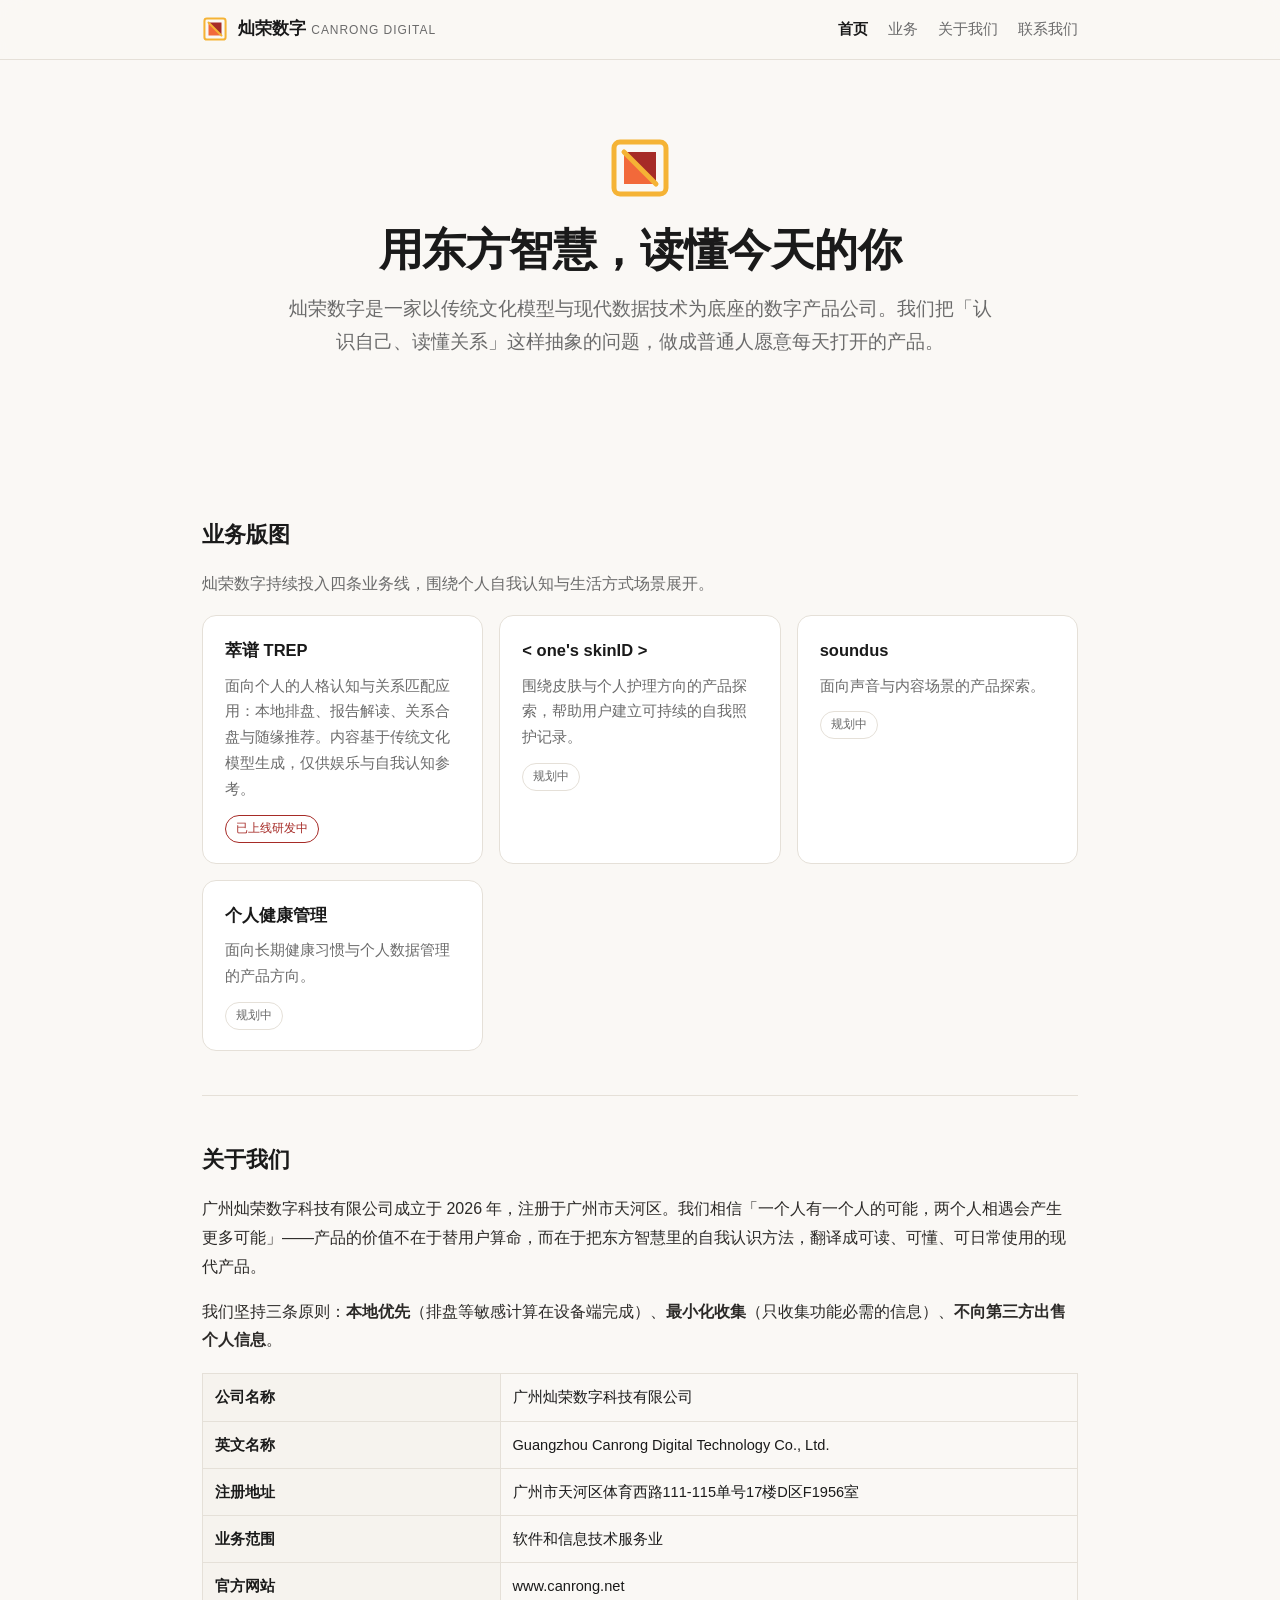
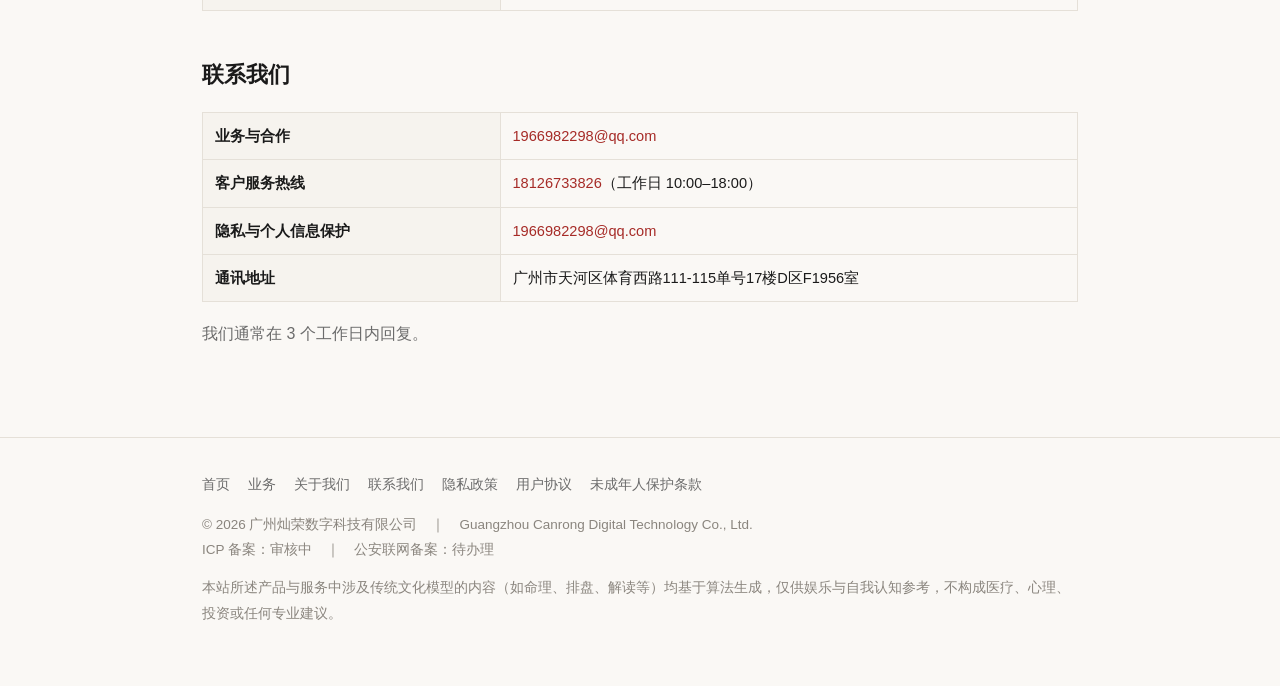
==== index.html @ 4bdf990f "fix(site): 首页联系表补客户服务热线、页脚导航补全" ====
<!doctype html>
<html lang="zh-CN">
<head>
<meta charset="utf-8">
<meta name="viewport" content="width=device-width,initial-scale=1">
<title>灿荣数字 · 广州灿荣数字科技有限公司</title>
<meta name="description" content="广州灿荣数字科技有限公司（Canrong Digital）——以东方文化模型与现代数据技术为底座，围绕自我认知与生活方式场景打造数字产品。">
<meta name="theme-color" content="#FAF8F5">
<link rel="icon" href="assets/mark.svg" type="image/svg+xml">
<link rel="stylesheet" href="style.css">
</head>
<body>

<header class="site">
  <div class="bar">
    <a class="brand" href="index.html">
      <img src="assets/mark.svg" alt="" width="26" height="26">
      <span><span class="zh">灿荣数字</span> <span class="en">Canrong Digital</span></span>
    </a>
    <nav>
      <a href="index.html" aria-current="page">首页</a>
      <a href="business.html">业务</a>
      <a href="about.html">关于我们</a>
      <a href="contact.html">联系我们</a>
    </nav>
  </div>
</header>

<section class="hero">
  <img class="mark" src="assets/mark.svg" alt="" width="64" height="64">
  <h1>用东方智慧，读懂今天的你</h1>
  <p class="lead">灿荣数字是一家以传统文化模型与现代数据技术为底座的数字产品公司。我们把「认识自己、读懂关系」这样抽象的问题，做成普通人愿意每天打开的产品。</p>
</section>

<main class="wrap">

  <h2>业务版图</h2>
  <p class="muted">灿荣数字持续投入四条业务线，围绕个人自我认知与生活方式场景展开。</p>
  <div class="grid">
    <article class="card">
      <h3>萃谱 TREP</h3>
      <p>面向个人的人格认知与关系匹配应用：本地排盘、报告解读、关系合盘与随缘推荐。内容基于传统文化模型生成，仅供娱乐与自我认知参考。</p>
      <span class="tag live">已上线研发中</span>
    </article>
    <article class="card">
      <h3>&lt; one's skinID &gt;</h3>
      <p>围绕皮肤与个人护理方向的产品探索，帮助用户建立可持续的自我照护记录。</p>
      <span class="tag">规划中</span>
    </article>
    <article class="card">
      <h3>soundus</h3>
      <p>面向声音与内容场景的产品探索。</p>
      <span class="tag">规划中</span>
    </article>
    <article class="card">
      <h3>个人健康管理</h3>
      <p>面向长期健康习惯与个人数据管理的产品方向。</p>
      <span class="tag">规划中</span>
    </article>
  </div>

  <hr class="rule">

  <h2 id="about">关于我们</h2>
  <p>广州灿荣数字科技有限公司成立于 2026 年，注册于广州市天河区。我们相信「一个人有一个人的可能，两个人相遇会产生更多可能」——产品的价值不在于替用户算命，而在于把东方智慧里的自我认识方法，翻译成可读、可懂、可日常使用的现代产品。</p>
  <p>我们坚持三条原则：<strong>本地优先</strong>（排盘等敏感计算在设备端完成）、<strong>最小化收集</strong>（只收集功能必需的信息）、<strong>不向第三方出售个人信息</strong>。</p>

  <table>
    <tbody>
      <tr><th>公司名称</th><td>广州灿荣数字科技有限公司</td></tr>
      <tr><th>英文名称</th><td>Guangzhou Canrong Digital Technology Co., Ltd.</td></tr>
      <tr><th>注册地址</th><td>广州市天河区体育西路111-115单号17楼D区F1956室</td></tr>
      <tr><th>业务范围</th><td>软件和信息技术服务业</td></tr>
      <tr><th>官方网站</th><td>www.canrong.net</td></tr>
    </tbody>
  </table>

  <h2 id="contact">联系我们</h2>
  <table>
    <tbody>
      <tr><th>业务与合作</th><td><a href="mailto:1966982298@qq.com">1966982298@qq.com</a></td></tr>
      <tr><th>客户服务热线</th><td><a href="tel:+8618126733826">18126733826</a>（工作日 10:00–18:00）</td></tr>
      <tr><th>隐私与个人信息保护</th><td><a href="mailto:1966982298@qq.com">1966982298@qq.com</a></td></tr>
      <tr><th>通讯地址</th><td>广州市天河区体育西路111-115单号17楼D区F1956室</td></tr>
    </tbody>
  </table>
  <p class="muted">我们通常在 3 个工作日内回复。</p>

</main>

<footer class="site">
  <div class="inner">
    <div class="links">
      <a href="index.html">首页</a>
      <a href="business.html">业务</a>
      <a href="about.html">关于我们</a>
      <a href="contact.html">联系我们</a>
      <a href="privacy.html">隐私政策</a>
      <a href="terms.html">用户协议</a>
      <a href="minors.html">未成年人保护条款</a>
    </div>
    <div class="legal">
      © 2026 广州灿荣数字科技有限公司　｜　Guangzhou Canrong Digital Technology Co., Ltd.<br>
      <!-- 备案通过后回填：<a href="https://beian.miit.gov.cn/" target="_blank" rel="noopener">粤ICP备xxxxxxxx号</a> -->
      <span>ICP 备案：审核中</span>　｜　<span>公安联网备案：待办理</span>
    </div>
    <p class="disclaimer">本站所述产品与服务中涉及传统文化模型的内容（如命理、排盘、解读等）均基于算法生成，仅供娱乐与自我认知参考，不构成医疗、心理、投资或任何专业建议。</p>
  </div>
</footer>

</body>
</html>
---- style.css ----
/* 灿荣数字 · 官网静态站样式（2026-09-17）
   设计语言：纸感底 + 墨色正文 + 细分隔线 + 红橙强调色（与品牌 LOGO 同源）
   零依赖、零构建：直接托管即可（nginx / Cloudflare Pages / GitHub Pages） */

:root{
  --paper:#FAF8F5;
  --paper-2:#FFFFFF;
  --ink:#1A1A1A;
  --muted:#6B6B6B;
  --rule:#E5E0D8;
  --rule-2:#D2CBC0;
  --accent:#A62B27;      /* 深绛红（LOGO 主色） */
  --accent-2:#F2693A;    /* 橘（LOGO 辅色） */
  --gold:#F5B335;
  --radius:14px;
  --maxw:920px;
}

*{box-sizing:border-box}
html{-webkit-text-size-adjust:100%}
body{
  margin:0; background:var(--paper); color:var(--ink);
  font:16px/1.8 -apple-system,BlinkMacSystemFont,"PingFang SC","Hiragino Sans GB","Microsoft YaHei","Helvetica Neue",Arial,sans-serif;
  font-feature-settings:"palt";
}
a{color:var(--accent); text-decoration:none}
a:hover{text-decoration:underline}
img{max-width:100%;height:auto;display:block}

/* ── 站点头部 ── */
header.site{
  position:sticky; top:0; z-index:20;
  background:rgba(250,248,245,.92); backdrop-filter:saturate(180%) blur(10px);
  border-bottom:1px solid var(--rule);
}
header.site .bar{
  max-width:var(--maxw); margin:0 auto; padding:14px 22px;
  display:flex; align-items:center; justify-content:space-between; gap:18px; flex-wrap:wrap;
}
.brand{display:flex; align-items:center; gap:10px; color:var(--ink); font-weight:600; letter-spacing:.01em}
.brand:hover{text-decoration:none}
.brand svg{width:26px;height:26px;flex:none}
.brand .zh{font-size:17px}
.brand .en{color:var(--muted); font-weight:500; font-size:12px; letter-spacing:.08em; text-transform:uppercase}
header.site nav{display:flex; gap:20px; flex-wrap:wrap}
header.site nav a{color:var(--muted); font-size:14.5px}
header.site nav a:hover{color:var(--ink); text-decoration:none}
header.site nav a[aria-current="page"]{color:var(--ink); font-weight:600}

/* ── 布局 ── */
.wrap{max-width:var(--maxw); margin:0 auto; padding:56px 22px 72px}
.hero{max-width:var(--maxw); margin:0 auto; padding:76px 22px 56px; text-align:center}
.hero h1{
  font-size:clamp(28px,4.4vw,44px); line-height:1.28; margin:0 0 14px;
  letter-spacing:-.01em; font-weight:700;
}
.hero p.lead{font-size:clamp(16px,1.9vw,18.5px); color:var(--muted); max-width:38em; margin:0 auto}
.hero .mark{width:64px;height:64px;margin:0 auto 22px}

h1{font-size:clamp(24px,3.4vw,32px); line-height:1.35; margin:0 0 10px}
h2{font-size:clamp(19px,2.2vw,22px); margin:44px 0 12px; letter-spacing:-.005em}
h3{font-size:16.5px; margin:26px 0 8px}
p,li{color:#2C2A28}
.muted{color:var(--muted)}
.rule{border:0;border-top:1px solid var(--rule);margin:44px 0}

/* ── 卡片/网格 ── */
.grid{display:grid; gap:16px; grid-template-columns:repeat(auto-fit,minmax(230px,1fr))}
.card{
  background:var(--paper-2); border:1px solid var(--rule); border-radius:var(--radius);
  padding:20px 22px;
}
.card h3{margin-top:0}
.card p{margin:6px 0 0; color:var(--muted); font-size:14.8px; line-height:1.75}
.tag{
  display:inline-block; font-size:12px; color:var(--muted);
  border:1px solid var(--rule); border-radius:999px; padding:2px 10px; margin-top:12px;
}
.tag.live{color:var(--accent); border-color:var(--accent)}

/* ── 表格（公司信息 / 合规文档） ── */
table{border-collapse:collapse; width:100%; margin:18px 0; font-size:14.6px}
th,td{border:1px solid var(--rule); padding:10px 12px; text-align:left; vertical-align:top}
th{background:#F6F3EE; font-weight:600; width:34%}

/* ── 引用/代码/列表（合规文档复用） ── */
blockquote{
  margin:18px 0; padding:12px 16px; background:#F6F3EE;
  border-left:3px solid var(--rule-2); color:#4A4643;
}
code{background:#F1EDE8; padding:1px 5px; border-radius:4px; font-size:14px}
ul,ol{padding-left:1.35em}
li{margin:4px 0}

/* ── 页脚 ── */
footer.site{
  border-top:1px solid var(--rule); background:var(--paper);
}
footer.site .inner{
  max-width:var(--maxw); margin:0 auto; padding:34px 22px 46px;
  color:var(--muted); font-size:13.5px; line-height:1.9;
}
footer.site a{color:var(--muted)}
footer.site .links{display:flex; gap:18px; flex-wrap:wrap; margin-bottom:14px}
footer.site .legal{color:#8A857E}
footer.site .disclaimer{margin-top:12px; color:#8A857E}

/* ── 法律文档页（privacy/terms/minors 专用，保持与营销页同一视觉） ── */
.doc h1{margin-bottom:6px}
.doc .meta{color:var(--muted); font-size:13.5px; margin:0 0 26px}
.doc h2{border-top:1px solid var(--rule); padding-top:22px}

@media (max-width:640px){
  .hero{padding:52px 20px 40px}
  .wrap{padding:40px 20px 60px}
  th{width:auto}
  header.site .bar{padding:12px 18px}
  header.site nav{gap:14px}
  header.site nav a{font-size:14px}
}
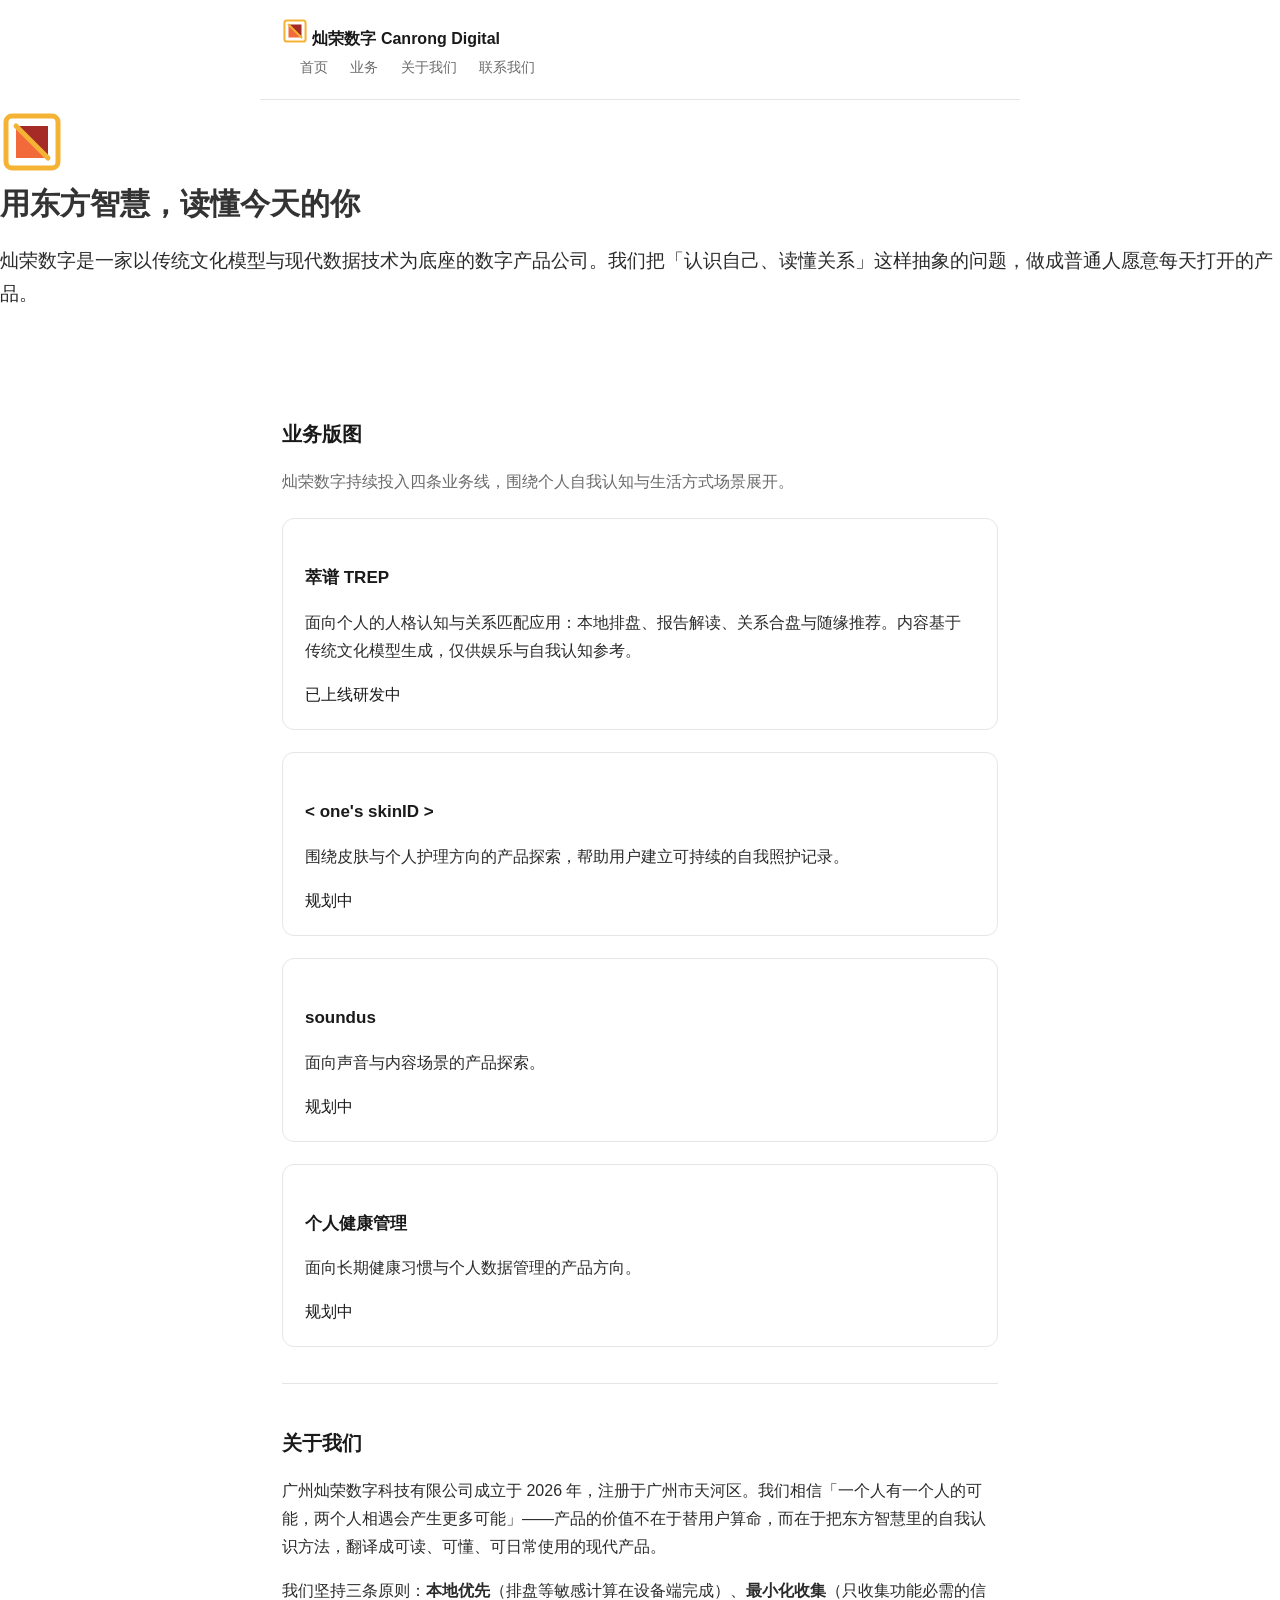
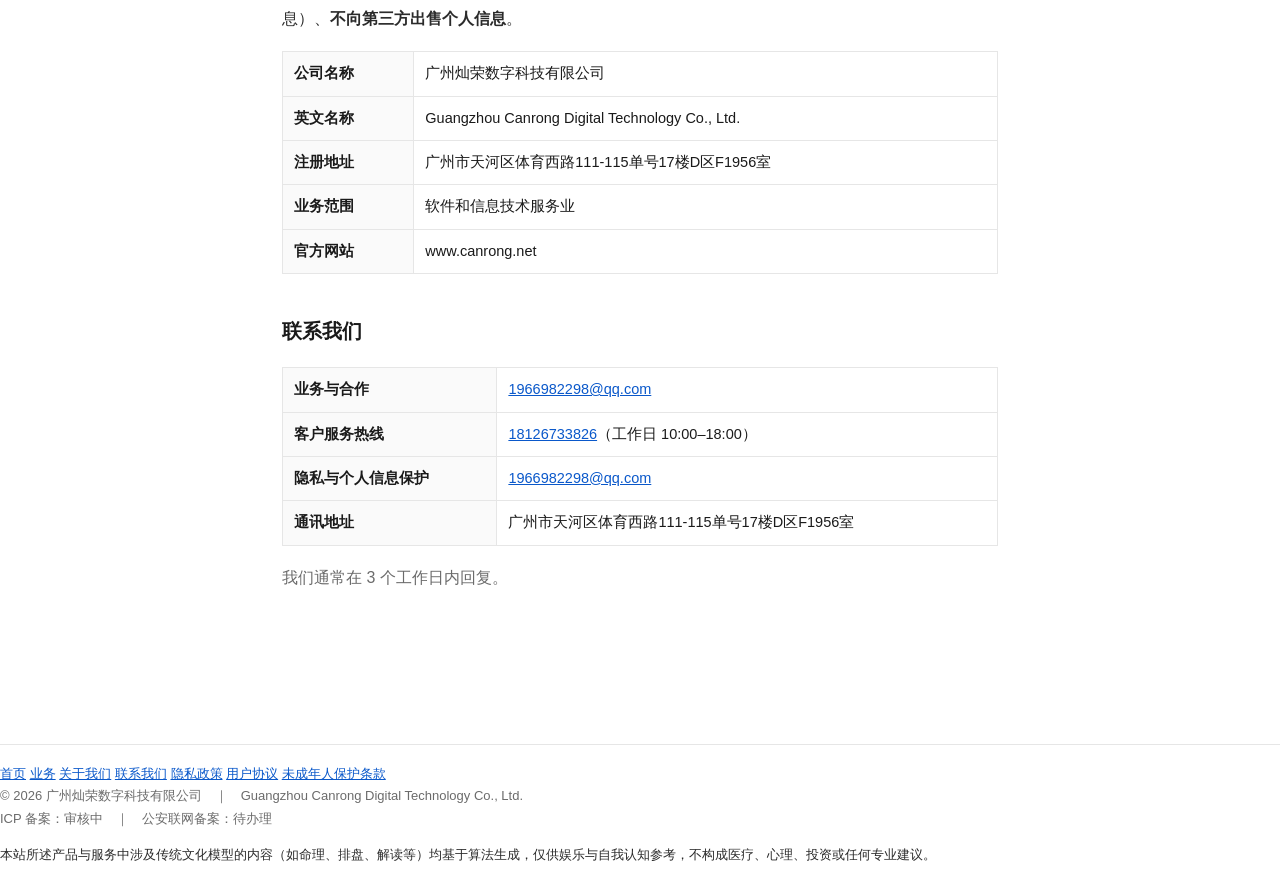
==== commit a2e7bdec: "chore(site): 清理备案括注与隐形注释 + 生成 sitemap.xml（robots 指向修正）" ====
--- a/index.html
+++ b/index.html
@@ -101,7 +101,6 @@
     </div>
     <div class="legal">
       © 2026 广州灿荣数字科技有限公司　｜　Guangzhou Canrong Digital Technology Co., Ltd.<br>
-      <!-- 备案通过后回填：<a href="https://beian.miit.gov.cn/" target="_blank" rel="noopener">粤ICP备xxxxxxxx号</a> -->
       <span>ICP 备案：审核中</span>　｜　<span>公安联网备案：待办理</span>
     </div>
     <p class="disclaimer">本站所述产品与服务中涉及传统文化模型的内容（如命理、排盘、解读等）均基于算法生成，仅供娱乐与自我认知参考，不构成医疗、心理、投资或任何专业建议。</p>
--- a/style.css
+++ b/style.css
@@ -1,120 +1,24 @@
-/* 灿荣数字 · 官网静态站样式（2026-09-17）
-   设计语言：纸感底 + 墨色正文 + 细分隔线 + 红橙强调色（与品牌 LOGO 同源）
-   零依赖、零构建：直接托管即可（nginx / Cloudflare Pages / GitHub Pages） */
-
-:root{
-  --paper:#FAF8F5;
-  --paper-2:#FFFFFF;
-  --ink:#1A1A1A;
-  --muted:#6B6B6B;
-  --rule:#E5E0D8;
-  --rule-2:#D2CBC0;
-  --accent:#A62B27;      /* 深绛红（LOGO 主色） */
-  --accent-2:#F2693A;    /* 橘（LOGO 辅色） */
-  --gold:#F5B335;
-  --radius:14px;
-  --maxw:920px;
-}
-
+:root{--fg:#1a1a1a;--mut:#6b6b6b;--line:#e6e6e6;--bg:#fff}
 *{box-sizing:border-box}
-html{-webkit-text-size-adjust:100%}
-body{
-  margin:0; background:var(--paper); color:var(--ink);
-  font:16px/1.8 -apple-system,BlinkMacSystemFont,"PingFang SC","Hiragino Sans GB","Microsoft YaHei","Helvetica Neue",Arial,sans-serif;
-  font-feature-settings:"palt";
-}
-a{color:var(--accent); text-decoration:none}
-a:hover{text-decoration:underline}
-img{max-width:100%;height:auto;display:block}
-
-/* ── 站点头部 ── */
-header.site{
-  position:sticky; top:0; z-index:20;
-  background:rgba(250,248,245,.92); backdrop-filter:saturate(180%) blur(10px);
-  border-bottom:1px solid var(--rule);
-}
-header.site .bar{
-  max-width:var(--maxw); margin:0 auto; padding:14px 22px;
-  display:flex; align-items:center; justify-content:space-between; gap:18px; flex-wrap:wrap;
-}
-.brand{display:flex; align-items:center; gap:10px; color:var(--ink); font-weight:600; letter-spacing:.01em}
-.brand:hover{text-decoration:none}
-.brand svg{width:26px;height:26px;flex:none}
-.brand .zh{font-size:17px}
-.brand .en{color:var(--muted); font-weight:500; font-size:12px; letter-spacing:.08em; text-transform:uppercase}
-header.site nav{display:flex; gap:20px; flex-wrap:wrap}
-header.site nav a{color:var(--muted); font-size:14.5px}
-header.site nav a:hover{color:var(--ink); text-decoration:none}
-header.site nav a[aria-current="page"]{color:var(--ink); font-weight:600}
-
-/* ── 布局 ── */
-.wrap{max-width:var(--maxw); margin:0 auto; padding:56px 22px 72px}
-.hero{max-width:var(--maxw); margin:0 auto; padding:76px 22px 56px; text-align:center}
-.hero h1{
-  font-size:clamp(28px,4.4vw,44px); line-height:1.28; margin:0 0 14px;
-  letter-spacing:-.01em; font-weight:700;
-}
-.hero p.lead{font-size:clamp(16px,1.9vw,18.5px); color:var(--muted); max-width:38em; margin:0 auto}
-.hero .mark{width:64px;height:64px;margin:0 auto 22px}
-
-h1{font-size:clamp(24px,3.4vw,32px); line-height:1.35; margin:0 0 10px}
-h2{font-size:clamp(19px,2.2vw,22px); margin:44px 0 12px; letter-spacing:-.005em}
-h3{font-size:16.5px; margin:26px 0 8px}
-p,li{color:#2C2A28}
-.muted{color:var(--muted)}
-.rule{border:0;border-top:1px solid var(--rule);margin:44px 0}
-
-/* ── 卡片/网格 ── */
-.grid{display:grid; gap:16px; grid-template-columns:repeat(auto-fit,minmax(230px,1fr))}
-.card{
-  background:var(--paper-2); border:1px solid var(--rule); border-radius:var(--radius);
-  padding:20px 22px;
-}
-.card h3{margin-top:0}
-.card p{margin:6px 0 0; color:var(--muted); font-size:14.8px; line-height:1.75}
-.tag{
-  display:inline-block; font-size:12px; color:var(--muted);
-  border:1px solid var(--rule); border-radius:999px; padding:2px 10px; margin-top:12px;
-}
-.tag.live{color:var(--accent); border-color:var(--accent)}
-
-/* ── 表格（公司信息 / 合规文档） ── */
-table{border-collapse:collapse; width:100%; margin:18px 0; font-size:14.6px}
-th,td{border:1px solid var(--rule); padding:10px 12px; text-align:left; vertical-align:top}
-th{background:#F6F3EE; font-weight:600; width:34%}
-
-/* ── 引用/代码/列表（合规文档复用） ── */
-blockquote{
-  margin:18px 0; padding:12px 16px; background:#F6F3EE;
-  border-left:3px solid var(--rule-2); color:#4A4643;
-}
-code{background:#F1EDE8; padding:1px 5px; border-radius:4px; font-size:14px}
-ul,ol{padding-left:1.35em}
-li{margin:4px 0}
-
-/* ── 页脚 ── */
-footer.site{
-  border-top:1px solid var(--rule); background:var(--paper);
-}
-footer.site .inner{
-  max-width:var(--maxw); margin:0 auto; padding:34px 22px 46px;
-  color:var(--muted); font-size:13.5px; line-height:1.9;
-}
-footer.site a{color:var(--muted)}
-footer.site .links{display:flex; gap:18px; flex-wrap:wrap; margin-bottom:14px}
-footer.site .legal{color:#8A857E}
-footer.site .disclaimer{margin-top:12px; color:#8A857E}
-
-/* ── 法律文档页（privacy/terms/minors 专用，保持与营销页同一视觉） ── */
-.doc h1{margin-bottom:6px}
-.doc .meta{color:var(--muted); font-size:13.5px; margin:0 0 26px}
-.doc h2{border-top:1px solid var(--rule); padding-top:22px}
-
-@media (max-width:640px){
-  .hero{padding:52px 20px 40px}
-  .wrap{padding:40px 20px 60px}
-  th{width:auto}
-  header.site .bar{padding:12px 18px}
-  header.site nav{gap:14px}
-  header.site nav a{font-size:14px}
-}
+body{margin:0;background:var(--bg);color:var(--fg);
+ font:16px/1.75 -apple-system,BlinkMacSystemFont,"PingFang SC","Helvetica Neue",Arial,sans-serif}
+.wrap{max-width:760px;margin:0 auto;padding:48px 22px 80px}
+header.site{border-bottom:1px solid var(--line);padding:18px 22px;display:flex;
+ justify-content:space-between;align-items:center;max-width:760px;margin:0 auto}
+header.site a{color:var(--fg);text-decoration:none;font-weight:600}
+header.site nav a{margin-left:18px;font-weight:400;color:var(--mut);font-size:14px}
+h1{font-size:30px;line-height:1.35;margin:0 0 8px}
+h2{font-size:20px;margin:34px 0 10px;padding-top:6px}
+h3{font-size:17px;margin:24px 0 8px}
+p,li{color:#2b2b2b}
+blockquote{margin:18px 0;padding:12px 16px;background:#fafafa;border-left:3px solid #d8d8d8;color:#4a4a4a}
+table{border-collapse:collapse;width:100%;margin:18px 0;font-size:14.5px}
+th,td{border:1px solid var(--line);padding:9px 11px;text-align:left;vertical-align:top}
+th{background:#fafafa;font-weight:600}
+code{background:#f4f4f4;padding:1px 5px;border-radius:4px;font-size:14px}
+hr{border:0;border-top:1px solid var(--line);margin:36px 0}
+footer{margin-top:56px;padding-top:18px;border-top:1px solid var(--line);color:var(--mut);font-size:13px}
+.muted{color:var(--mut)}
+.card{border:1px solid var(--line);border-radius:12px;padding:20px 22px;margin:22px 0}
+.hero{font-size:19px;color:#333;margin:10px 0 0}
+a{color:#0a58ca}
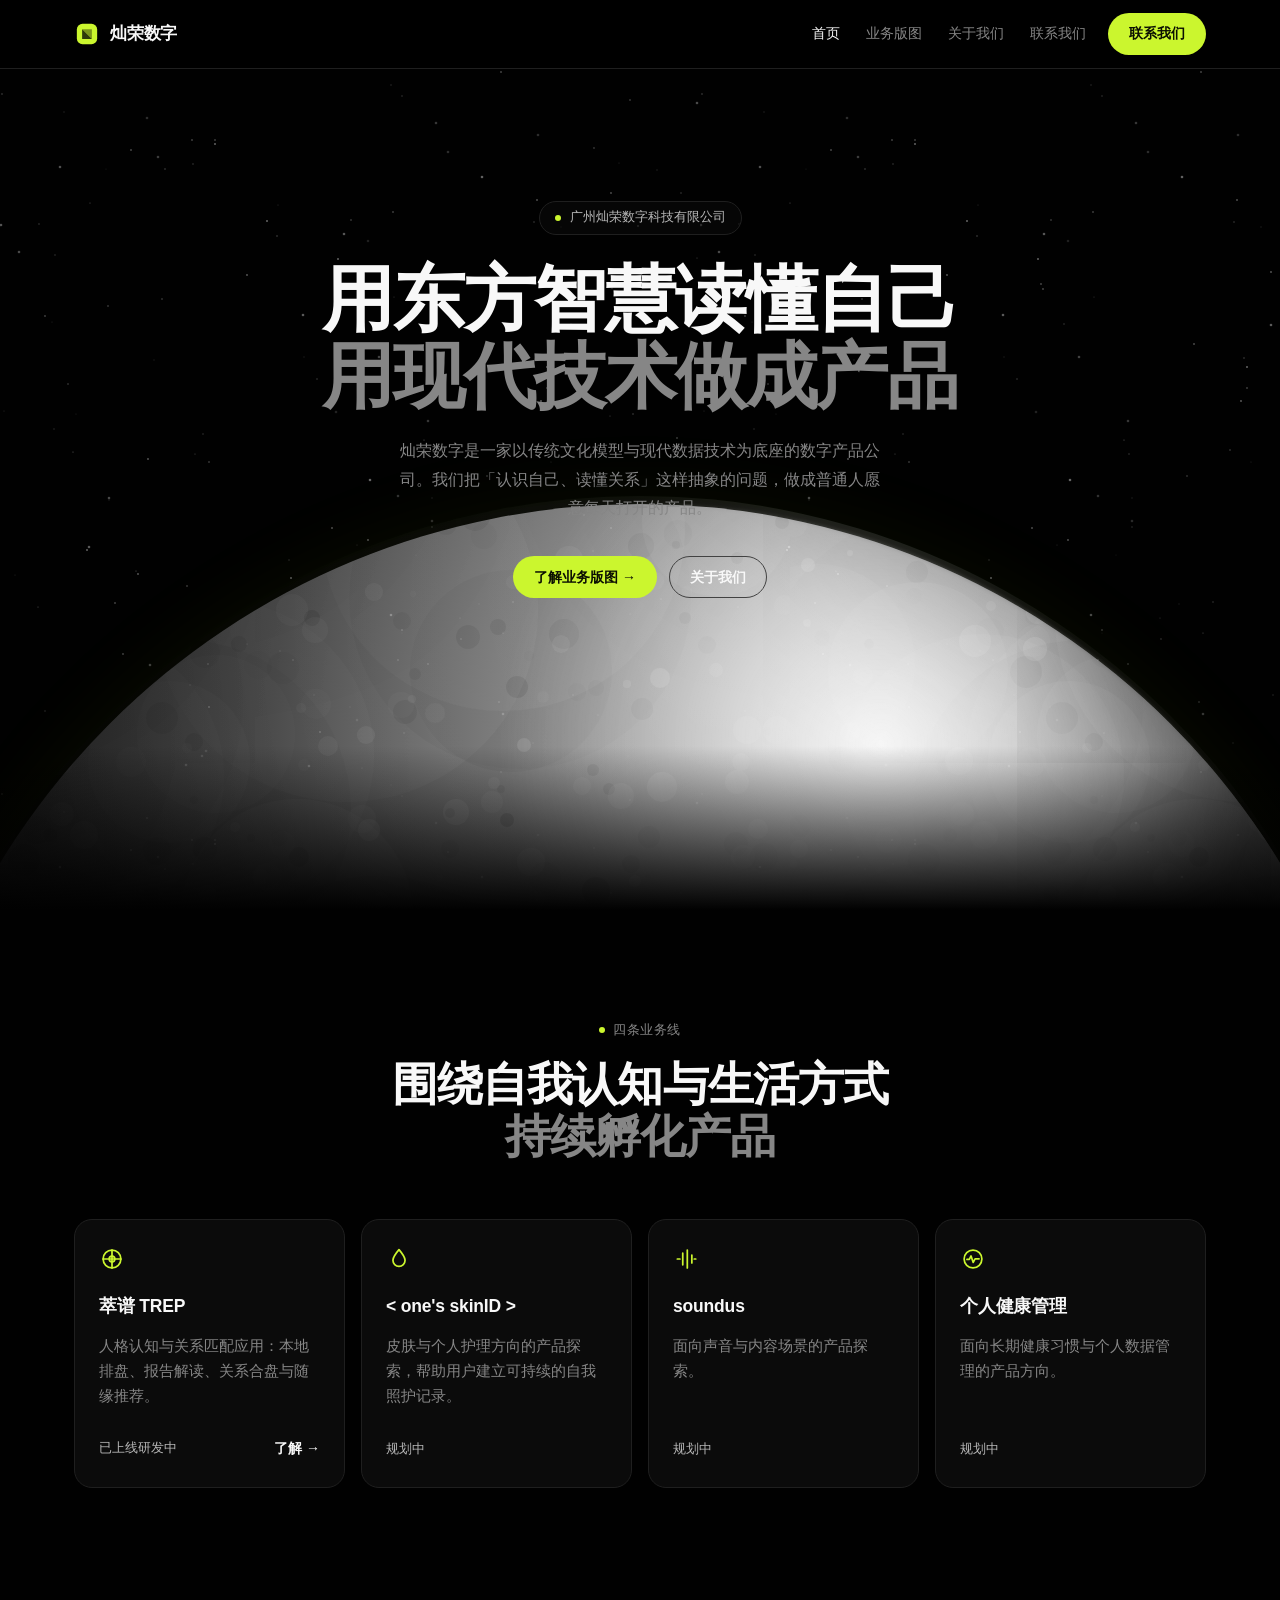
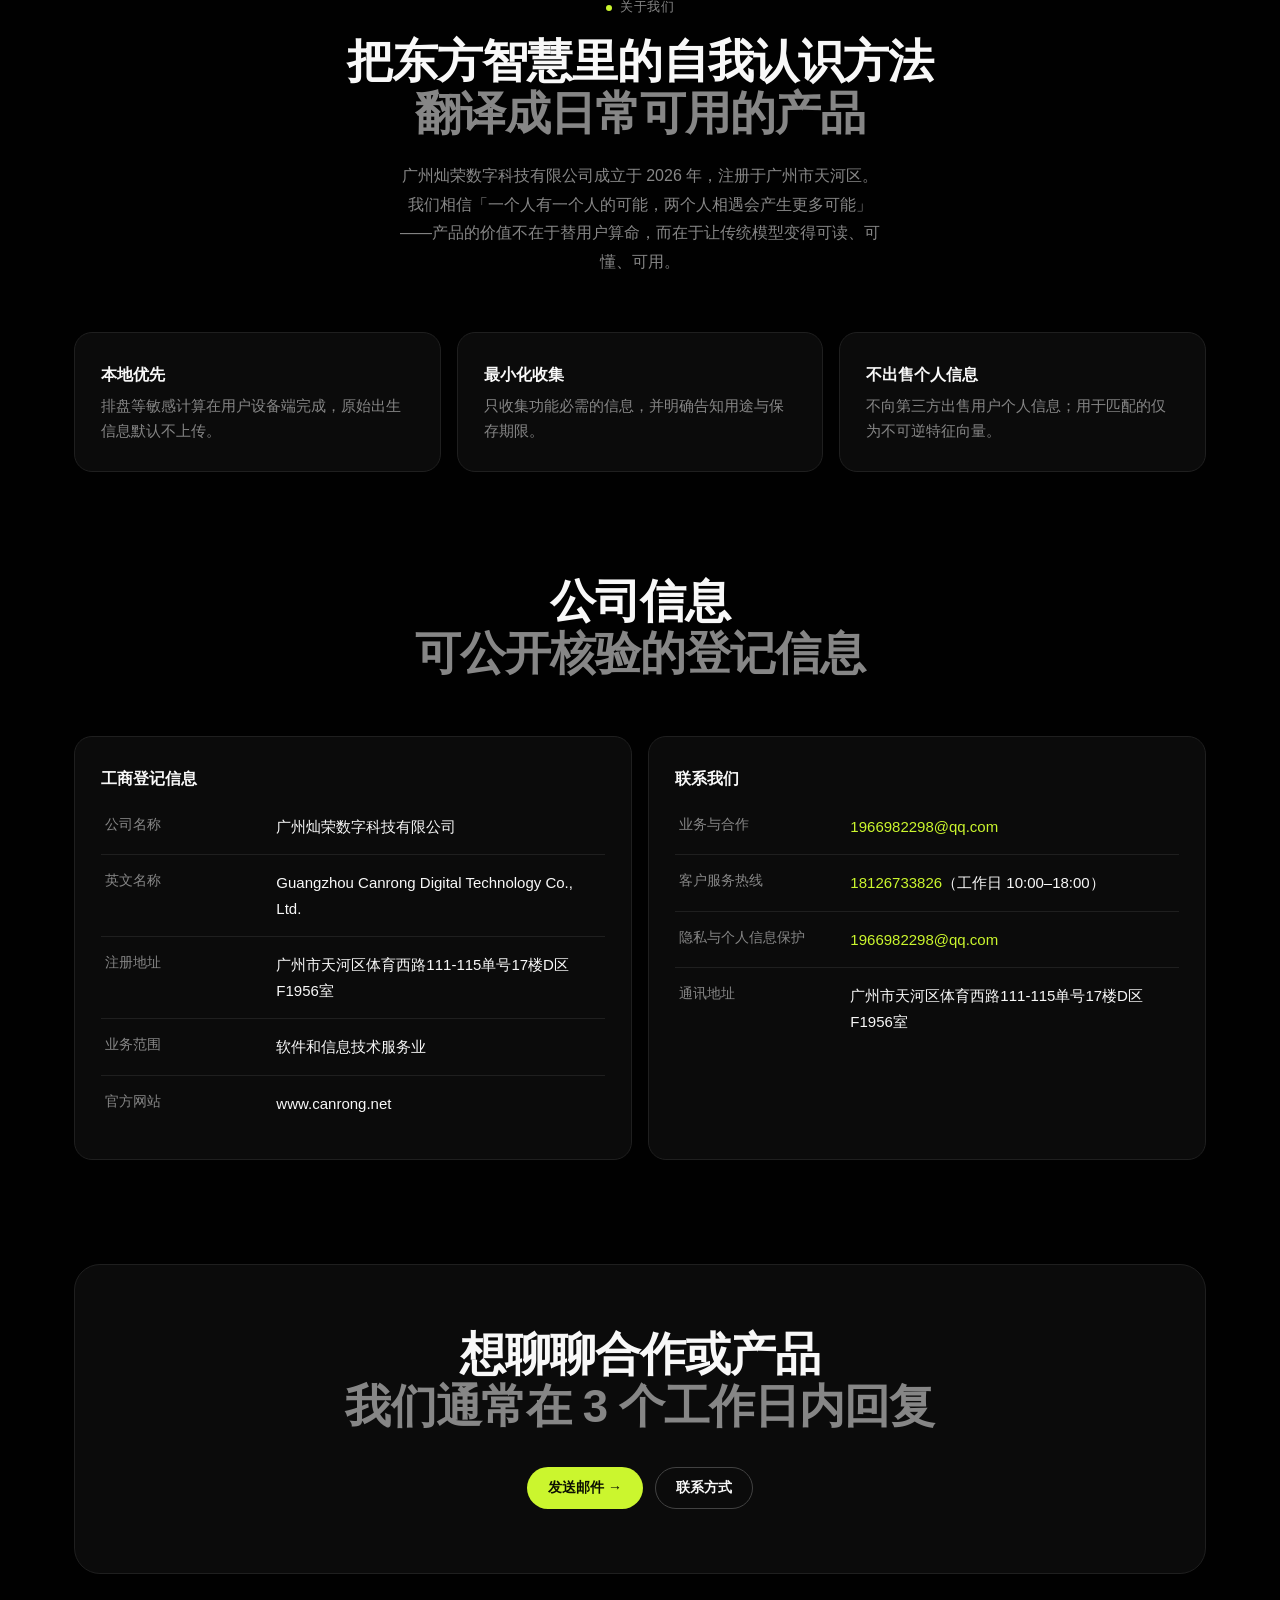
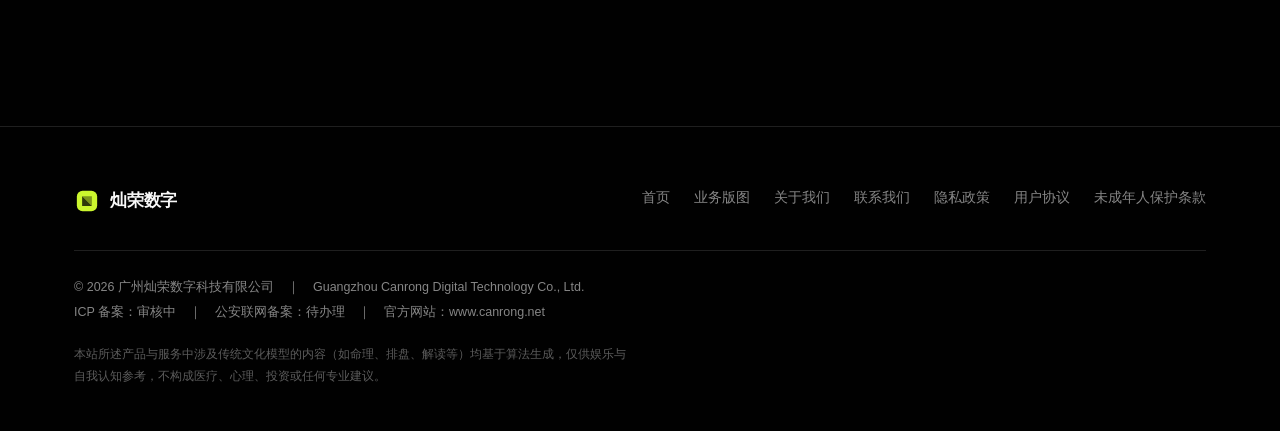
==== commit 47a96c44: "feat(site): 全站改版为 A2（Setrex 深色极简）——纯黑底 + 荧光黄绿 + 居中大标题 + 星球地平线 Hero" ====
--- a/index.html
+++ b/index.html
@@ -5,103 +5,165 @@
 <meta name="viewport" content="width=device-width,initial-scale=1">
 <title>灿荣数字 · 广州灿荣数字科技有限公司</title>
 <meta name="description" content="广州灿荣数字科技有限公司（Canrong Digital）——以东方文化模型与现代数据技术为底座，围绕自我认知与生活方式场景打造数字产品。">
-<meta name="theme-color" content="#FAF8F5">
+<meta name="theme-color" content="#010101">
 <link rel="icon" href="assets/mark.svg" type="image/svg+xml">
 <link rel="stylesheet" href="style.css">
 </head>
 <body>
 
-<header class="site">
-  <div class="bar">
-    <a class="brand" href="index.html">
-      <img src="assets/mark.svg" alt="" width="26" height="26">
-      <span><span class="zh">灿荣数字</span> <span class="en">Canrong Digital</span></span>
-    </a>
-    <nav>
+<header class="site-header">
+  <div class="page">
+    <a class="brand" href="index.html" aria-label="广州灿荣数字科技有限公司 首页"><img src="assets/mark.svg" alt="" width="26" height="26">灿荣数字</a>
+    <nav class="nav">
       <a href="index.html" aria-current="page">首页</a>
-      <a href="business.html">业务</a>
+      <a href="business.html">业务版图</a>
       <a href="about.html">关于我们</a>
       <a href="contact.html">联系我们</a>
     </nav>
+    <a class="btn btn-primary" href="contact.html">联系我们</a>
   </div>
 </header>
 
 <section class="hero">
-  <img class="mark" src="assets/mark.svg" alt="" width="64" height="64">
-  <h1>用东方智慧，读懂今天的你</h1>
-  <p class="lead">灿荣数字是一家以传统文化模型与现代数据技术为底座的数字产品公司。我们把「认识自己、读懂关系」这样抽象的问题，做成普通人愿意每天打开的产品。</p>
+  <div class="stars" aria-hidden="true"></div>
+  <div class="inner">
+    <span class="chip"><i></i>广州灿荣数字科技有限公司</span>
+    <h1 class="display">用东方智慧读懂自己<span>用现代技术做成产品</span></h1>
+    <p class="lead">灿荣数字是一家以传统文化模型与现代数据技术为底座的数字产品公司。我们把「认识自己、读懂关系」这样抽象的问题，做成普通人愿意每天打开的产品。</p>
+    <div class="actions">
+      <a class="btn btn-primary" href="business.html">了解业务版图 →</a>
+      <a class="btn btn-ghost" href="about.html">关于我们</a>
+    </div>
+  </div>
+  <div class="planet" aria-hidden="true">
+    <span class="glow"></span>
+    <span class="sphere"></span>
+    <span class="tex"></span>
+    <span class="shade"></span>
+    <span class="rim"></span>
+  </div>
 </section>
 
-<main class="wrap">
+<section class="section">
+  <div class="page">
+    <div class="sec-head">
+      <span class="kicker"><i></i>四条业务线</span>
+      <h2 class="display">围绕自我认知与生活方式<span>持续孵化产品</span></h2>
+    </div>
+    <div class="grid cols-4">
 
-  <h2>业务版图</h2>
-  <p class="muted">灿荣数字持续投入四条业务线，围绕个人自我认知与生活方式场景展开。</p>
-  <div class="grid">
-    <article class="card">
-      <h3>萃谱 TREP</h3>
-      <p>面向个人的人格认知与关系匹配应用：本地排盘、报告解读、关系合盘与随缘推荐。内容基于传统文化模型生成，仅供娱乐与自我认知参考。</p>
-      <span class="tag live">已上线研发中</span>
-    </article>
-    <article class="card">
-      <h3>&lt; one's skinID &gt;</h3>
-      <p>围绕皮肤与个人护理方向的产品探索，帮助用户建立可持续的自我照护记录。</p>
-      <span class="tag">规划中</span>
-    </article>
-    <article class="card">
-      <h3>soundus</h3>
-      <p>面向声音与内容场景的产品探索。</p>
-      <span class="tag">规划中</span>
-    </article>
-    <article class="card">
-      <h3>个人健康管理</h3>
-      <p>面向长期健康习惯与个人数据管理的产品方向。</p>
-      <span class="tag">规划中</span>
-    </article>
+      <article class="card">
+        <span class="icon" aria-hidden="true"><svg width="26" height="26" viewBox="0 0 24 24" fill="none" stroke="currentColor" stroke-width="1.6" stroke-linecap="round"><circle cx="12" cy="12" r="8.2"/><path d="M12 3.8v16.4M3.8 12h16.4"/><circle cx="12" cy="12" r="2.6"/></svg></span>
+        <h3>萃谱 TREP</h3>
+        <p>人格认知与关系匹配应用：本地排盘、报告解读、关系合盘与随缘推荐。</p>
+        <div class="foot"><em>已上线研发中</em><a class="btn-text" href="business.html#trep">了解 →</a></div>
+      </article>
+
+      <article class="card">
+        <span class="icon" aria-hidden="true"><svg width="26" height="26" viewBox="0 0 24 24" fill="none" stroke="currentColor" stroke-width="1.6" stroke-linecap="round" stroke-linejoin="round"><path d="M12 3.4c3.6 4.2 5.6 7.1 5.6 9.8a5.6 5.6 0 1 1-11.2 0c0-2.7 2-5.6 5.6-9.8Z"/></svg></span>
+        <h3>&lt; one's skinID &gt;</h3>
+        <p>皮肤与个人护理方向的产品探索，帮助用户建立可持续的自我照护记录。</p>
+        <div class="foot"><em>规划中</em></div>
+      </article>
+
+      <article class="card">
+        <span class="icon" aria-hidden="true"><svg width="26" height="26" viewBox="0 0 24 24" fill="none" stroke="currentColor" stroke-width="1.6" stroke-linecap="round"><path d="M4 12h2.4M9 6.6v10.8M13.2 3.8v16.4M17.4 8.4v7.2M21 12h-1.4"/></svg></span>
+        <h3>soundus</h3>
+        <p>面向声音与内容场景的产品探索。</p>
+        <div class="foot"><em>规划中</em></div>
+      </article>
+
+      <article class="card">
+        <span class="icon" aria-hidden="true"><svg width="26" height="26" viewBox="0 0 24 24" fill="none" stroke="currentColor" stroke-width="1.6" stroke-linecap="round" stroke-linejoin="round"><circle cx="12" cy="12" r="8.2"/><path d="M6.4 12.4h2.2l1.6-3.2 2 6 1.7-3.4h3.7"/></svg></span>
+        <h3>个人健康管理</h3>
+        <p>面向长期健康习惯与个人数据管理的产品方向。</p>
+        <div class="foot"><em>规划中</em></div>
+      </article>
+
+    </div>
   </div>
+</section>
 
-  <hr class="rule">
+<section class="section" style="padding-top:0">
+  <div class="page">
+    <div class="sec-head">
+      <span class="kicker"><i></i>关于我们</span>
+      <h2 class="display">把东方智慧里的自我认识方法<span>翻译成日常可用的产品</span></h2>
+      <p class="lead">广州灿荣数字科技有限公司成立于 2026 年，注册于广州市天河区。我们相信「一个人有一个人的可能，两个人相遇会产生更多可能」——产品的价值不在于替用户算命，而在于让传统模型变得可读、可懂、可用。</p>
+    </div>
+    <div class="grid cols-3">
+      <article class="panel">
+        <h3>本地优先</h3>
+        <p>排盘等敏感计算在用户设备端完成，原始出生信息默认不上传。</p>
+      </article>
+      <article class="panel">
+        <h3>最小化收集</h3>
+        <p>只收集功能必需的信息，并明确告知用途与保存期限。</p>
+      </article>
+      <article class="panel">
+        <h3>不出售个人信息</h3>
+        <p>不向第三方出售用户个人信息；用于匹配的仅为不可逆特征向量。</p>
+      </article>
+    </div>
+  </div>
+</section>
 
-  <h2 id="about">关于我们</h2>
-  <p>广州灿荣数字科技有限公司成立于 2026 年，注册于广州市天河区。我们相信「一个人有一个人的可能，两个人相遇会产生更多可能」——产品的价值不在于替用户算命，而在于把东方智慧里的自我认识方法，翻译成可读、可懂、可日常使用的现代产品。</p>
-  <p>我们坚持三条原则：<strong>本地优先</strong>（排盘等敏感计算在设备端完成）、<strong>最小化收集</strong>（只收集功能必需的信息）、<strong>不向第三方出售个人信息</strong>。</p>
+<section class="section" style="padding-top:0">
+  <div class="page">
+    <div class="sec-head">
+      <h2 class="display">公司信息<span>可公开核验的登记信息</span></h2>
+    </div>
+    <div class="grid cols-2">
+      <div class="panel">
+        <h3>工商登记信息</h3>
+        <table class="info">
+          <tbody>
+            <tr><th>公司名称</th><td>广州灿荣数字科技有限公司</td></tr>
+            <tr><th>英文名称</th><td>Guangzhou Canrong Digital Technology Co., Ltd.</td></tr>
+            <tr><th>注册地址</th><td>广州市天河区体育西路111-115单号17楼D区F1956室</td></tr>
+            <tr><th>业务范围</th><td>软件和信息技术服务业</td></tr>
+            <tr><th>官方网站</th><td>www.canrong.net</td></tr>
+          </tbody>
+        </table>
+      </div>
+      <div class="panel">
+        <h3>联系我们</h3>
+        <table class="info">
+          <tbody>
+            <tr><th>业务与合作</th><td><a href="mailto:1966982298@qq.com">1966982298@qq.com</a></td></tr>
+            <tr><th>客户服务热线</th><td><a href="tel:+8618126733826">18126733826</a>（工作日 10:00–18:00）</td></tr>
+            <tr><th>隐私与个人信息保护</th><td><a href="mailto:1966982298@qq.com">1966982298@qq.com</a></td></tr>
+            <tr><th>通讯地址</th><td>广州市天河区体育西路111-115单号17楼D区F1956室</td></tr>
+          </tbody>
+        </table>
+      </div>
+    </div>
+  </div>
+</section>
 
-  <table>
-    <tbody>
-      <tr><th>公司名称</th><td>广州灿荣数字科技有限公司</td></tr>
-      <tr><th>英文名称</th><td>Guangzhou Canrong Digital Technology Co., Ltd.</td></tr>
-      <tr><th>注册地址</th><td>广州市天河区体育西路111-115单号17楼D区F1956室</td></tr>
-      <tr><th>业务范围</th><td>软件和信息技术服务业</td></tr>
-      <tr><th>官方网站</th><td>www.canrong.net</td></tr>
-    </tbody>
-  </table>
+<section class="section" style="padding-top:0">
+  <div class="page">
+    <div class="cta-band">
+      <h2 class="display">想聊聊合作或产品<span>我们通常在 3 个工作日内回复</span></h2>
+      <div class="actions">
+        <a class="btn btn-primary" href="mailto:1966982298@qq.com">发送邮件 →</a>
+        <a class="btn btn-ghost" href="contact.html">联系方式</a>
+      </div>
+    </div>
+  </div>
+</section>
 
-  <h2 id="contact">联系我们</h2>
-  <table>
-    <tbody>
-      <tr><th>业务与合作</th><td><a href="mailto:1966982298@qq.com">1966982298@qq.com</a></td></tr>
-      <tr><th>客户服务热线</th><td><a href="tel:+8618126733826">18126733826</a>（工作日 10:00–18:00）</td></tr>
-      <tr><th>隐私与个人信息保护</th><td><a href="mailto:1966982298@qq.com">1966982298@qq.com</a></td></tr>
-      <tr><th>通讯地址</th><td>广州市天河区体育西路111-115单号17楼D区F1956室</td></tr>
-    </tbody>
-  </table>
-  <p class="muted">我们通常在 3 个工作日内回复。</p>
-
-</main>
-
-<footer class="site">
-  <div class="inner">
-    <div class="links">
-      <a href="index.html">首页</a>
-      <a href="business.html">业务</a>
-      <a href="about.html">关于我们</a>
-      <a href="contact.html">联系我们</a>
-      <a href="privacy.html">隐私政策</a>
-      <a href="terms.html">用户协议</a>
-      <a href="minors.html">未成年人保护条款</a>
+<footer class="site-footer">
+  <div class="page">
+    <div class="top">
+      <a class="brand" href="index.html"><img src="assets/mark.svg" alt="" width="26" height="26">灿荣数字</a>
+      <nav>
+        <a href="index.html">首页</a><a href="business.html">业务版图</a><a href="about.html">关于我们</a><a href="contact.html">联系我们</a><a href="privacy.html">隐私政策</a><a href="terms.html">用户协议</a><a href="minors.html">未成年人保护条款</a>
+      </nav>
     </div>
     <div class="legal">
       © 2026 广州灿荣数字科技有限公司　｜　Guangzhou Canrong Digital Technology Co., Ltd.<br>
-      <span>ICP 备案：审核中</span>　｜　<span>公安联网备案：待办理</span>
+      <span>ICP 备案：审核中</span>　｜　<span>公安联网备案：待办理</span>　｜　<span>官方网站：www.canrong.net</span>
     </div>
     <p class="disclaimer">本站所述产品与服务中涉及传统文化模型的内容（如命理、排盘、解读等）均基于算法生成，仅供娱乐与自我认知参考，不构成医疗、心理、投资或任何专业建议。</p>
   </div>
--- a/style.css
+++ b/style.css
@@ -1,24 +1,153 @@
-:root{--fg:#1a1a1a;--mut:#6b6b6b;--line:#e6e6e6;--bg:#fff}
+/* 灿荣数字官网 · A2（Setrex 深色极简）
+ * 令牌与主站 Terminal 主题同源（packages/ui/src/styles/theme.css），换算为 hex 以兼容老浏览器。
+ * 纪律：页面不写内联色值；底色近纯黑、强调色荧光黄绿、大标题居中、面板圆角细边框。 */
+:root{
+ --paper:#010101; --paper-2:#040404; --paper-3:#0B0B0B;
+ --rule:#1F1F1F; --rule-2:#424242;
+ --muted:#868686; --ink-2:#B7B7B7; --ink:#F8F8F8;
+ --accent:#CBF62E; --accent-ink:#0B0F02;
+ --radius:18px; --pill:999px; --page:1180px;
+ --sans:-apple-system,BlinkMacSystemFont,"Segoe UI","PingFang SC","Hiragino Sans GB","Microsoft YaHei","Noto Sans SC",sans-serif;
+}
 *{box-sizing:border-box}
-body{margin:0;background:var(--bg);color:var(--fg);
- font:16px/1.75 -apple-system,BlinkMacSystemFont,"PingFang SC","Helvetica Neue",Arial,sans-serif}
-.wrap{max-width:760px;margin:0 auto;padding:48px 22px 80px}
-header.site{border-bottom:1px solid var(--line);padding:18px 22px;display:flex;
- justify-content:space-between;align-items:center;max-width:760px;margin:0 auto}
-header.site a{color:var(--fg);text-decoration:none;font-weight:600}
-header.site nav a{margin-left:18px;font-weight:400;color:var(--mut);font-size:14px}
-h1{font-size:30px;line-height:1.35;margin:0 0 8px}
-h2{font-size:20px;margin:34px 0 10px;padding-top:6px}
-h3{font-size:17px;margin:24px 0 8px}
-p,li{color:#2b2b2b}
-blockquote{margin:18px 0;padding:12px 16px;background:#fafafa;border-left:3px solid #d8d8d8;color:#4a4a4a}
-table{border-collapse:collapse;width:100%;margin:18px 0;font-size:14.5px}
-th,td{border:1px solid var(--line);padding:9px 11px;text-align:left;vertical-align:top}
-th{background:#fafafa;font-weight:600}
-code{background:#f4f4f4;padding:1px 5px;border-radius:4px;font-size:14px}
-hr{border:0;border-top:1px solid var(--line);margin:36px 0}
-footer{margin-top:56px;padding-top:18px;border-top:1px solid var(--line);color:var(--mut);font-size:13px}
-.muted{color:var(--mut)}
-.card{border:1px solid var(--line);border-radius:12px;padding:20px 22px;margin:22px 0}
-.hero{font-size:19px;color:#333;margin:10px 0 0}
-a{color:#0a58ca}
+html{-webkit-text-size-adjust:100%;scroll-behavior:smooth}
+body{margin:0;background:var(--paper);color:var(--ink-2);font:16px/1.7 var(--sans);-webkit-font-smoothing:antialiased}
+img{max-width:100%;display:block}
+a{color:var(--ink);text-decoration:none;transition:color .15s ease}
+a:hover{color:var(--accent)}
+:focus-visible{outline:2px solid var(--accent);outline-offset:3px;border-radius:8px}
+.page{max-width:var(--page);margin:0 auto;padding:0 24px}
+
+/* ── 顶栏：三段式（品牌 · 导航 · 胶囊 CTA）── */
+.site-header{position:sticky;top:0;z-index:50;background:rgba(1,1,1,.78);-webkit-backdrop-filter:blur(14px);backdrop-filter:blur(14px);border-bottom:1px solid var(--rule)}
+.site-header .page{display:flex;align-items:center;gap:22px;height:68px}
+.brand{display:flex;align-items:center;gap:10px;font-weight:700;color:var(--ink);font-size:17px;letter-spacing:-.01em;white-space:nowrap}
+.brand img{width:26px;height:26px}
+.nav{display:flex;gap:26px;margin-left:auto;font-size:14px}
+.nav a{color:var(--muted)}
+.nav a:hover,.nav a[aria-current="page"]{color:var(--ink)}
+.btn{display:inline-flex;align-items:center;gap:8px;height:42px;padding:0 20px;border-radius:var(--pill);font-size:14px;font-weight:600;border:1px solid transparent;transition:.18s ease;white-space:nowrap}
+.btn-primary{background:var(--accent);color:var(--accent-ink)}
+.btn-primary:hover{filter:brightness(1.07);color:var(--accent-ink)}
+.btn-ghost{border-color:var(--rule-2);color:var(--ink)}
+.btn-ghost:hover{border-color:var(--ink);color:var(--ink)}
+.btn-text{font-size:14px;color:var(--ink);font-weight:600}
+
+/* ── 通用区块 ── */
+.section{padding:104px 0}
+.sec-head{text-align:center;max-width:820px;margin:0 auto 56px}
+.kicker{display:inline-flex;align-items:center;gap:8px;font-size:12.5px;color:var(--muted);letter-spacing:.04em;margin-bottom:18px}
+.kicker i{width:6px;height:6px;border-radius:50%;background:var(--accent);font-style:normal}
+h1.display{margin:0;font-size:clamp(2.4rem,5vw + .8rem,4.5rem);line-height:1.07;letter-spacing:-.02em;font-weight:700;color:var(--ink)}
+h1.display span{display:block;color:var(--muted)}
+h2.display{margin:0;font-size:clamp(1.7rem,2.6vw + .9rem,2.85rem);line-height:1.14;letter-spacing:-.02em;font-weight:700;color:var(--ink)}
+h2.display span{display:block;color:var(--muted)}
+.lead{margin:22px auto 0;max-width:54ch;font-size:16px;color:var(--muted);line-height:1.78}
+.actions{display:flex;gap:12px;justify-content:center;flex-wrap:wrap;margin-top:34px}
+.rule{height:1px;background:var(--rule);border:0;margin:0}
+.page-head{text-align:center;max-width:960px;margin:0 auto}
+.page-head h1.display{font-size:clamp(1.95rem,3.4vw + .6rem,3.4rem)}
+.page-head .lead{margin-top:20px}
+
+/* ── Hero：居中大字 + 星球地平线（纯 CSS，无图片）── */
+.hero{position:relative;overflow:hidden;padding:132px 0 0}
+.hero .inner{position:relative;z-index:3;max-width:900px;margin:0 auto;padding:0 24px;text-align:center}
+.chip{display:inline-flex;align-items:center;gap:9px;height:34px;padding:0 15px;border:1px solid var(--rule);border-radius:var(--pill);background:rgba(11,11,11,.55);font-size:12.5px;color:var(--ink-2)}
+.chip i{width:6px;height:6px;border-radius:50%;background:var(--accent);font-style:normal}
+.hero h1.display{margin-top:26px}
+.stars{position:absolute;inset:0;background:url(assets/stars.svg) repeat;background-size:700px 700px;opacity:.55;z-index:1;-webkit-mask-image:linear-gradient(180deg,#000 55%,transparent);mask-image:linear-gradient(180deg,#000 55%,transparent)}
+.planet{position:relative;height:48vh;min-height:340px;margin-top:-120px}
+.planet .glow,.planet .sphere,.planet .tex,.planet .shade,.planet .rim{position:absolute;left:50%;top:4%;width:min(1500px,178vw);aspect-ratio:1;transform:translateX(-50%);border-radius:50%}
+.planet .glow{top:-26%;width:min(1800px,205vw);background:radial-gradient(circle,rgba(203,246,46,.09) 0%,rgba(203,246,46,0) 58%);filter:blur(30px)}
+.planet .sphere{background:radial-gradient(circle at 63% 9%,#7E7E7E 0%,#5A5A5A 10%,#3A3A3A 24%,#202020 42%,#111111 62%,#080808 82%,#040404 100%);box-shadow:inset -90px -130px 220px rgba(0,0,0,.95)}
+.planet .tex{background:url(assets/planet-texture.svg);background-size:900px 900px;mix-blend-mode:overlay;opacity:.55}
+.planet .shade{background:radial-gradient(circle at 63% 9%,rgba(255,255,255,.16) 0%,rgba(255,255,255,.04) 14%,rgba(0,0,0,0) 34%,rgba(0,0,0,.35) 62%,rgba(0,0,0,.75) 84%,rgba(0,0,0,.9) 100%)}
+.planet .rim{background:radial-gradient(circle at 63% 9%,rgba(255,255,255,0) 61.6%,rgba(255,255,255,.30) 63.4%,rgba(203,246,46,.14) 64.4%,rgba(255,255,255,0) 66.5%);filter:blur(.6px)}
+.planet:after{content:"";position:absolute;left:0;right:0;bottom:0;height:38%;background:linear-gradient(180deg,rgba(1,1,1,0),var(--paper));pointer-events:none}
+@media(max-width:820px){.planet{margin-top:-70px}}
+.planet .glow{top:-24%;width:min(1800px,205vw);background:radial-gradient(circle,rgba(203,246,46,.10) 0%,rgba(203,246,46,0) 60%);filter:blur(30px)}
+.planet .sphere{top:6%;width:min(1500px,178vw);background:radial-gradient(circle at 66% 16%,#EFEFEF 0%,#C6C6C6 8%,#8B8B8B 20%,#464646 38%,#1A1A1A 58%,#0A0A0A 78%,#050505 100%);box-shadow:inset -110px -140px 240px rgba(0,0,0,.95),0 0 90px 6px rgba(203,246,46,.05)}
+.planet .rim{top:6%;width:min(1500px,178vw);background:radial-gradient(circle at 66% 16%,rgba(255,255,255,.45) 0%,rgba(255,255,255,0) 24%);filter:blur(2px)}
+
+/* ── 卡片与面板 ── */
+.grid{display:grid;gap:16px}
+.cols-2{grid-template-columns:repeat(2,1fr)}
+.cols-3{grid-template-columns:repeat(3,1fr)}
+.cols-4{grid-template-columns:repeat(4,1fr)}
+.card,.panel,.cta-band{background:var(--paper-3);border:1px solid var(--rule);border-radius:var(--radius)}
+.card{padding:26px 24px;display:flex;flex-direction:column;gap:12px}
+.card:hover{border-color:var(--rule-2)}
+.card .icon{color:var(--accent)}
+.card h3{margin:0;font-size:17.5px;color:var(--ink);letter-spacing:-.01em;font-weight:600}
+.card p{margin:0;font-size:14.5px;color:var(--muted);line-height:1.72}
+.card .foot{margin-top:auto;padding-top:16px;font-size:12.5px;color:var(--muted);display:flex;justify-content:space-between;align-items:center;gap:10px}
+.card .foot em{font-style:normal;color:var(--ink-2)}
+.panel{padding:28px 26px}
+.panel h3{margin:0 0 6px;font-size:16px;color:var(--ink);font-weight:600}
+.panel p{margin:0;font-size:14.5px;color:var(--muted)}
+.panel .big{font-size:2.4rem;font-weight:700;color:var(--ink);letter-spacing:-.02em;display:block;line-height:1.1}
+
+/* ── 信息表（细线分隔，不用盒子）── */
+.info{width:100%;border-collapse:collapse;font-size:15px}
+.info th,.info td{padding:15px 4px;border-bottom:1px solid var(--rule);text-align:left;vertical-align:top}
+.info th{width:34%;color:var(--muted);font-weight:400;font-size:13.5px;white-space:nowrap}
+.info td{color:var(--ink)}
+.info tr:last-child th,.info tr:last-child td{border-bottom:0}
+.info a{color:var(--accent)}
+
+/* ── 功能清单 ── */
+.list{margin:0;padding:0;list-style:none;display:grid;gap:18px}
+.list li{padding-left:22px;position:relative;color:var(--ink-2);font-size:15.5px;line-height:1.8}
+.list li:before{content:"";position:absolute;left:0;top:.72em;width:8px;height:8px;border-radius:2px;background:var(--accent)}
+.list strong{color:var(--ink);font-weight:600}
+
+/* ── CTA 带 ── */
+.cta-band{padding:64px 34px;text-align:center;border-radius:26px}
+.cta-band .lead{margin-top:18px}
+
+/* ── 页脚 ── */
+.site-footer{margin-top:48px;border-top:1px solid var(--rule);padding:60px 0 44px}
+.site-footer .top{display:flex;justify-content:space-between;gap:30px;flex-wrap:wrap;align-items:flex-start}
+.site-footer nav{display:flex;gap:24px;flex-wrap:wrap;font-size:13.5px}
+.site-footer nav a{color:var(--muted)}
+.site-footer .legal{margin-top:34px;padding-top:24px;border-top:1px solid var(--rule);color:var(--muted);font-size:12.5px;line-height:2}
+.disclaimer{margin:18px 0 0;color:#5C5C5C;font-size:12px;line-height:1.85;max-width:84ch}
+
+/* ── 法律页（由脚本生成）── */
+.article{max-width:840px;margin:0 auto;padding:56px 24px 20px}
+.article h1{font-size:clamp(2rem,3vw + .8rem,3rem);line-height:1.14;letter-spacing:-.02em;font-weight:700;color:var(--ink);margin:0 0 14px}
+.article .meta{color:var(--muted);font-size:13.5px;margin:0 0 34px}
+.article h2{font-size:19.5px;color:var(--ink);font-weight:600;margin:52px 0 14px;padding-top:22px;border-top:1px solid var(--rule);letter-spacing:-.01em}
+.article h3{font-size:16.5px;color:var(--ink);font-weight:600;margin:30px 0 10px}
+.article p,.article li{color:var(--ink-2);font-size:15.5px;line-height:1.9}
+.article strong{color:var(--ink);font-weight:600}
+.article a{color:var(--accent)}
+.article ul,.article ol{padding-left:24px}
+.article blockquote{margin:22px 0;padding:14px 20px;border-left:2px solid var(--accent);background:var(--paper-3);border-radius:0 14px 14px 0;color:var(--ink-2)}
+.article code{background:var(--paper-3);border:1px solid var(--rule);padding:1px 6px;border-radius:6px;font-size:13.5px;color:var(--ink)}
+.article table{width:100%;border-collapse:collapse;margin:22px 0;font-size:14px}
+.article th,.article td{border:1px solid var(--rule);padding:10px 12px;text-align:left;vertical-align:top;color:var(--ink-2)}
+.article th{background:var(--paper-3);color:var(--ink);font-weight:600}
+.article hr{border:0;border-top:1px solid var(--rule);margin:42px 0}
+.article footer{margin-top:58px;padding-top:22px;border-top:1px solid var(--rule);color:var(--muted);font-size:13px;line-height:2}
+.tabs{display:flex;gap:10px;flex-wrap:wrap;margin:0 0 34px}
+.tabs a{display:inline-flex;align-items:center;height:34px;padding:0 15px;border:1px solid var(--rule);border-radius:var(--pill);font-size:13px;color:var(--muted)}
+.tabs a:hover{border-color:var(--rule-2);color:var(--ink)}
+.tabs a[aria-current="page"]{background:var(--accent);border-color:var(--accent);color:var(--accent-ink);font-weight:600}
+
+/* ── 响应式 ── */
+@media(max-width:1000px){.cols-4{grid-template-columns:repeat(2,1fr)}.cols-3{grid-template-columns:1fr}}
+@media(max-width:820px){
+ .site-header .page{gap:14px}
+ .nav{gap:16px;overflow-x:auto;font-size:13px;scrollbar-width:none}
+ .nav::-webkit-scrollbar{display:none}
+ .hero{padding-top:96px}
+ .planet{height:36vh}
+ .section{padding:78px 0}
+ .cta-band{padding:48px 22px}
+}
+@media(max-width:680px){
+ .cols-2,.cols-4{grid-template-columns:1fr}
+ .site-header .btn{padding:0 14px;height:38px}
+ .nav{display:none}   /* 窄屏收起顶栏导航（页脚保留全部链接），避免挤成两行 */
+}
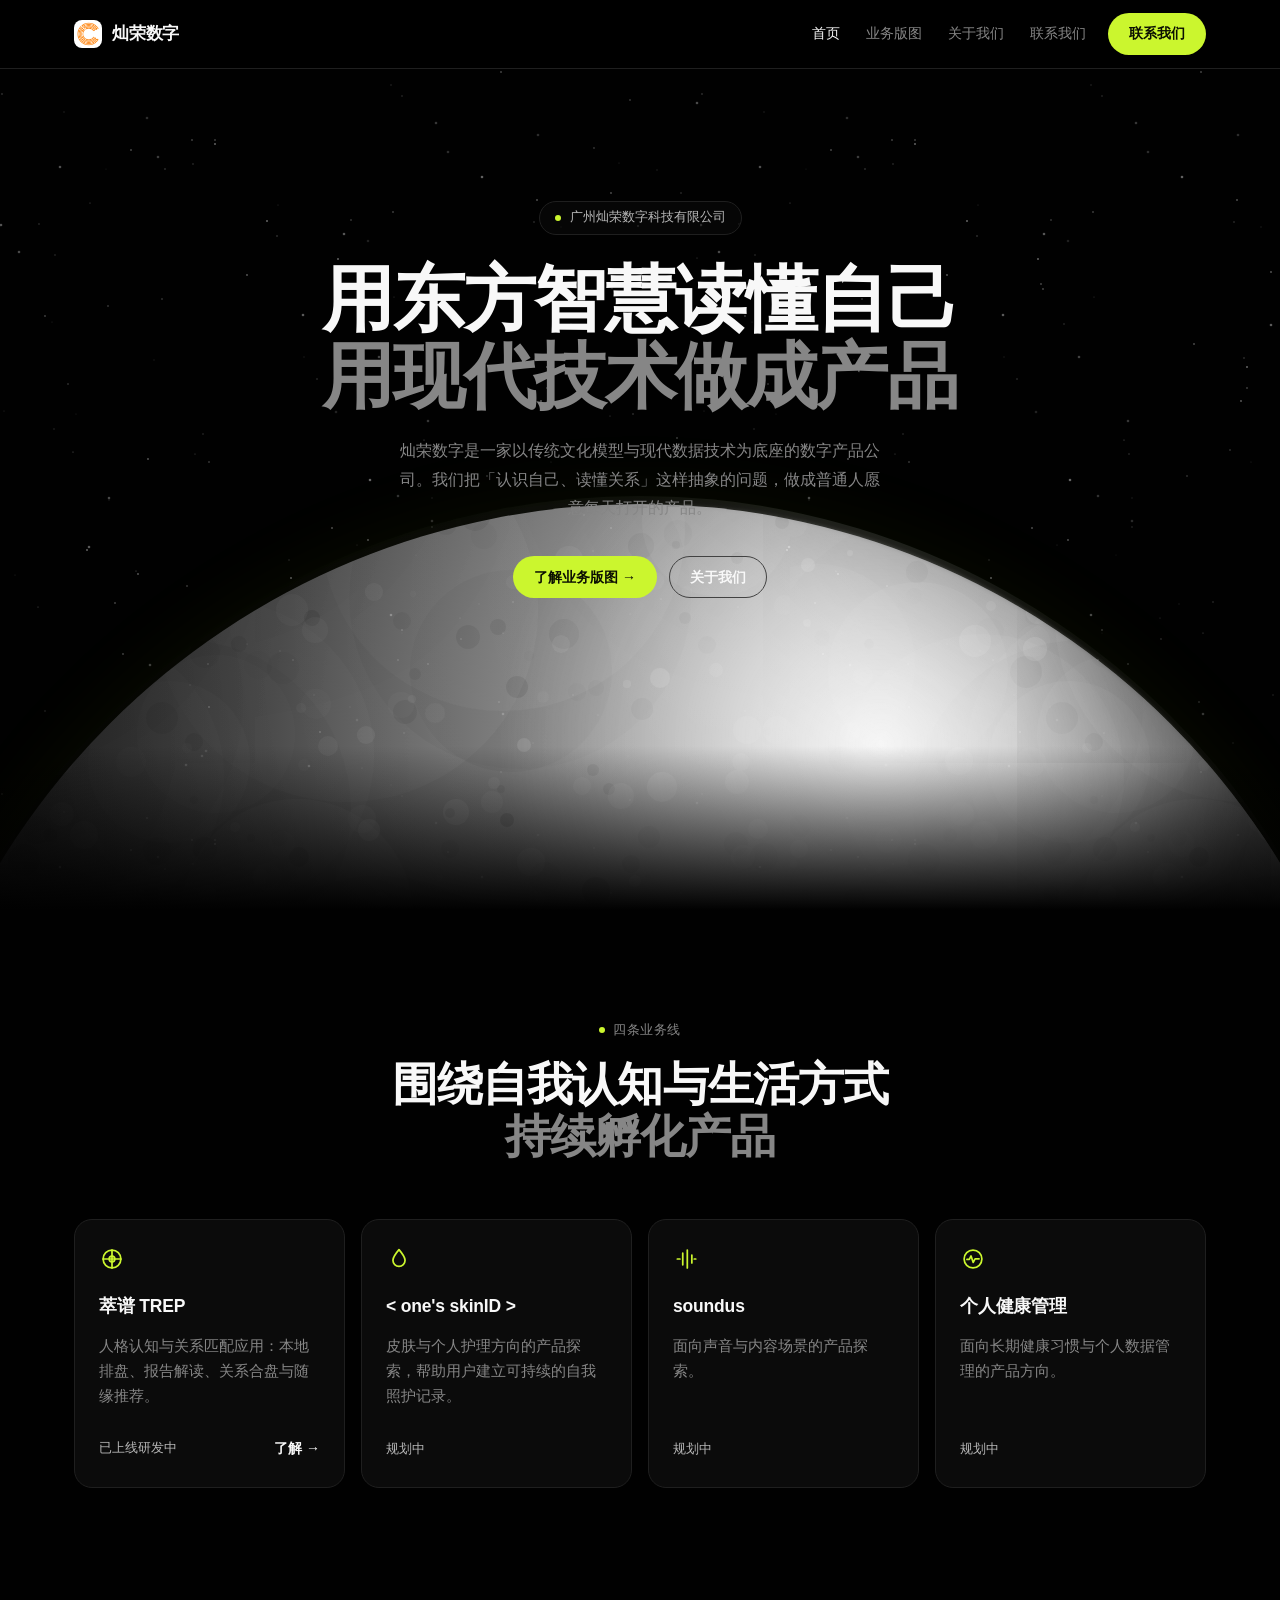
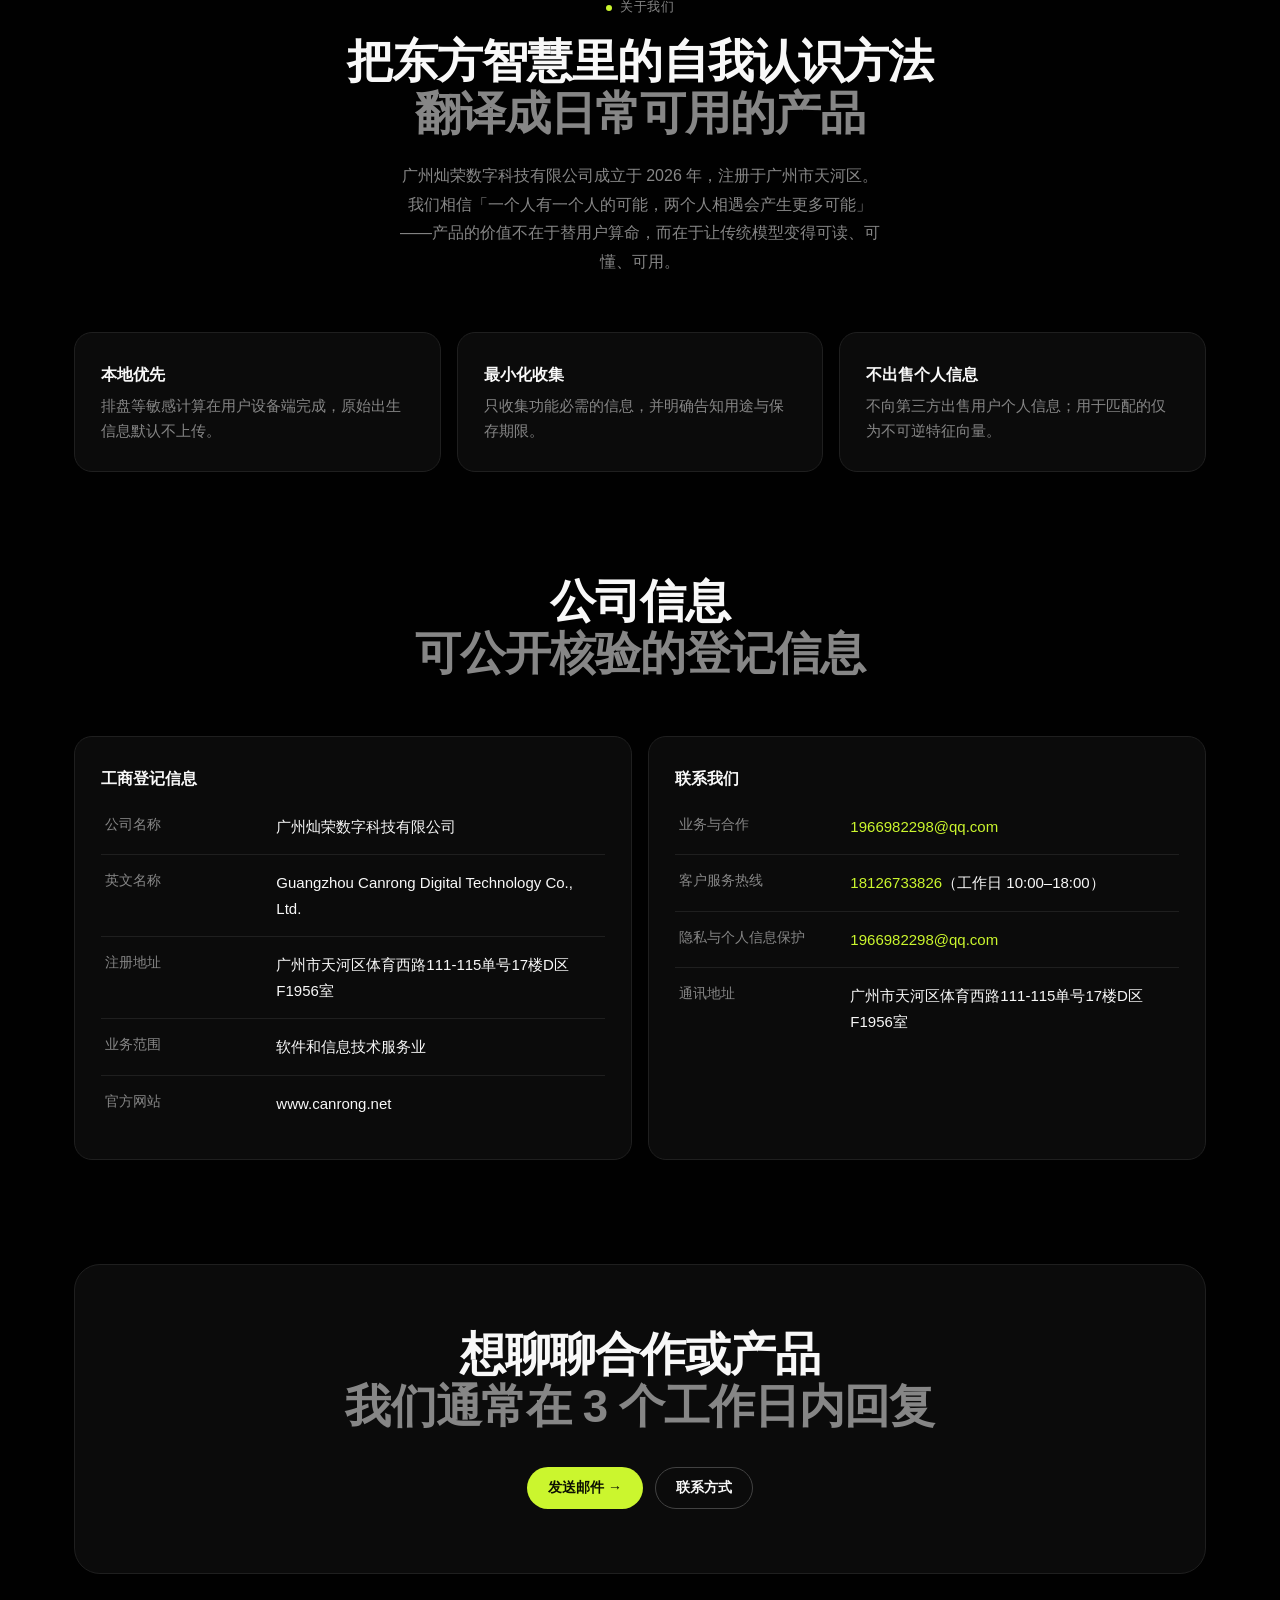
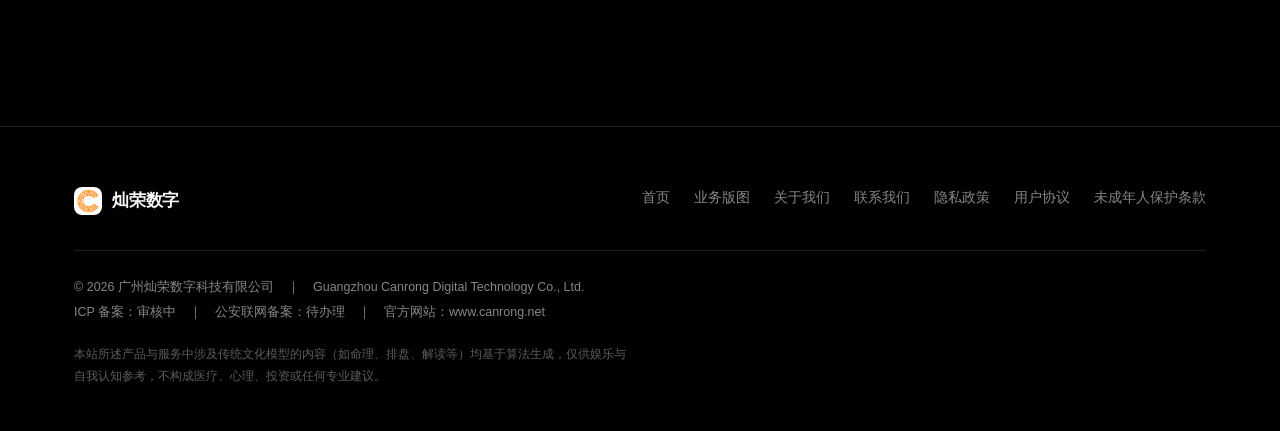
==== commit b9134643: "fix(site): 改用真公司 LOGO（白底圆角徽章 + 橙 C，与主站同一素材）替换自造标记" ====
--- a/index.html
+++ b/index.html
@@ -6,14 +6,14 @@
 <title>灿荣数字 · 广州灿荣数字科技有限公司</title>
 <meta name="description" content="广州灿荣数字科技有限公司（Canrong Digital）——以东方文化模型与现代数据技术为底座，围绕自我认知与生活方式场景打造数字产品。">
 <meta name="theme-color" content="#010101">
-<link rel="icon" href="assets/mark.svg" type="image/svg+xml">
+<link rel="icon" href="assets/icon.png" type="image/png" sizes="256x256">
 <link rel="stylesheet" href="style.css">
 </head>
 <body>
 
 <header class="site-header">
   <div class="page">
-    <a class="brand" href="index.html" aria-label="广州灿荣数字科技有限公司 首页"><img src="assets/mark.svg" alt="" width="26" height="26">灿荣数字</a>
+    <a class="brand" href="index.html" aria-label="广州灿荣数字科技有限公司 首页"><img src="assets/logo.png" alt="" width="28" height="28">灿荣数字</a>
     <nav class="nav">
       <a href="index.html" aria-current="page">首页</a>
       <a href="business.html">业务版图</a>
@@ -156,7 +156,7 @@
 <footer class="site-footer">
   <div class="page">
     <div class="top">
-      <a class="brand" href="index.html"><img src="assets/mark.svg" alt="" width="26" height="26">灿荣数字</a>
+      <a class="brand" href="index.html"><img src="assets/logo.png" alt="" width="28" height="28">灿荣数字</a>
       <nav>
         <a href="index.html">首页</a><a href="business.html">业务版图</a><a href="about.html">关于我们</a><a href="contact.html">联系我们</a><a href="privacy.html">隐私政策</a><a href="terms.html">用户协议</a><a href="minors.html">未成年人保护条款</a>
       </nav>
--- a/style.css
+++ b/style.css
@@ -22,7 +22,7 @@
 .site-header{position:sticky;top:0;z-index:50;background:rgba(1,1,1,.78);-webkit-backdrop-filter:blur(14px);backdrop-filter:blur(14px);border-bottom:1px solid var(--rule)}
 .site-header .page{display:flex;align-items:center;gap:22px;height:68px}
 .brand{display:flex;align-items:center;gap:10px;font-weight:700;color:var(--ink);font-size:17px;letter-spacing:-.01em;white-space:nowrap}
-.brand img{width:26px;height:26px}
+.brand img{width:28px;height:28px;border-radius:8px}
 .nav{display:flex;gap:26px;margin-left:auto;font-size:14px}
 .nav a{color:var(--muted)}
 .nav a:hover,.nav a[aria-current="page"]{color:var(--ink)}
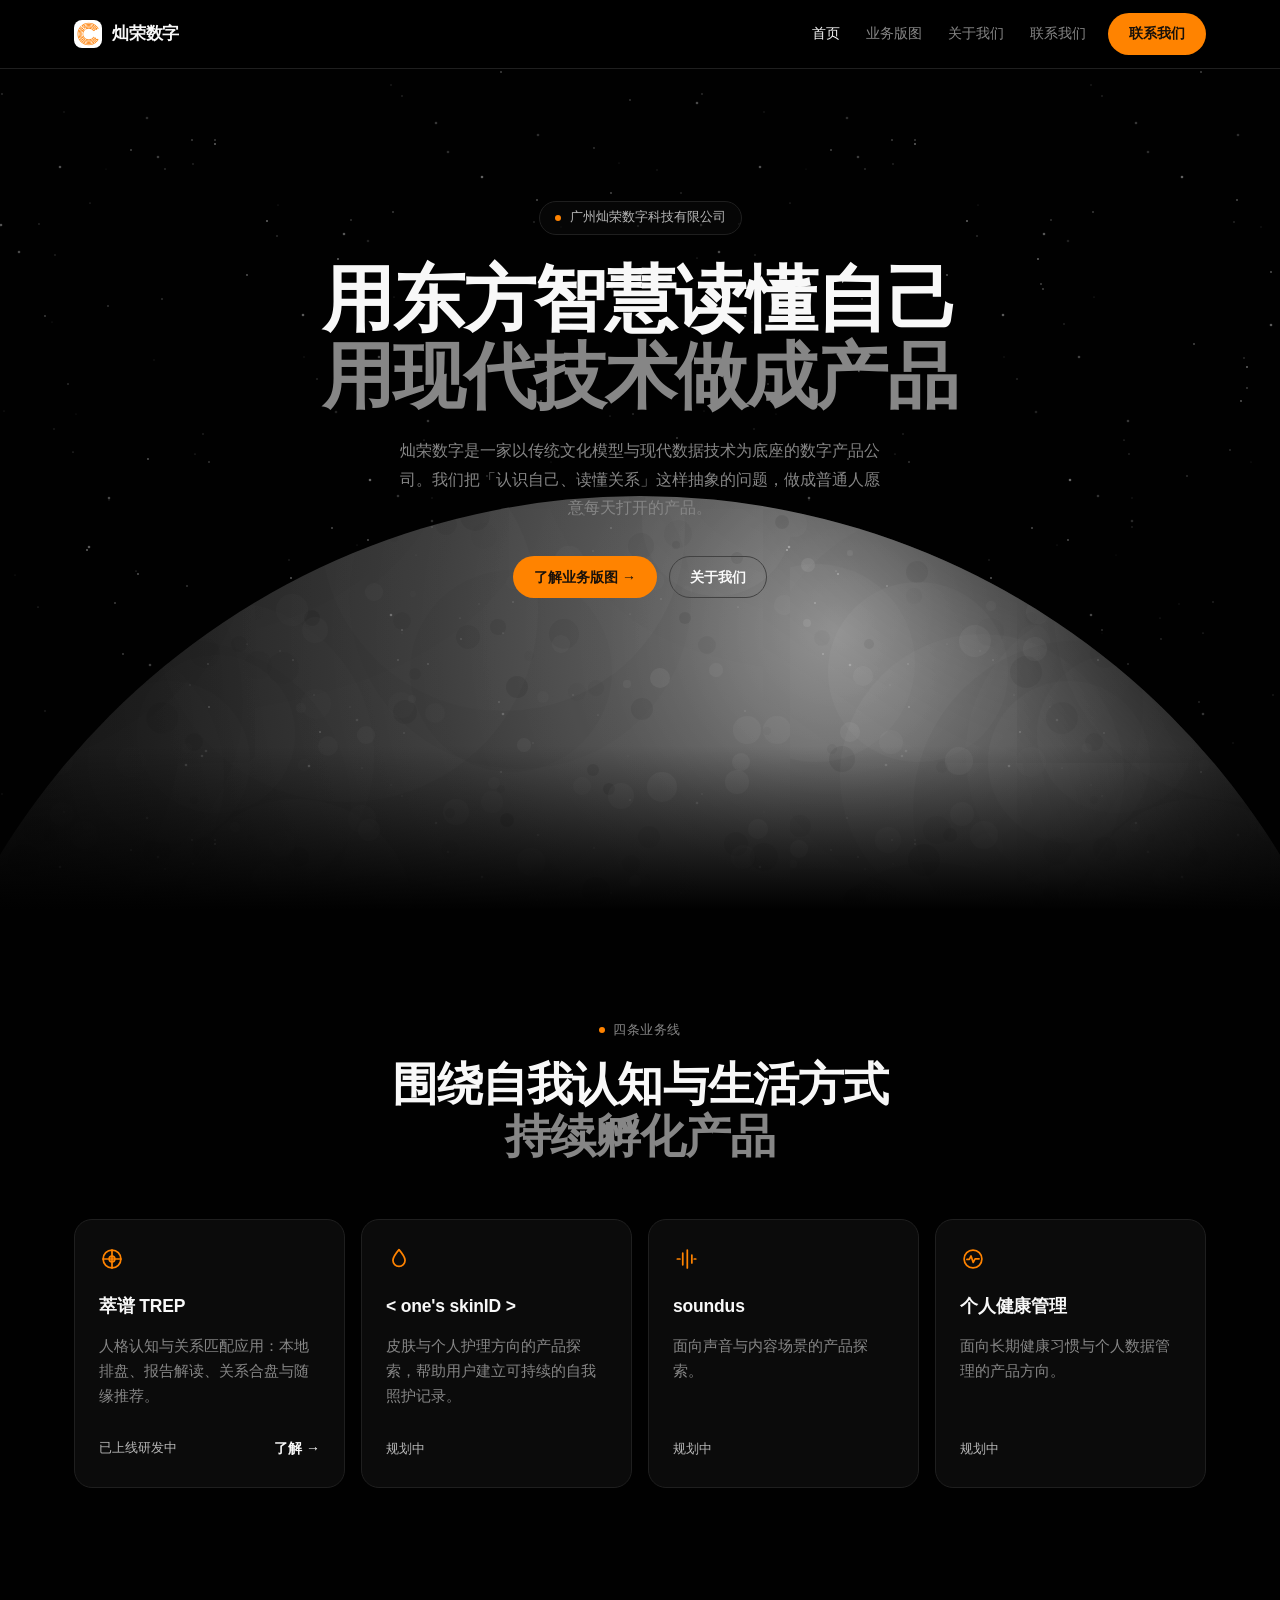
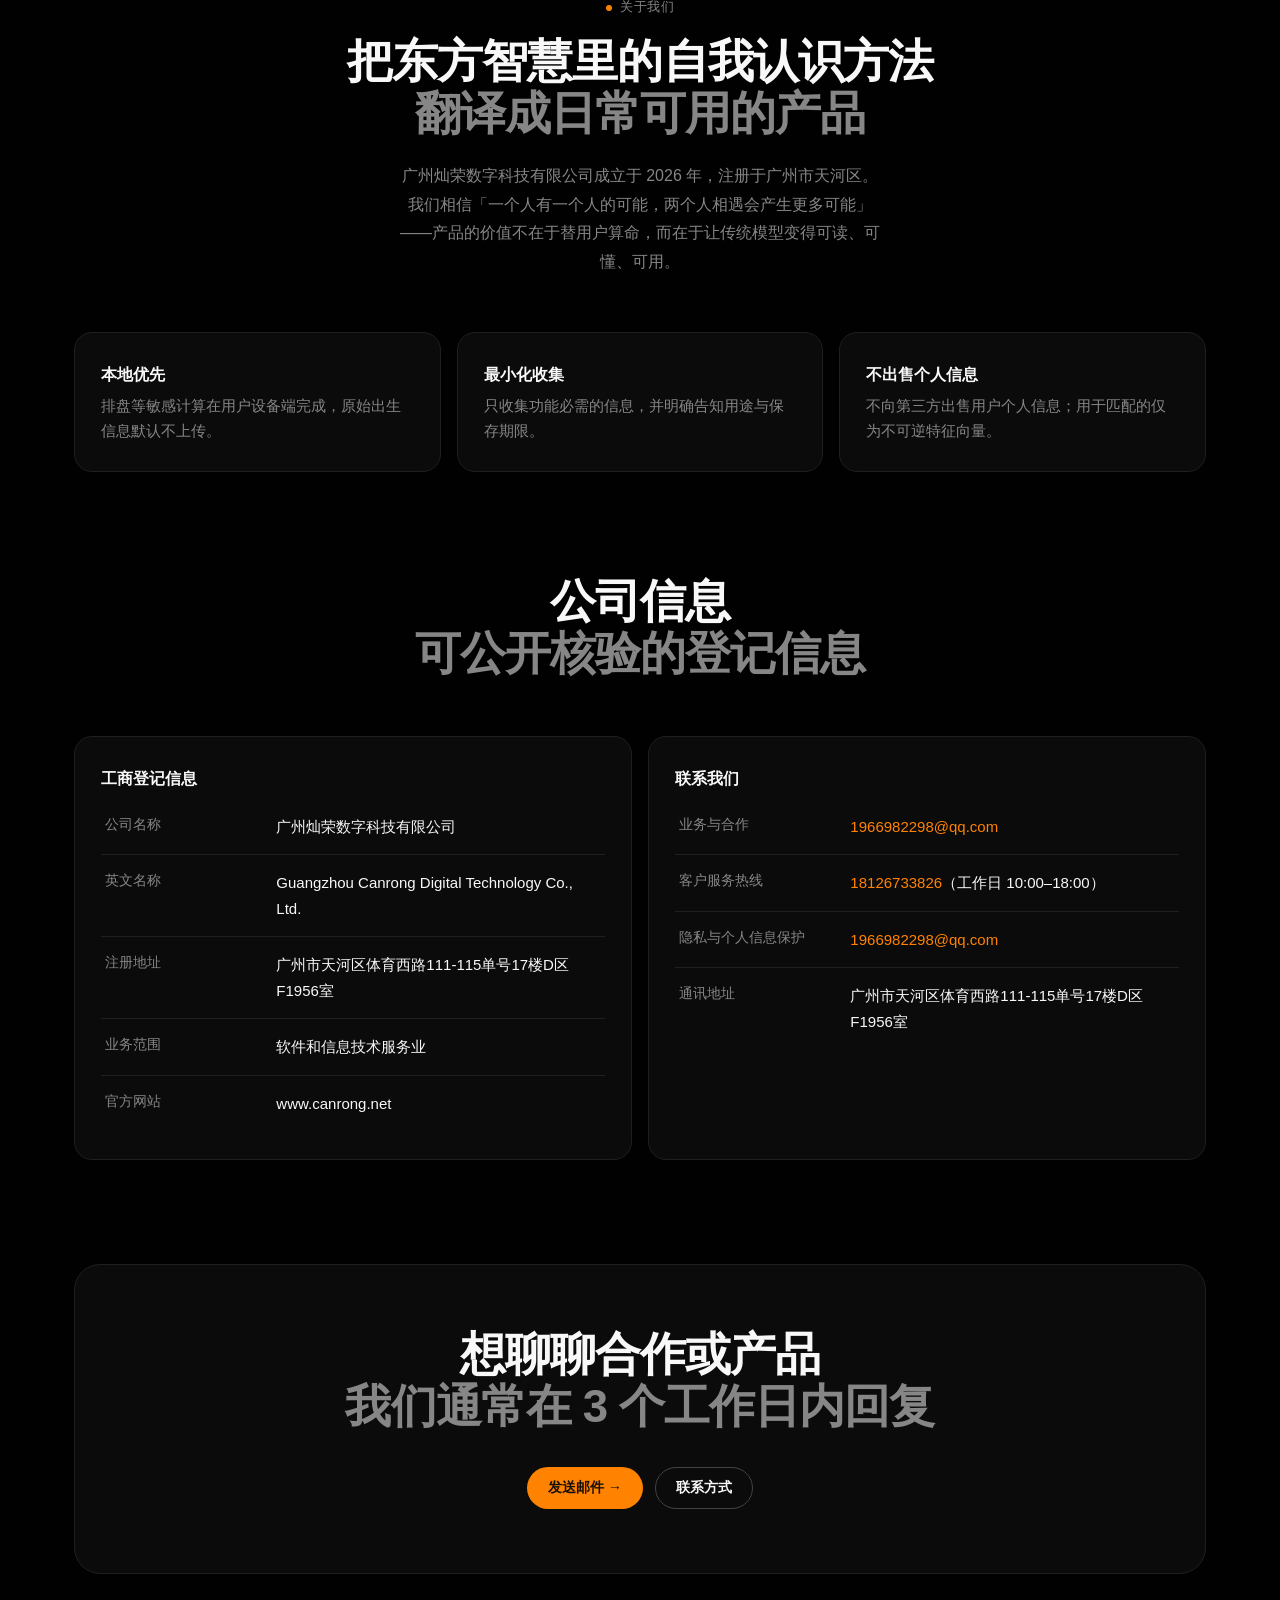
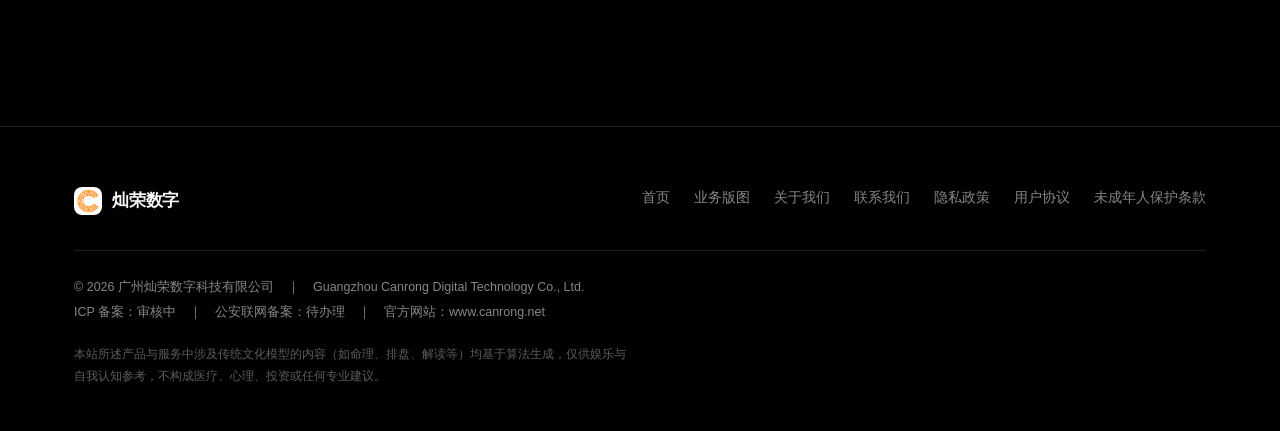
==== commit 175bea44: "fix(site): 静态资源加内容哈希版本号（style.css/logo/icon）—— 绕开 GitHub Pages 10 分钟强缓存导致用户看到旧样式" ====
--- a/index.html
+++ b/index.html
@@ -6,14 +6,14 @@
 <title>灿荣数字 · 广州灿荣数字科技有限公司</title>
 <meta name="description" content="广州灿荣数字科技有限公司（Canrong Digital）——以东方文化模型与现代数据技术为底座，围绕自我认知与生活方式场景打造数字产品。">
 <meta name="theme-color" content="#010101">
-<link rel="icon" href="assets/icon.png" type="image/png" sizes="256x256">
-<link rel="stylesheet" href="style.css">
+<link rel="icon" href="assets/icon.png?v=0c6f9cf6" type="image/png" sizes="256x256">
+<link rel="stylesheet" href="style.css?v=0c6f9cf6">
 </head>
 <body>
 
 <header class="site-header">
   <div class="page">
-    <a class="brand" href="index.html" aria-label="广州灿荣数字科技有限公司 首页"><img src="assets/logo.png" alt="" width="28" height="28">灿荣数字</a>
+    <a class="brand" href="index.html" aria-label="广州灿荣数字科技有限公司 首页"><img src="assets/logo.png?v=0c6f9cf6" alt="" width="28" height="28">灿荣数字</a>
     <nav class="nav">
       <a href="index.html" aria-current="page">首页</a>
       <a href="business.html">业务版图</a>
@@ -156,7 +156,7 @@
 <footer class="site-footer">
   <div class="page">
     <div class="top">
-      <a class="brand" href="index.html"><img src="assets/logo.png" alt="" width="28" height="28">灿荣数字</a>
+      <a class="brand" href="index.html"><img src="assets/logo.png?v=0c6f9cf6" alt="" width="28" height="28">灿荣数字</a>
       <nav>
         <a href="index.html">首页</a><a href="business.html">业务版图</a><a href="about.html">关于我们</a><a href="contact.html">联系我们</a><a href="privacy.html">隐私政策</a><a href="terms.html">用户协议</a><a href="minors.html">未成年人保护条款</a>
       </nav>
--- a/style.css
+++ b/style.css
@@ -1,11 +1,11 @@
 /* 灿荣数字官网 · A2（Setrex 深色极简）
- * 令牌与主站 Terminal 主题同源（packages/ui/src/styles/theme.css），换算为 hex 以兼容老浏览器。
- * 纪律：页面不写内联色值；底色近纯黑、强调色荧光黄绿、大标题居中、面板圆角细边框。 */
+ * 底色/文字令牌与主站 Terminal 主题同源（hex 化以兼容老浏览器）；强调色取品牌橙 rgb(255,131,0)。
+ * 纪律：页面不写内联色值；底色近纯黑、强调色=品牌橙、大标题居中、面板圆角细边框。 */
 :root{
  --paper:#010101; --paper-2:#040404; --paper-3:#0B0B0B;
  --rule:#1F1F1F; --rule-2:#424242;
  --muted:#868686; --ink-2:#B7B7B7; --ink:#F8F8F8;
- --accent:#CBF62E; --accent-ink:#0B0F02;
+ --accent:#FF8300; --accent-ink:#17100A;
  --radius:18px; --pill:999px; --page:1180px;
  --sans:-apple-system,BlinkMacSystemFont,"Segoe UI","PingFang SC","Hiragino Sans GB","Microsoft YaHei","Noto Sans SC",sans-serif;
 }
@@ -58,16 +58,13 @@
 .stars{position:absolute;inset:0;background:url(assets/stars.svg) repeat;background-size:700px 700px;opacity:.55;z-index:1;-webkit-mask-image:linear-gradient(180deg,#000 55%,transparent);mask-image:linear-gradient(180deg,#000 55%,transparent)}
 .planet{position:relative;height:48vh;min-height:340px;margin-top:-120px}
 .planet .glow,.planet .sphere,.planet .tex,.planet .shade,.planet .rim{position:absolute;left:50%;top:4%;width:min(1500px,178vw);aspect-ratio:1;transform:translateX(-50%);border-radius:50%}
-.planet .glow{top:-26%;width:min(1800px,205vw);background:radial-gradient(circle,rgba(203,246,46,.09) 0%,rgba(203,246,46,0) 58%);filter:blur(30px)}
+.planet .glow{top:-26%;width:min(1800px,205vw);background:radial-gradient(circle,rgba(255,131,0,.10) 0%,rgba(255,131,0,0) 58%);filter:blur(30px)}
 .planet .sphere{background:radial-gradient(circle at 63% 9%,#7E7E7E 0%,#5A5A5A 10%,#3A3A3A 24%,#202020 42%,#111111 62%,#080808 82%,#040404 100%);box-shadow:inset -90px -130px 220px rgba(0,0,0,.95)}
 .planet .tex{background:url(assets/planet-texture.svg);background-size:900px 900px;mix-blend-mode:overlay;opacity:.55}
 .planet .shade{background:radial-gradient(circle at 63% 9%,rgba(255,255,255,.16) 0%,rgba(255,255,255,.04) 14%,rgba(0,0,0,0) 34%,rgba(0,0,0,.35) 62%,rgba(0,0,0,.75) 84%,rgba(0,0,0,.9) 100%)}
-.planet .rim{background:radial-gradient(circle at 63% 9%,rgba(255,255,255,0) 61.6%,rgba(255,255,255,.30) 63.4%,rgba(203,246,46,.14) 64.4%,rgba(255,255,255,0) 66.5%);filter:blur(.6px)}
+.planet .rim{background:radial-gradient(circle at 63% 9%,rgba(255,255,255,0) 61.6%,rgba(255,255,255,.30) 63.4%,rgba(255,131,0,.16) 64.4%,rgba(255,255,255,0) 66.5%);filter:blur(.6px)}
 .planet:after{content:"";position:absolute;left:0;right:0;bottom:0;height:38%;background:linear-gradient(180deg,rgba(1,1,1,0),var(--paper));pointer-events:none}
 @media(max-width:820px){.planet{margin-top:-70px}}
-.planet .glow{top:-24%;width:min(1800px,205vw);background:radial-gradient(circle,rgba(203,246,46,.10) 0%,rgba(203,246,46,0) 60%);filter:blur(30px)}
-.planet .sphere{top:6%;width:min(1500px,178vw);background:radial-gradient(circle at 66% 16%,#EFEFEF 0%,#C6C6C6 8%,#8B8B8B 20%,#464646 38%,#1A1A1A 58%,#0A0A0A 78%,#050505 100%);box-shadow:inset -110px -140px 240px rgba(0,0,0,.95),0 0 90px 6px rgba(203,246,46,.05)}
-.planet .rim{top:6%;width:min(1500px,178vw);background:radial-gradient(circle at 66% 16%,rgba(255,255,255,.45) 0%,rgba(255,255,255,0) 24%);filter:blur(2px)}
 
 /* ── 卡片与面板 ── */
 .grid{display:grid;gap:16px}
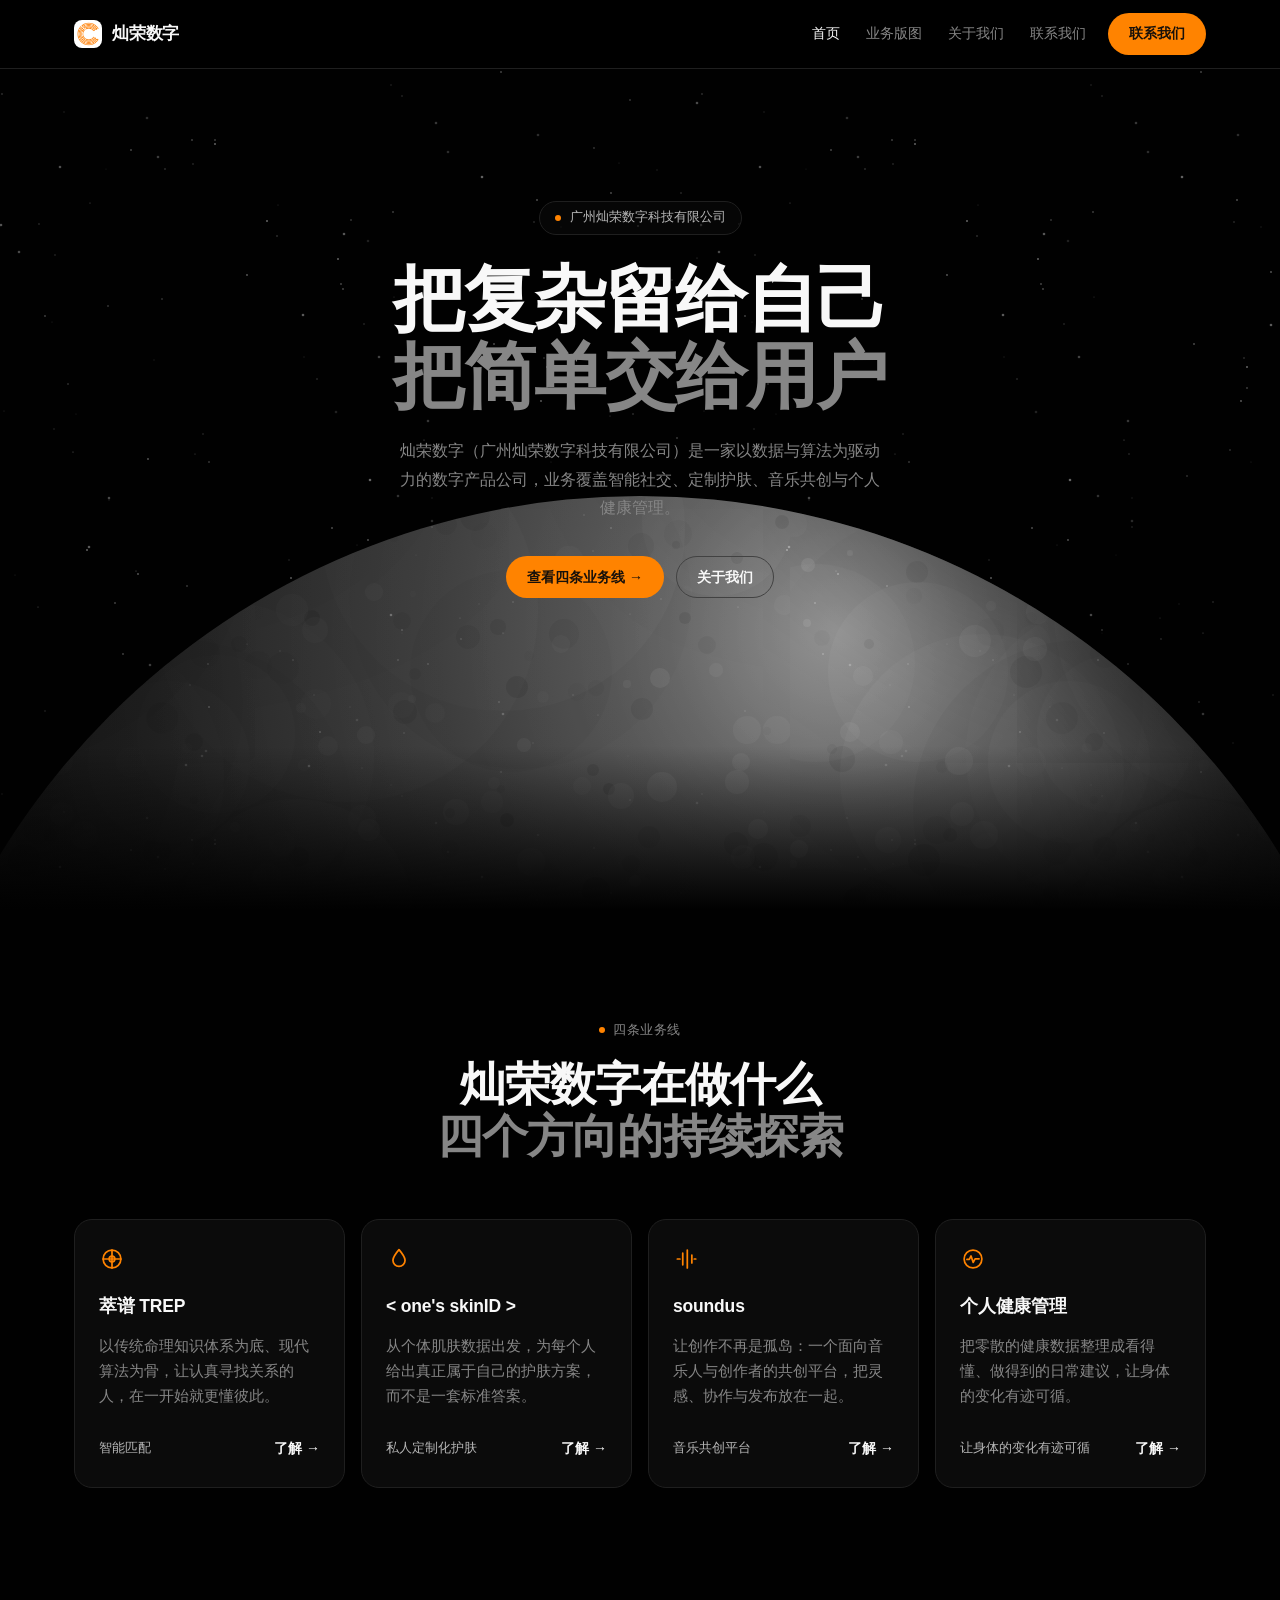
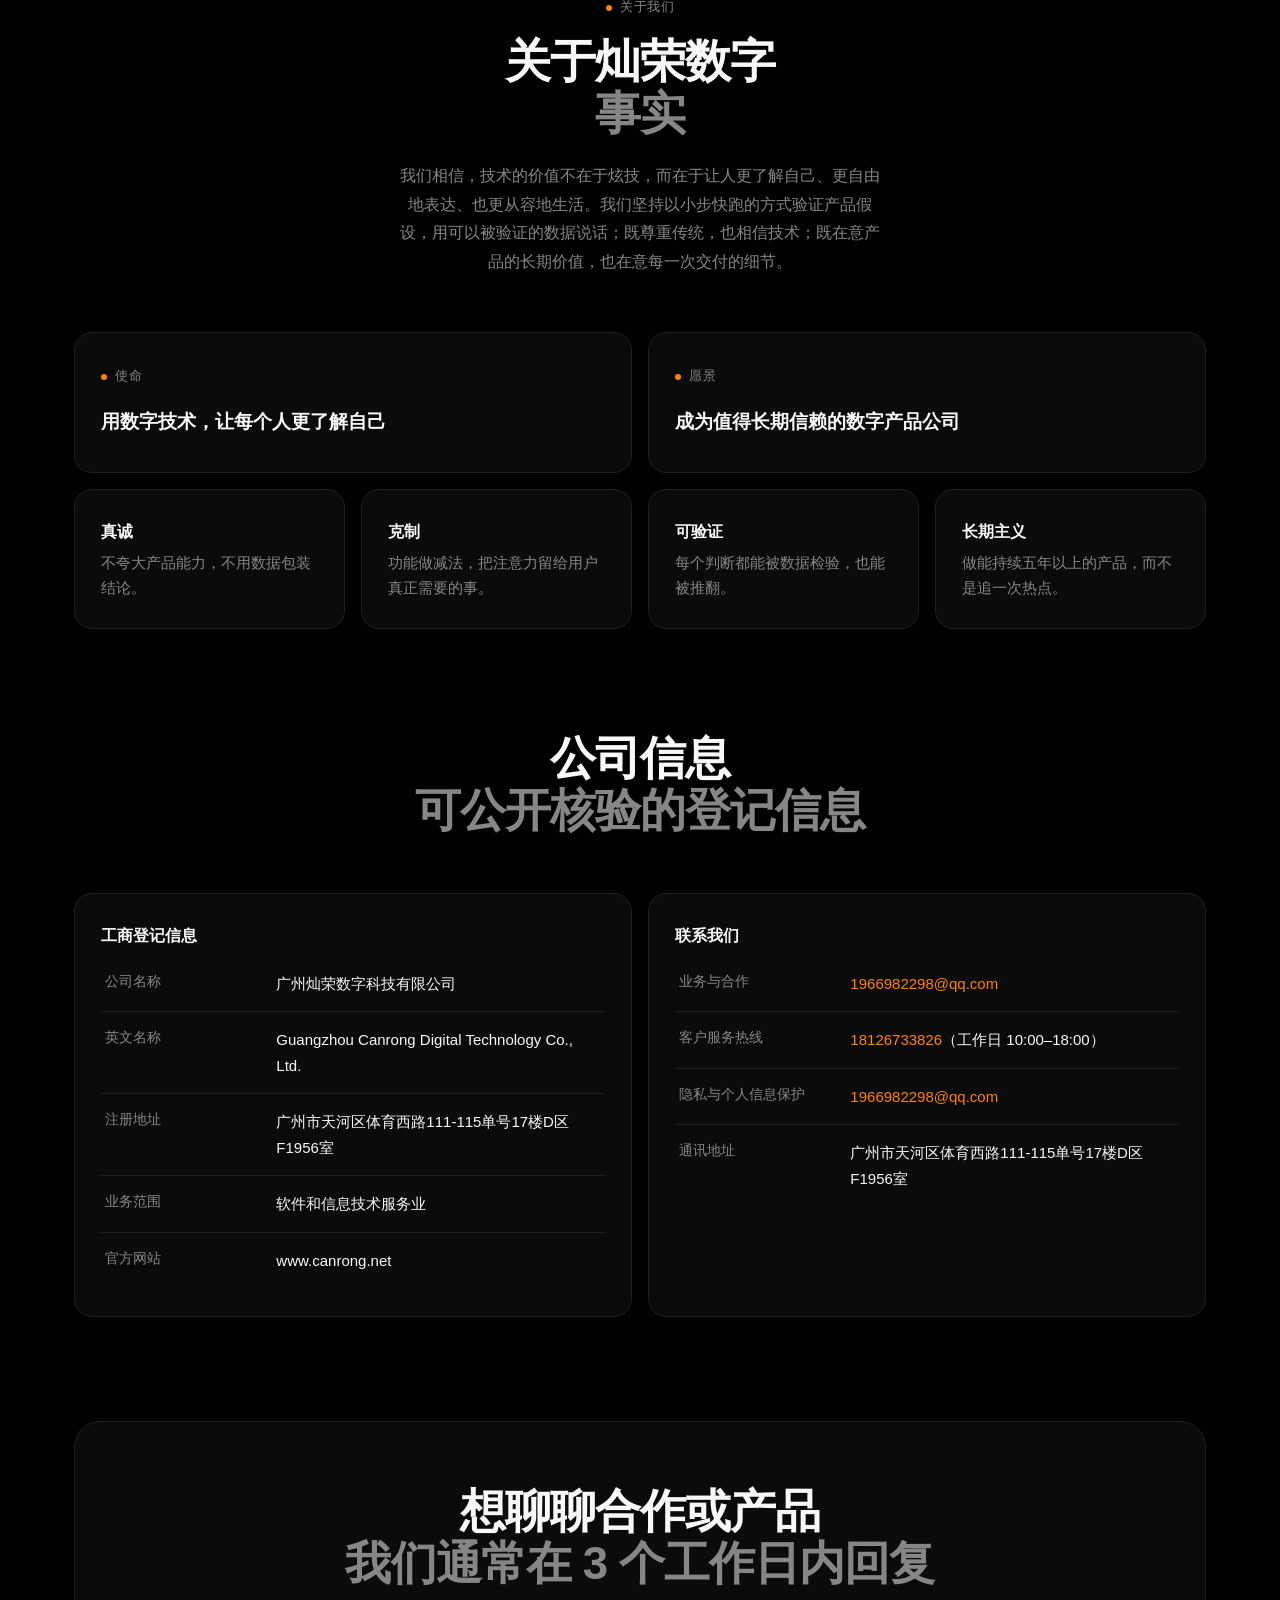
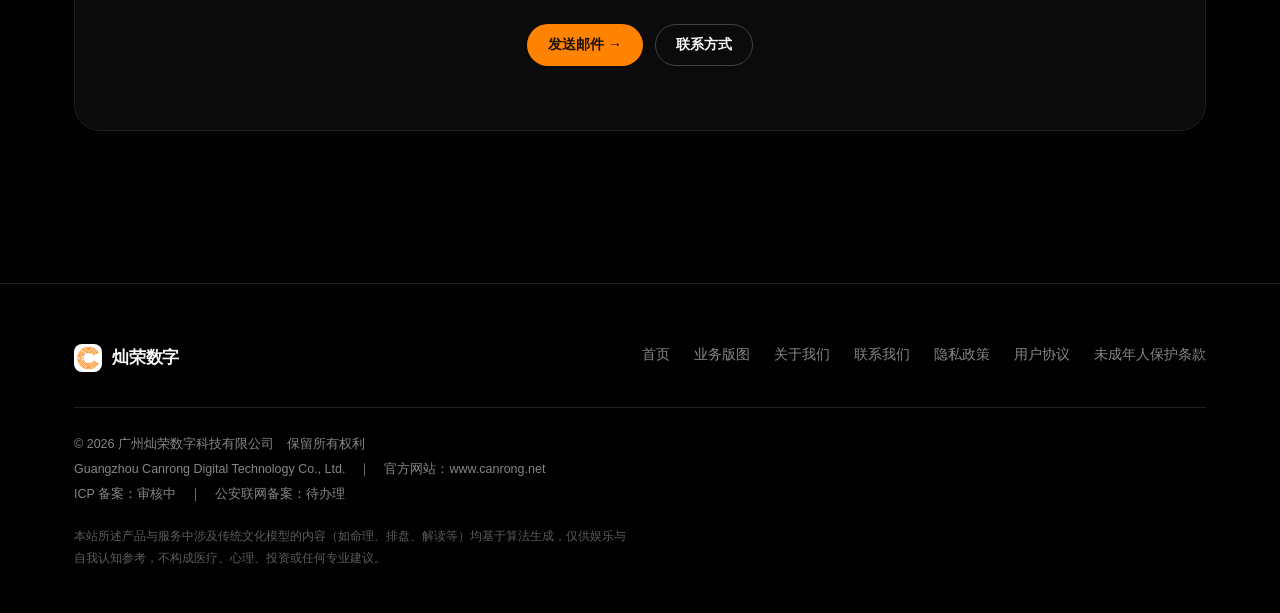
==== commit 70ec3ad7: "feat(site): 文案改为与 App 事实源一致（口号/简介/使命愿景价值观/四条线 tagline+核心能力+使用流程）" ====
--- a/index.html
+++ b/index.html
@@ -3,8 +3,8 @@
 <head>
 <meta charset="utf-8">
 <meta name="viewport" content="width=device-width,initial-scale=1">
-<title>灿荣数字 · 广州灿荣数字科技有限公司</title>
-<meta name="description" content="广州灿荣数字科技有限公司（Canrong Digital）——以东方文化模型与现代数据技术为底座，围绕自我认知与生活方式场景打造数字产品。">
+<title>灿荣数字 · 把复杂留给自己，把简单交给用户</title>
+<meta name="description" content="灿荣数字（广州灿荣数字科技有限公司）是一家以数据与算法驱动的数字产品公司，业务覆盖智能社交、定制护肤、音乐共创与个人健康管理。">
 <meta name="theme-color" content="#010101">
 <link rel="icon" href="assets/icon.png?v=0c6f9cf6" type="image/png" sizes="256x256">
 <link rel="stylesheet" href="style.css?v=0c6f9cf6">
@@ -28,10 +28,10 @@
   <div class="stars" aria-hidden="true"></div>
   <div class="inner">
     <span class="chip"><i></i>广州灿荣数字科技有限公司</span>
-    <h1 class="display">用东方智慧读懂自己<span>用现代技术做成产品</span></h1>
-    <p class="lead">灿荣数字是一家以传统文化模型与现代数据技术为底座的数字产品公司。我们把「认识自己、读懂关系」这样抽象的问题，做成普通人愿意每天打开的产品。</p>
+    <h1 class="display">把复杂留给自己<span>把简单交给用户</span></h1>
+    <p class="lead">灿荣数字（广州灿荣数字科技有限公司）是一家以数据与算法为驱动力的数字产品公司，业务覆盖智能社交、定制护肤、音乐共创与个人健康管理。</p>
     <div class="actions">
-      <a class="btn btn-primary" href="business.html">了解业务版图 →</a>
+      <a class="btn btn-primary" href="business.html">查看四条业务线 →</a>
       <a class="btn btn-ghost" href="about.html">关于我们</a>
     </div>
   </div>
@@ -48,36 +48,36 @@
   <div class="page">
     <div class="sec-head">
       <span class="kicker"><i></i>四条业务线</span>
-      <h2 class="display">围绕自我认知与生活方式<span>持续孵化产品</span></h2>
+      <h2 class="display">灿荣数字在做什么<span>四个方向的持续探索</span></h2>
     </div>
     <div class="grid cols-4">
 
       <article class="card">
         <span class="icon" aria-hidden="true"><svg width="26" height="26" viewBox="0 0 24 24" fill="none" stroke="currentColor" stroke-width="1.6" stroke-linecap="round"><circle cx="12" cy="12" r="8.2"/><path d="M12 3.8v16.4M3.8 12h16.4"/><circle cx="12" cy="12" r="2.6"/></svg></span>
         <h3>萃谱 TREP</h3>
-        <p>人格认知与关系匹配应用：本地排盘、报告解读、关系合盘与随缘推荐。</p>
-        <div class="foot"><em>已上线研发中</em><a class="btn-text" href="business.html#trep">了解 →</a></div>
+        <p>以传统命理知识体系为底、现代算法为骨，让认真寻找关系的人，在一开始就更懂彼此。</p>
+        <div class="foot"><em>智能匹配</em><a class="btn-text" href="business.html#trep">了解 →</a></div>
       </article>
 
       <article class="card">
         <span class="icon" aria-hidden="true"><svg width="26" height="26" viewBox="0 0 24 24" fill="none" stroke="currentColor" stroke-width="1.6" stroke-linecap="round" stroke-linejoin="round"><path d="M12 3.4c3.6 4.2 5.6 7.1 5.6 9.8a5.6 5.6 0 1 1-11.2 0c0-2.7 2-5.6 5.6-9.8Z"/></svg></span>
         <h3>&lt; one's skinID &gt;</h3>
-        <p>皮肤与个人护理方向的产品探索，帮助用户建立可持续的自我照护记录。</p>
-        <div class="foot"><em>规划中</em></div>
+        <p>从个体肌肤数据出发，为每个人给出真正属于自己的护肤方案，而不是一套标准答案。</p>
+        <div class="foot"><em>私人定制化护肤</em><a class="btn-text" href="business.html#skinid">了解 →</a></div>
       </article>
 
       <article class="card">
         <span class="icon" aria-hidden="true"><svg width="26" height="26" viewBox="0 0 24 24" fill="none" stroke="currentColor" stroke-width="1.6" stroke-linecap="round"><path d="M4 12h2.4M9 6.6v10.8M13.2 3.8v16.4M17.4 8.4v7.2M21 12h-1.4"/></svg></span>
         <h3>soundus</h3>
-        <p>面向声音与内容场景的产品探索。</p>
-        <div class="foot"><em>规划中</em></div>
+        <p>让创作不再是孤岛：一个面向音乐人与创作者的共创平台，把灵感、协作与发布放在一起。</p>
+        <div class="foot"><em>音乐共创平台</em><a class="btn-text" href="business.html#soundus">了解 →</a></div>
       </article>
 
       <article class="card">
         <span class="icon" aria-hidden="true"><svg width="26" height="26" viewBox="0 0 24 24" fill="none" stroke="currentColor" stroke-width="1.6" stroke-linecap="round" stroke-linejoin="round"><circle cx="12" cy="12" r="8.2"/><path d="M6.4 12.4h2.2l1.6-3.2 2 6 1.7-3.4h3.7"/></svg></span>
         <h3>个人健康管理</h3>
-        <p>面向长期健康习惯与个人数据管理的产品方向。</p>
-        <div class="foot"><em>规划中</em></div>
+        <p>把零散的健康数据整理成看得懂、做得到的日常建议，让身体的变化有迹可循。</p>
+        <div class="foot"><em>让身体的变化有迹可循</em><a class="btn-text" href="business.html#health">了解 →</a></div>
       </article>
 
     </div>
@@ -88,22 +88,24 @@
   <div class="page">
     <div class="sec-head">
       <span class="kicker"><i></i>关于我们</span>
-      <h2 class="display">把东方智慧里的自我认识方法<span>翻译成日常可用的产品</span></h2>
-      <p class="lead">广州灿荣数字科技有限公司成立于 2026 年，注册于广州市天河区。我们相信「一个人有一个人的可能，两个人相遇会产生更多可能」——产品的价值不在于替用户算命，而在于让传统模型变得可读、可懂、可用。</p>
+      <h2 class="display">关于灿荣数字<span>事实</span></h2>
+      <p class="lead">我们相信，技术的价值不在于炫技，而在于让人更了解自己、更自由地表达、也更从容地生活。我们坚持以小步快跑的方式验证产品假设，用可以被验证的数据说话；既尊重传统，也相信技术；既在意产品的长期价值，也在意每一次交付的细节。</p>
     </div>
-    <div class="grid cols-3">
+    <div class="grid cols-2">
       <article class="panel">
-        <h3>本地优先</h3>
-        <p>排盘等敏感计算在用户设备端完成，原始出生信息默认不上传。</p>
+        <span class="kicker"><i></i>使命</span>
+        <h3 style="font-size:19px">用数字技术，让每个人更了解自己</h3>
       </article>
       <article class="panel">
-        <h3>最小化收集</h3>
-        <p>只收集功能必需的信息，并明确告知用途与保存期限。</p>
+        <span class="kicker"><i></i>愿景</span>
+        <h3 style="font-size:19px">成为值得长期信赖的数字产品公司</h3>
       </article>
-      <article class="panel">
-        <h3>不出售个人信息</h3>
-        <p>不向第三方出售用户个人信息；用于匹配的仅为不可逆特征向量。</p>
-      </article>
+    </div>
+    <div class="grid cols-4" style="margin-top:16px">
+      <article class="panel"><h3>真诚</h3><p>不夸大产品能力，不用数据包装结论。</p></article>
+      <article class="panel"><h3>克制</h3><p>功能做减法，把注意力留给用户真正需要的事。</p></article>
+      <article class="panel"><h3>可验证</h3><p>每个判断都能被数据检验，也能被推翻。</p></article>
+      <article class="panel"><h3>长期主义</h3><p>做能持续五年以上的产品，而不是追一次热点。</p></article>
     </div>
   </div>
 </section>
@@ -162,8 +164,9 @@
       </nav>
     </div>
     <div class="legal">
-      © 2026 广州灿荣数字科技有限公司　｜　Guangzhou Canrong Digital Technology Co., Ltd.<br>
-      <span>ICP 备案：审核中</span>　｜　<span>公安联网备案：待办理</span>　｜　<span>官方网站：www.canrong.net</span>
+      © 2026 广州灿荣数字科技有限公司　保留所有权利<br>
+      Guangzhou Canrong Digital Technology Co., Ltd.　｜　官方网站：www.canrong.net<br>
+      <span>ICP 备案：审核中</span>　｜　<span>公安联网备案：待办理</span>
     </div>
     <p class="disclaimer">本站所述产品与服务中涉及传统文化模型的内容（如命理、排盘、解读等）均基于算法生成，仅供娱乐与自我认知参考，不构成医疗、心理、投资或任何专业建议。</p>
   </div>
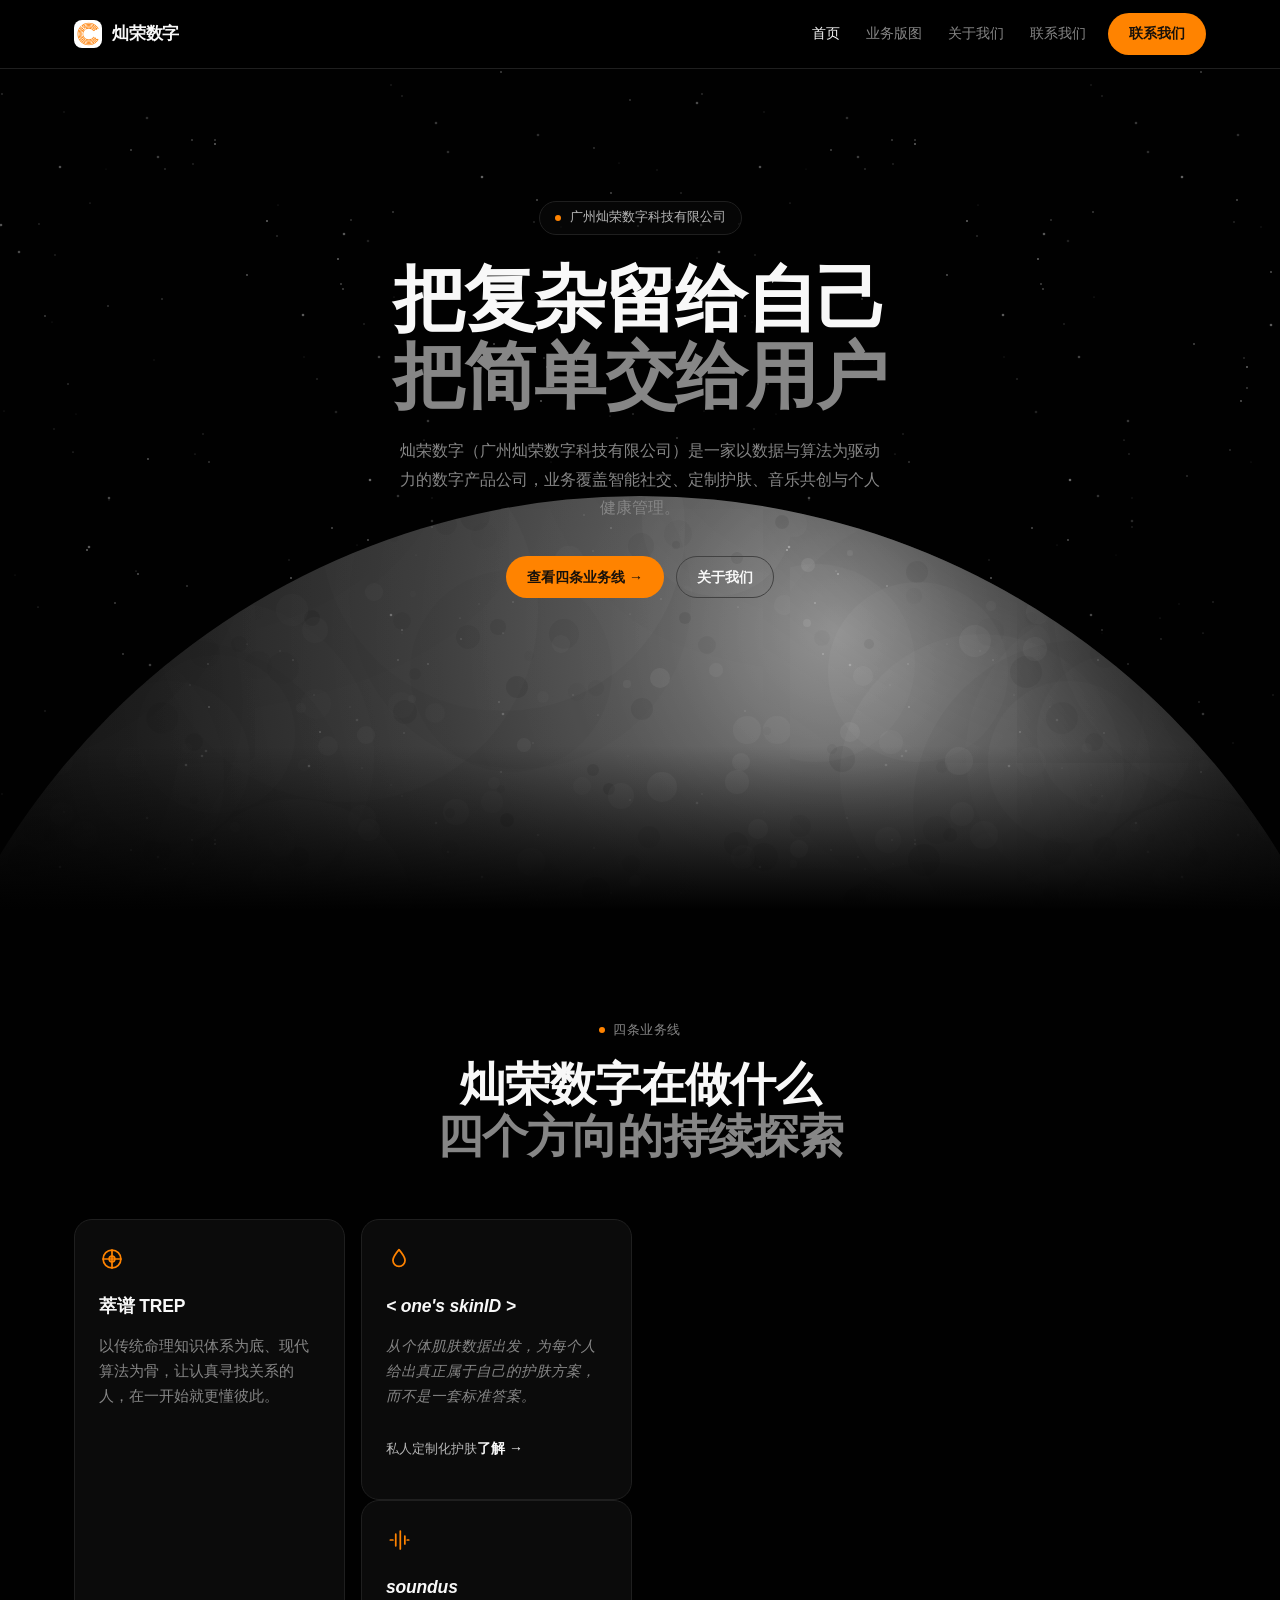
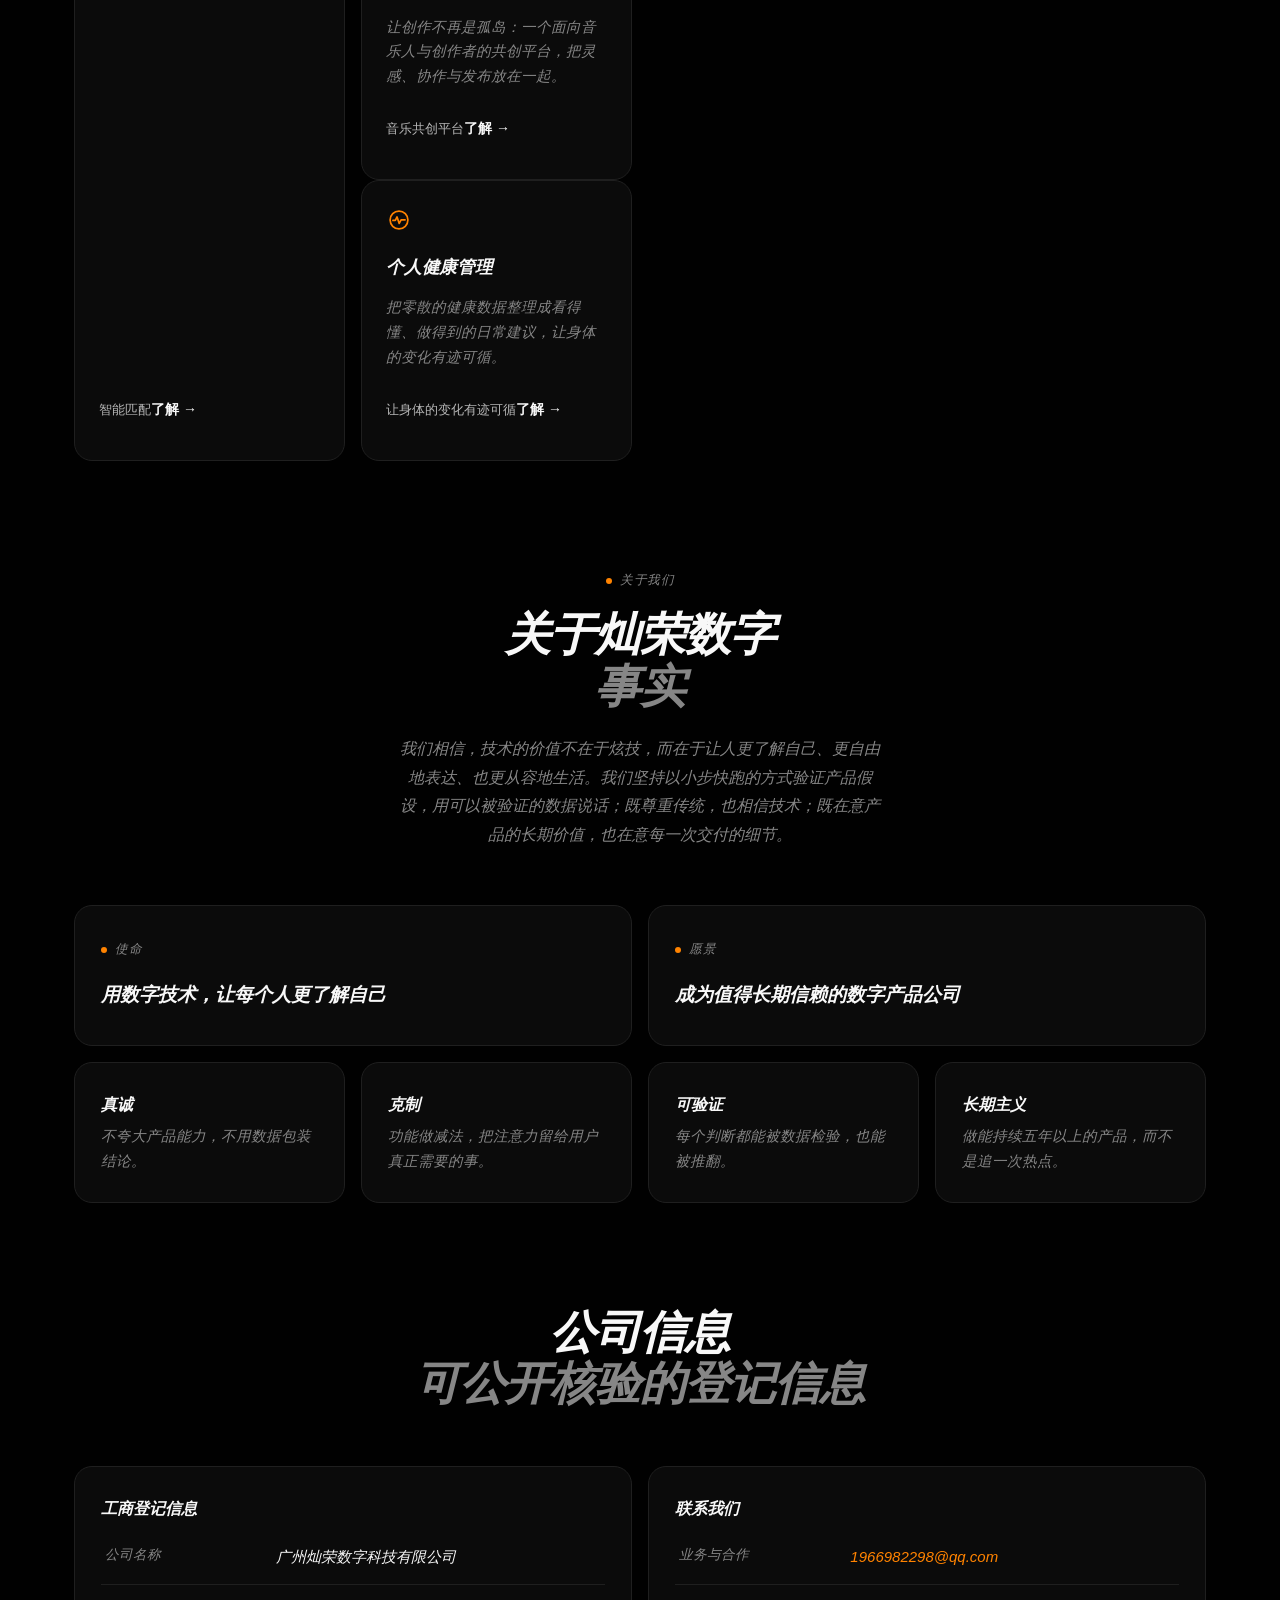
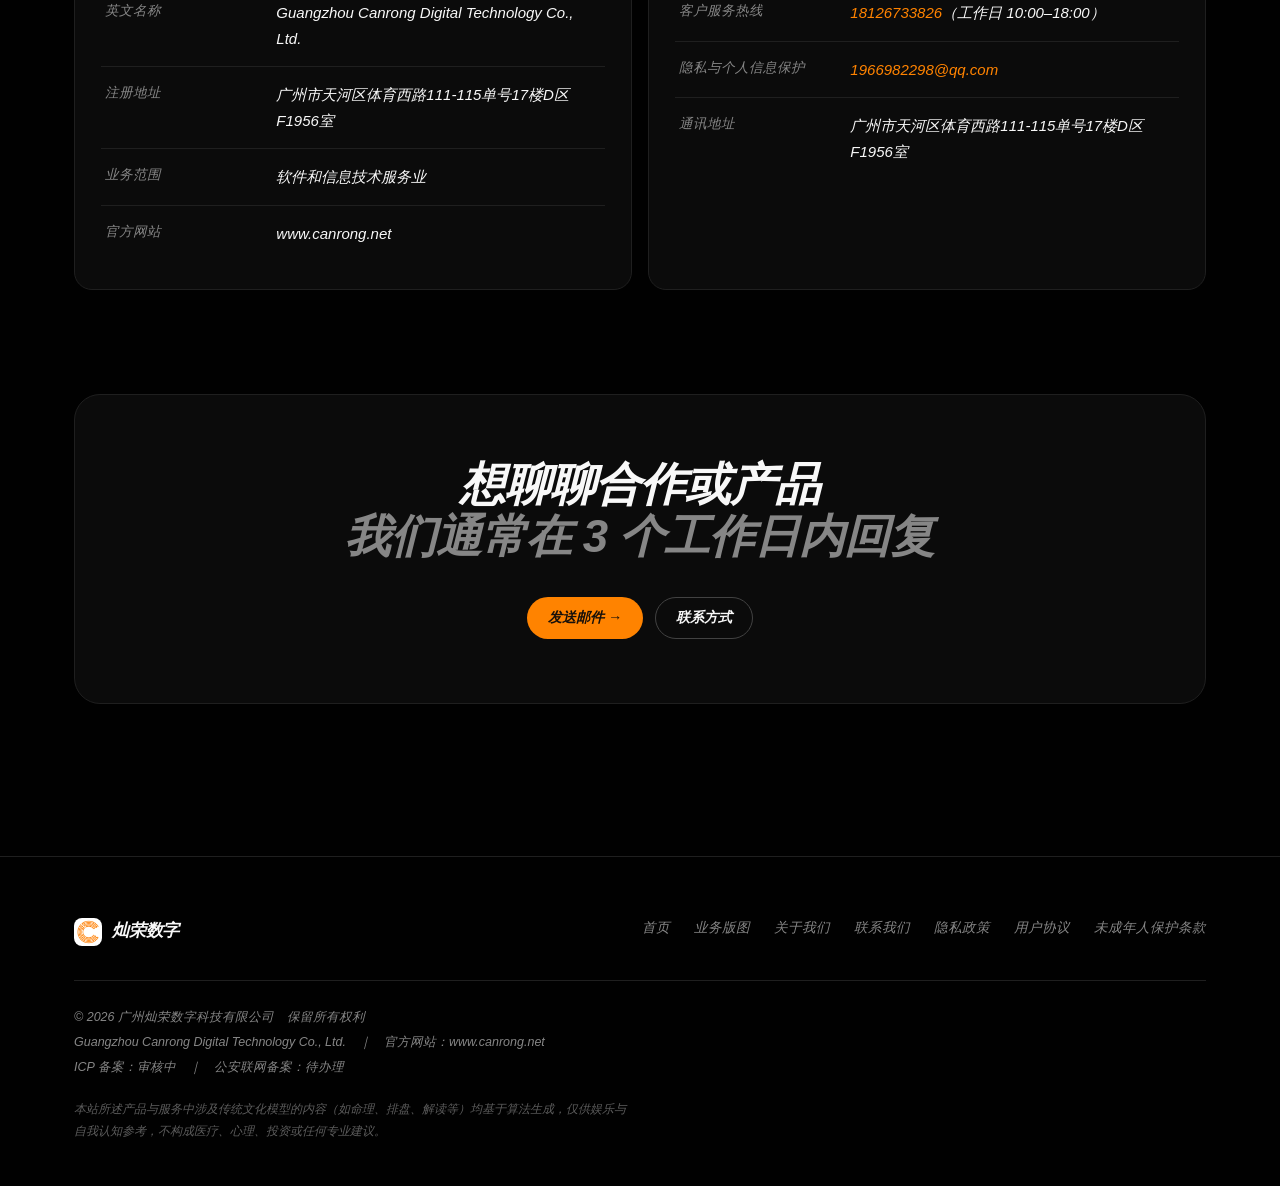
==== commit 59e4ee57: "feat(site): 新增四条业务线落地页（Almanac/Atelier/Manifesto/Coral 四种结构 + 图形母题），业务总览去卡中卡" ====
--- a/index.html
+++ b/index.html
@@ -6,14 +6,14 @@
 <title>灿荣数字 · 把复杂留给自己，把简单交给用户</title>
 <meta name="description" content="灿荣数字（广州灿荣数字科技有限公司）是一家以数据与算法驱动的数字产品公司，业务覆盖智能社交、定制护肤、音乐共创与个人健康管理。">
 <meta name="theme-color" content="#010101">
-<link rel="icon" href="assets/icon.png?v=0c6f9cf6" type="image/png" sizes="256x256">
-<link rel="stylesheet" href="style.css?v=0c6f9cf6">
+<link rel="icon" href="assets/icon.png?v=446e8bc8" type="image/png" sizes="256x256">
+<link rel="stylesheet" href="style.css?v=446e8bc8">
 </head>
 <body>
 
 <header class="site-header">
   <div class="page">
-    <a class="brand" href="index.html" aria-label="广州灿荣数字科技有限公司 首页"><img src="assets/logo.png?v=0c6f9cf6" alt="" width="28" height="28">灿荣数字</a>
+    <a class="brand" href="index.html" aria-label="广州灿荣数字科技有限公司 首页"><img src="assets/logo.png?v=446e8bc8" alt="" width="28" height="28">灿荣数字</a>
     <nav class="nav">
       <a href="index.html" aria-current="page">首页</a>
       <a href="business.html">业务版图</a>
@@ -56,28 +56,28 @@
         <span class="icon" aria-hidden="true"><svg width="26" height="26" viewBox="0 0 24 24" fill="none" stroke="currentColor" stroke-width="1.6" stroke-linecap="round"><circle cx="12" cy="12" r="8.2"/><path d="M12 3.8v16.4M3.8 12h16.4"/><circle cx="12" cy="12" r="2.6"/></svg></span>
         <h3>萃谱 TREP</h3>
         <p>以传统命理知识体系为底、现代算法为骨，让认真寻找关系的人，在一开始就更懂彼此。</p>
-        <div class="foot"><em>智能匹配</em><a class="btn-text" href="business.html#trep">了解 →</a></div>
+        <div class="foot"><em>智能匹配</span><a class="btn-text" href="trep.html">了解 →</a></div>
       </article>
 
       <article class="card">
         <span class="icon" aria-hidden="true"><svg width="26" height="26" viewBox="0 0 24 24" fill="none" stroke="currentColor" stroke-width="1.6" stroke-linecap="round" stroke-linejoin="round"><path d="M12 3.4c3.6 4.2 5.6 7.1 5.6 9.8a5.6 5.6 0 1 1-11.2 0c0-2.7 2-5.6 5.6-9.8Z"/></svg></span>
         <h3>&lt; one's skinID &gt;</h3>
         <p>从个体肌肤数据出发，为每个人给出真正属于自己的护肤方案，而不是一套标准答案。</p>
-        <div class="foot"><em>私人定制化护肤</em><a class="btn-text" href="business.html#skinid">了解 →</a></div>
+        <div class="foot"><em>私人定制化护肤</span><a class="btn-text" href="skinid.html">了解 →</a></div>
       </article>
 
       <article class="card">
         <span class="icon" aria-hidden="true"><svg width="26" height="26" viewBox="0 0 24 24" fill="none" stroke="currentColor" stroke-width="1.6" stroke-linecap="round"><path d="M4 12h2.4M9 6.6v10.8M13.2 3.8v16.4M17.4 8.4v7.2M21 12h-1.4"/></svg></span>
         <h3>soundus</h3>
         <p>让创作不再是孤岛：一个面向音乐人与创作者的共创平台，把灵感、协作与发布放在一起。</p>
-        <div class="foot"><em>音乐共创平台</em><a class="btn-text" href="business.html#soundus">了解 →</a></div>
+        <div class="foot"><em>音乐共创平台</span><a class="btn-text" href="soundus.html">了解 →</a></div>
       </article>
 
       <article class="card">
         <span class="icon" aria-hidden="true"><svg width="26" height="26" viewBox="0 0 24 24" fill="none" stroke="currentColor" stroke-width="1.6" stroke-linecap="round" stroke-linejoin="round"><circle cx="12" cy="12" r="8.2"/><path d="M6.4 12.4h2.2l1.6-3.2 2 6 1.7-3.4h3.7"/></svg></span>
         <h3>个人健康管理</h3>
         <p>把零散的健康数据整理成看得懂、做得到的日常建议，让身体的变化有迹可循。</p>
-        <div class="foot"><em>让身体的变化有迹可循</em><a class="btn-text" href="business.html#health">了解 →</a></div>
+        <div class="foot"><em>让身体的变化有迹可循</span><a class="btn-text" href="health.html">了解 →</a></div>
       </article>
 
     </div>
@@ -158,7 +158,7 @@
 <footer class="site-footer">
   <div class="page">
     <div class="top">
-      <a class="brand" href="index.html"><img src="assets/logo.png?v=0c6f9cf6" alt="" width="28" height="28">灿荣数字</a>
+      <a class="brand" href="index.html"><img src="assets/logo.png?v=446e8bc8" alt="" width="28" height="28">灿荣数字</a>
       <nav>
         <a href="index.html">首页</a><a href="business.html">业务版图</a><a href="about.html">关于我们</a><a href="contact.html">联系我们</a><a href="privacy.html">隐私政策</a><a href="terms.html">用户协议</a><a href="minors.html">未成年人保护条款</a>
       </nav>
--- a/style.css
+++ b/style.css
@@ -132,6 +132,104 @@
 .tabs a:hover{border-color:var(--rule-2);color:var(--ink)}
 .tabs a[aria-current="page"]{background:var(--accent);border-color:var(--accent);color:var(--accent-ink);font-weight:600}
 
+/* ── 业务线落地页：四种 macrostructure（docs/05 §二；Hallmark 结构指纹）──────
+ * 同一套令牌，四条线换**结构**而不是换配色（Hallmark：抽掉颜色，两页仍应像两个站）。
+ *   Almanac  · 14 Narrative Workflow —— 编号阶段 + 厚编号线 + 吸顶左栏 + 三栏等宽文本
+ *   Atelier  · 15 Split Studio       —— 双联画（文字半屏吸顶 / 证据半屏交替），靠留白分隔
+ *   Manifesto· 07 Manifesto          —— 通栏色块承载宣言大字，正文通栏重置
+ *   Coral    · 02 Long Document      —— 单列窄栏（38rem）、行内小标题、无独立按钮块
+ * 禁止项（Hallmark Critical）：卡中卡 / 三列图标卡 / 渐变标题 / 无限动画 / 编造数字。 */
+
+/* 业务线切换（四条线互链） */
+.line-tabs{display:flex;gap:10px;flex-wrap:wrap;margin:0 0 30px}
+.line-tabs a{display:inline-flex;align-items:center;height:34px;padding:0 15px;border:1px solid var(--rule);border-radius:var(--pill);font-size:13px;color:var(--muted)}
+.line-tabs a:hover{border-color:var(--rule-2);color:var(--ink)}
+.line-tabs a[aria-current="page"]{border-color:var(--accent);color:var(--ink)}
+
+/* 图形母题（受保护资产：星盘 / 分子 / 声波 / 数据环 —— 只用细线＋accent，不做动画） */
+.motif{color:var(--accent);opacity:.9}
+.motif.wide{width:100%;height:auto;max-width:520px}
+
+/* Almanac —— 编号阶段 */
+.stages{list-style:none;margin:0;padding:0}
+.stage{border-top:2px solid var(--rule-2);padding:36px 0 60px}
+.stage:last-child{padding-bottom:24px}
+@media(min-width:1000px){
+  .stage{display:grid;grid-template-columns:12rem 1fr;gap:52px}
+  .stage .marker{position:sticky;top:96px;align-self:start}
+}
+.stage .num{font-size:3.1rem;line-height:.9;font-weight:700;letter-spacing:-.03em;color:var(--accent);font-variant-numeric:tabular-nums;margin:0}
+.stage .marker h2{font-size:1.25rem;line-height:1.35;font-weight:700;letter-spacing:-.01em;color:var(--ink);margin:14px 0 0}
+.stage .marker p{margin:10px 0 0;font-size:.92rem;color:var(--muted);line-height:1.7}
+.trio{display:grid;gap:22px}
+@media(min-width:900px){.trio{grid-template-columns:repeat(3,1fr);gap:30px}}
+.trio > div{border-top:1px solid var(--rule);padding-top:16px}
+.trio h3{margin:0 0 8px;font-size:1rem;color:var(--ink);font-weight:600}
+.trio p{margin:0;font-size:.95rem;color:var(--muted);line-height:1.75}
+.steps{list-style:none;margin:0;padding:0}
+.steps li{border-top:1px solid var(--rule);padding:18px 0;display:grid;gap:8px}
+@media(min-width:760px){.steps li{grid-template-columns:5rem 1fr;gap:26px;align-items:baseline}}
+.steps .n{color:var(--accent);font-weight:700;font-variant-numeric:tabular-nums;letter-spacing:-.01em}
+.steps h3{margin:0;font-size:1.05rem;color:var(--ink);font-weight:600}
+.steps p{margin:6px 0 0;font-size:.95rem;color:var(--muted);line-height:1.75}
+
+/* Atelier —— 双联画（靠留白分隔，无细线） */
+.split{display:grid;gap:30px}
+@media(min-width:1000px){
+  .split{grid-template-columns:1fr 1fr;gap:72px;align-items:start}
+  .split .side{position:sticky;top:104px}
+  .split.flip .side{order:2}
+}
+.split h2{font-size:clamp(1.4rem,1.6vw + .7rem,1.9rem);line-height:1.24;font-weight:700;letter-spacing:-.02em;color:var(--ink);margin:0}
+.split .side p.lead2{margin:16px 0 0;font-size:1rem;color:var(--muted);line-height:1.8;max-width:34rem}
+.plain-list{list-style:none;margin:0;padding:0;display:grid;gap:26px}
+.plain-list h3{margin:0 0 8px;font-size:1.05rem;color:var(--ink);font-weight:600}
+.plain-list p{margin:0;font-size:.97rem;color:var(--muted);line-height:1.8}
+.plain-list .tags{margin:10px 0 0;font-size:.82rem;color:var(--rule-2);letter-spacing:.02em}
+
+/* Manifesto —— 通栏色块 + 宣言大字 */
+.manifesto{background:var(--accent);color:var(--accent-ink);padding:52px 0}
+.manifesto .statement{margin:0;font-size:clamp(1.7rem,4.2vw,3.2rem);line-height:1.04;font-weight:700;letter-spacing:-.02em}
+.manifesto .sub{margin:16px 0 0;font-size:1rem;line-height:1.7;max-width:44rem;opacity:.86}
+.manifesto-body{padding:56px 0}
+.wide-trio{display:grid;gap:26px}
+@media(min-width:860px){.wide-trio{grid-template-columns:repeat(3,1fr);gap:40px}}
+.wide-trio h3{margin:0 0 8px;font-size:1.05rem;color:var(--ink);font-weight:600}
+.wide-trio p{margin:0;font-size:.97rem;color:var(--muted);line-height:1.8}
+.btn-huge{display:inline-flex;align-items:center;gap:10px;height:64px;padding:0 34px;border-radius:var(--pill);background:var(--paper);color:var(--paper);font-size:1rem;font-weight:700}
+.btn-huge{background:var(--accent-ink);color:var(--accent)}
+.btn-huge:hover{filter:brightness(1.12);color:var(--accent)}
+
+.band{padding:48px 0 0;margin-top:56px;border-top:1px solid var(--rule)}
+.band .statement{margin:0;font-size:clamp(1.5rem,3.2vw,2.35rem);line-height:1.08;font-weight:700;letter-spacing:-.02em;color:var(--ink)}
+.band .sub{margin:14px 0 0;font-size:1rem;color:var(--muted);max-width:46rem}
+.wave-band{padding:34px 0 0}
+.wave-band svg{display:block;width:100%;height:84px;color:var(--accent);opacity:.8}
+
+/* Coral —— 窄栏长文（无卡片、无独立按钮块） */
+.doc{max-width:38rem;margin:0 auto}
+.doc h2{font-size:1.25rem;line-height:1.4;font-weight:700;letter-spacing:-.01em;color:var(--ink);margin:52px 0 0}
+.doc h2:first-child{margin-top:0}
+.doc p{margin:12px 0 0;font-size:1rem;color:var(--ink-2);line-height:1.85}
+.doc dl{margin:18px 0 0}
+.doc dt{color:var(--ink);font-weight:600;font-size:.97rem;margin-top:22px}
+.doc dd{margin:6px 0 0;color:var(--muted);font-size:.95rem;line-height:1.8}
+
+/* 工具类（正文/标签/尺寸；页面不再内联色值） */
+.muted{color:var(--muted)}
+.dim{color:var(--rule-2)}
+.small{font-size:13.5px}
+.body-copy{margin:0;font-size:.97rem;line-height:1.85;color:var(--muted)}
+.body-copy.lg{font-size:1.05rem;line-height:1.85;color:var(--ink-2)}
+.tags{display:inline-block;margin-top:12px;font-size:.82rem;color:var(--rule-2);letter-spacing:.02em}
+.lead.inline{margin:22px 0 0;text-align:left;max-width:36rem}
+.panel .display,.stage h3,.split h3{margin-top:0}
+.h3-inline{margin:0 0 10px;font-size:1.05rem;color:var(--ink);font-weight:600}
+
+/* 关键词行（静态，不做无限滚动 —— Hallmark 禁无限循环动画） */
+.keywords{display:flex;flex-wrap:wrap;gap:10px}
+.keywords span{border:1px solid var(--rule);border-radius:var(--pill);padding:6px 14px;font-size:.85rem;color:var(--muted)}
+
 /* ── 响应式 ── */
 @media(max-width:1000px){.cols-4{grid-template-columns:repeat(2,1fr)}.cols-3{grid-template-columns:1fr}}
 @media(max-width:820px){
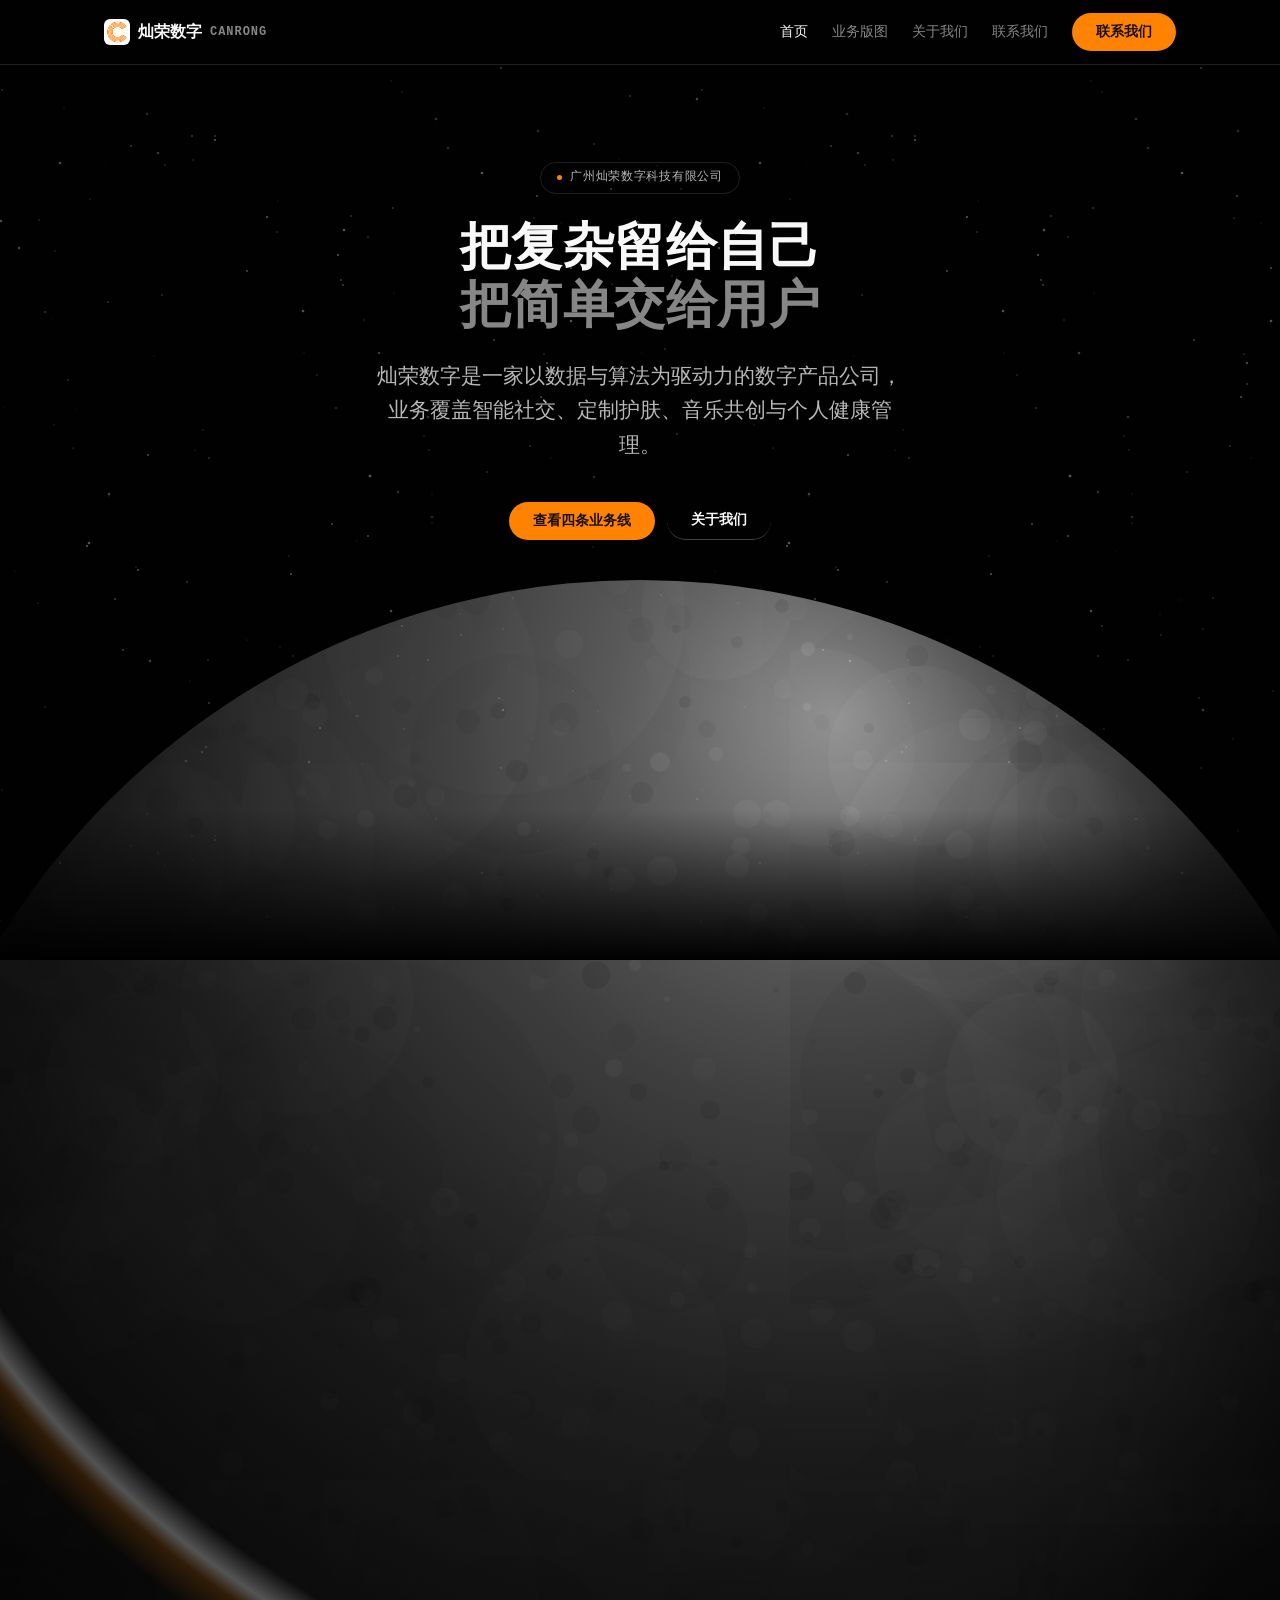
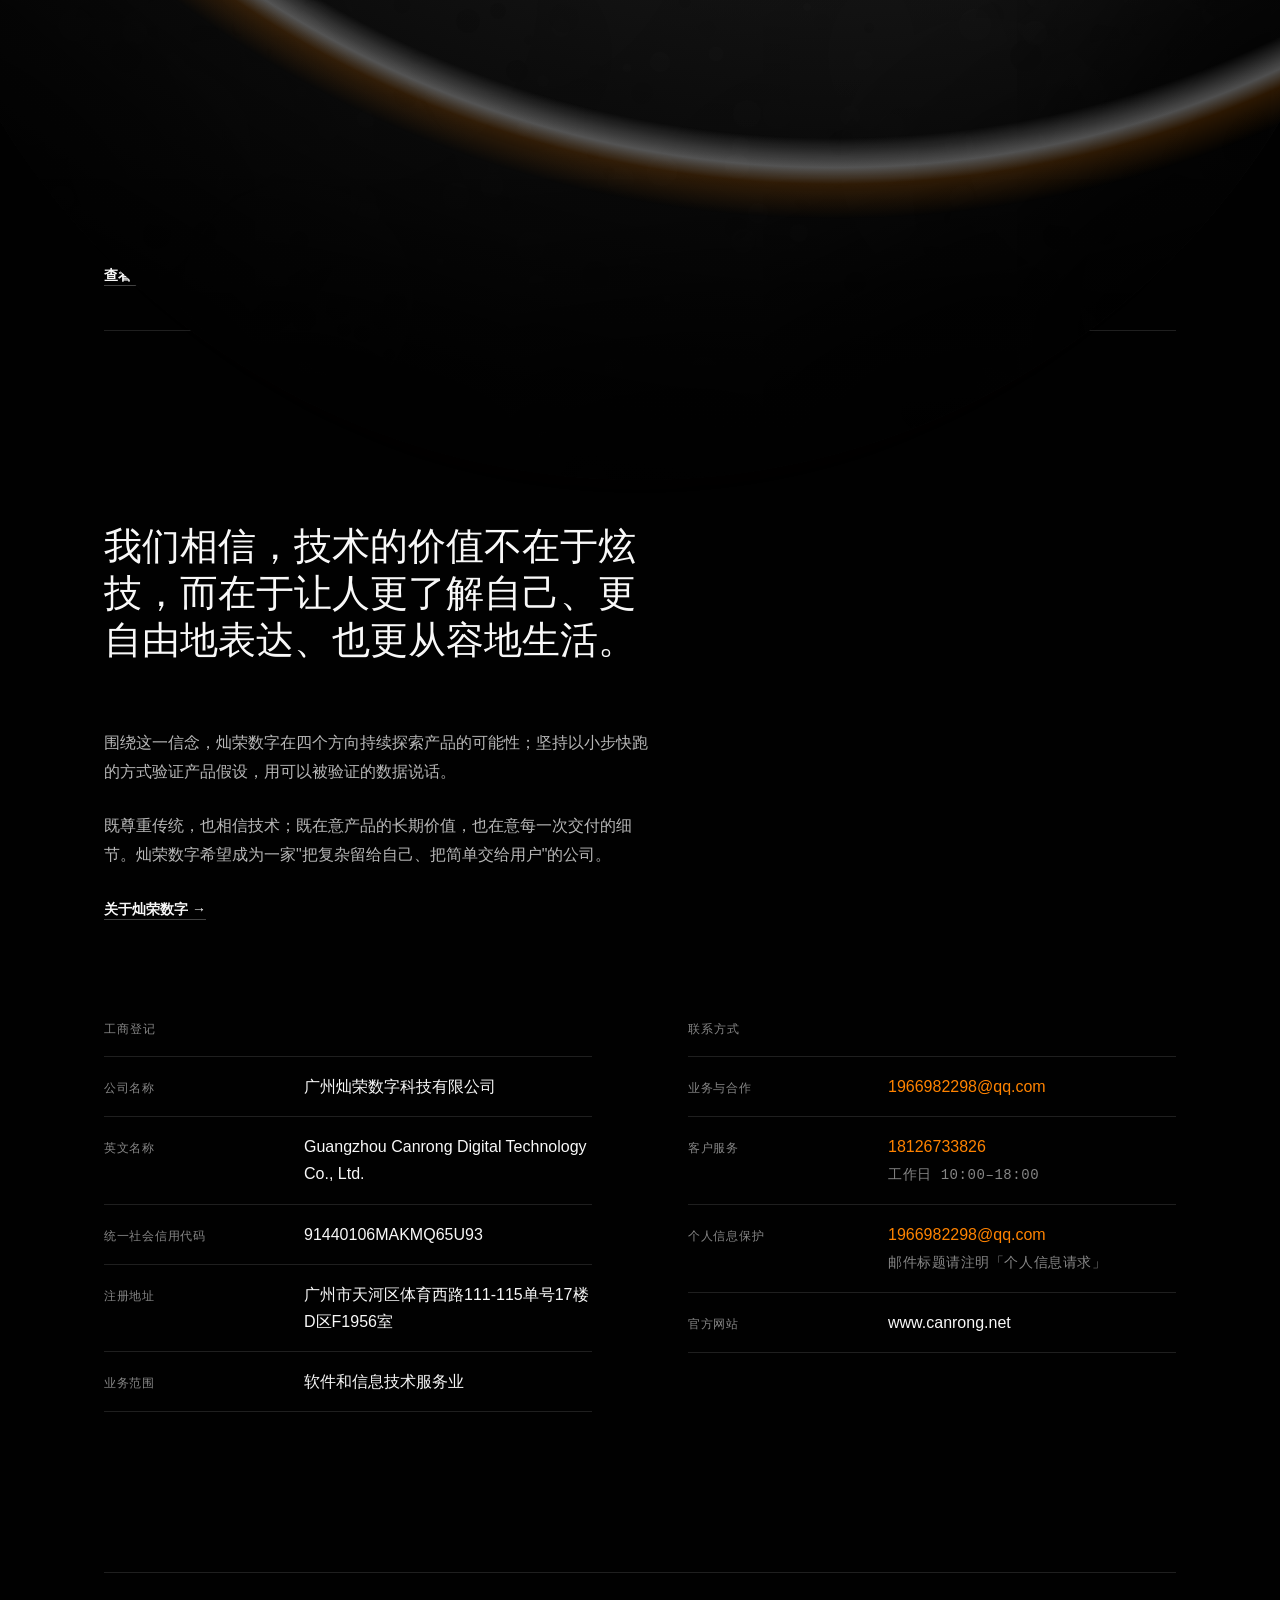
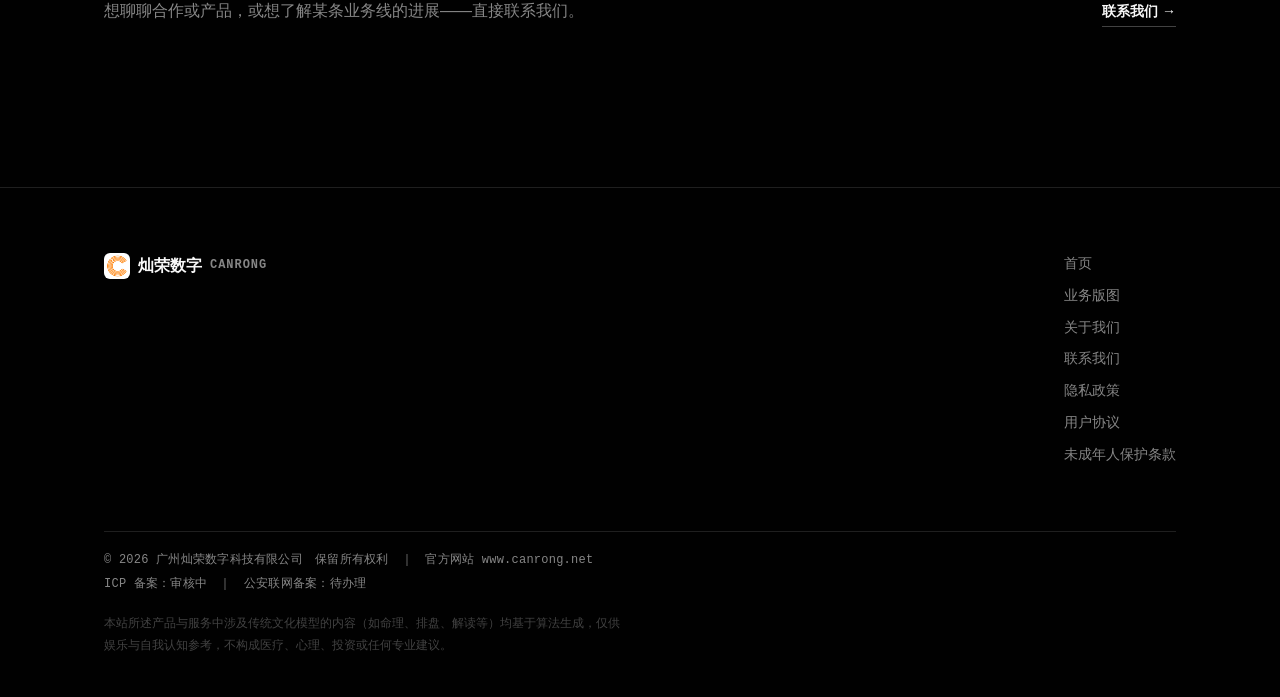
==== commit 57938ed5: "refactor(site): 按 Hallmark 重做版式语言 v3（左对齐编辑式 · 细分隔线替代卡片 · 非对称栏宽 · 三族字体 · 4pt/1.333 刻度）" ====
--- a/index.html
+++ b/index.html
@@ -6,14 +6,14 @@
 <title>灿荣数字 · 把复杂留给自己，把简单交给用户</title>
 <meta name="description" content="灿荣数字（广州灿荣数字科技有限公司）是一家以数据与算法驱动的数字产品公司，业务覆盖智能社交、定制护肤、音乐共创与个人健康管理。">
 <meta name="theme-color" content="#010101">
-<link rel="icon" href="assets/icon.png?v=446e8bc8" type="image/png" sizes="256x256">
-<link rel="stylesheet" href="style.css?v=446e8bc8">
+<link rel="icon" href="assets/icon.png?v=328f4905" type="image/png" sizes="256x256">
+<link rel="stylesheet" href="style.css?v=328f4905">
 </head>
 <body>
 
 <header class="site-header">
   <div class="page">
-    <a class="brand" href="index.html" aria-label="广州灿荣数字科技有限公司 首页"><img src="assets/logo.png?v=446e8bc8" alt="" width="28" height="28">灿荣数字</a>
+    <a class="brand" href="index.html" aria-label="广州灿荣数字科技有限公司 首页"><img src="assets/logo.png?v=328f4905" alt="" width="26" height="26">灿荣数字<em>CANRONG</em></a>
     <nav class="nav">
       <a href="index.html" aria-current="page">首页</a>
       <a href="business.html">业务版图</a>
@@ -28,129 +28,119 @@
   <div class="stars" aria-hidden="true"></div>
   <div class="inner">
     <span class="chip"><i></i>广州灿荣数字科技有限公司</span>
-    <h1 class="display">把复杂留给自己<span>把简单交给用户</span></h1>
-    <p class="lead">灿荣数字（广州灿荣数字科技有限公司）是一家以数据与算法为驱动力的数字产品公司，业务覆盖智能社交、定制护肤、音乐共创与个人健康管理。</p>
+    <h1 class="display">把复杂留给自己<span class="muted">把简单交给用户</span></h1>
+    <p class="lede">灿荣数字是一家以数据与算法为驱动力的数字产品公司，业务覆盖智能社交、定制护肤、音乐共创与个人健康管理。</p>
     <div class="actions">
-      <a class="btn btn-primary" href="business.html">查看四条业务线 →</a>
-      <a class="btn btn-ghost" href="about.html">关于我们</a>
+      <a class="btn btn-primary" href="business.html">查看四条业务线</a>
+      <a class="btn link-line" href="about.html">关于我们</a>
     </div>
   </div>
   <div class="planet" aria-hidden="true">
-    <span class="glow"></span>
-    <span class="sphere"></span>
-    <span class="tex"></span>
-    <span class="shade"></span>
-    <span class="rim"></span>
+    <span class="glow"></span><span class="sphere"></span><span class="tex"></span><span class="shade"></span><span class="rim"></span>
   </div>
 </section>
 
-<section class="section">
+<section class="section head">
   <div class="page">
-    <div class="sec-head">
-      <span class="kicker"><i></i>四条业务线</span>
-      <h2 class="display">灿荣数字在做什么<span>四个方向的持续探索</span></h2>
-    </div>
-    <div class="grid cols-4">
+    <h2 class="display">四条业务线</h2>
+    <p class="lede">四个方向，各自处在不同阶段——一条已进入研发，三条在规划中。点进任意一条可以看到它的产品形态与流程。</p>
+  </div>
+</section>
 
-      <article class="card">
-        <span class="icon" aria-hidden="true"><svg width="26" height="26" viewBox="0 0 24 24" fill="none" stroke="currentColor" stroke-width="1.6" stroke-linecap="round"><circle cx="12" cy="12" r="8.2"/><path d="M12 3.8v16.4M3.8 12h16.4"/><circle cx="12" cy="12" r="2.6"/></svg></span>
-        <h3>萃谱 TREP</h3>
-        <p>以传统命理知识体系为底、现代算法为骨，让认真寻找关系的人，在一开始就更懂彼此。</p>
-        <div class="foot"><em>智能匹配</span><a class="btn-text" href="trep.html">了解 →</a></div>
+<section class="section flush">
+  <div class="page">
+    <div class="rows">
+
+      <article>
+        <div>
+          <div class="meta"><span class="idx">01</span><span class="mono">智能匹配 · 研发中</span></div>
+          <h3>TREP萃谱</h3>
+        </div>
+        <div>
+          <p>以传统命理知识体系为底、现代算法为骨，让认真寻找关系的人，在一开始就更懂彼此。</p>
+          <p style="margin-top:var(--s-md)"><a class="link-line" href="trep.html">查看详情 →</a></p>
+        </div>
       </article>
 
-      <article class="card">
-        <span class="icon" aria-hidden="true"><svg width="26" height="26" viewBox="0 0 24 24" fill="none" stroke="currentColor" stroke-width="1.6" stroke-linecap="round" stroke-linejoin="round"><path d="M12 3.4c3.6 4.2 5.6 7.1 5.6 9.8a5.6 5.6 0 1 1-11.2 0c0-2.7 2-5.6 5.6-9.8Z"/></svg></span>
-        <h3>&lt; one's skinID &gt;</h3>
-        <p>从个体肌肤数据出发，为每个人给出真正属于自己的护肤方案，而不是一套标准答案。</p>
-        <div class="foot"><em>私人定制化护肤</span><a class="btn-text" href="skinid.html">了解 →</a></div>
+      <article class="flip">
+        <div>
+          <div class="meta"><span class="idx">02</span><span class="mono">私人定制化护肤 · 规划中</span></div>
+          <h3>&lt; one's skinID &gt;</h3>
+        </div>
+        <div>
+          <p>从个体肌肤数据出发，为每个人给出真正属于自己的护肤方案，而不是一套标准答案。</p>
+          <p style="margin-top:var(--s-md)"><a class="link-line" href="skinid.html">查看详情 →</a></p>
+        </div>
       </article>
 
-      <article class="card">
-        <span class="icon" aria-hidden="true"><svg width="26" height="26" viewBox="0 0 24 24" fill="none" stroke="currentColor" stroke-width="1.6" stroke-linecap="round"><path d="M4 12h2.4M9 6.6v10.8M13.2 3.8v16.4M17.4 8.4v7.2M21 12h-1.4"/></svg></span>
-        <h3>soundus</h3>
-        <p>让创作不再是孤岛：一个面向音乐人与创作者的共创平台，把灵感、协作与发布放在一起。</p>
-        <div class="foot"><em>音乐共创平台</span><a class="btn-text" href="soundus.html">了解 →</a></div>
+      <article>
+        <div>
+          <div class="meta"><span class="idx">03</span><span class="mono">音乐共创平台 · 规划中</span></div>
+          <h3>soundus</h3>
+        </div>
+        <div>
+          <p>让创作不再是孤岛：一个面向音乐人与创作者的共创平台，把灵感、协作与发布放在一起。</p>
+          <p style="margin-top:var(--s-md)"><a class="link-line" href="soundus.html">查看详情 →</a></p>
+        </div>
       </article>
 
-      <article class="card">
-        <span class="icon" aria-hidden="true"><svg width="26" height="26" viewBox="0 0 24 24" fill="none" stroke="currentColor" stroke-width="1.6" stroke-linecap="round" stroke-linejoin="round"><circle cx="12" cy="12" r="8.2"/><path d="M6.4 12.4h2.2l1.6-3.2 2 6 1.7-3.4h3.7"/></svg></span>
-        <h3>个人健康管理</h3>
-        <p>把零散的健康数据整理成看得懂、做得到的日常建议，让身体的变化有迹可循。</p>
-        <div class="foot"><em>让身体的变化有迹可循</span><a class="btn-text" href="health.html">了解 →</a></div>
+      <article class="flip">
+        <div>
+          <div class="meta"><span class="idx">04</span><span class="mono">让身体的变化有迹可循 · 规划中</span></div>
+          <h3>个人健康管理</h3>
+        </div>
+        <div>
+          <p>把零散的健康数据整理成看得懂、做得到的日常建议，让身体的变化有迹可循。</p>
+          <p style="margin-top:var(--s-md)"><a class="link-line" href="health.html">查看详情 →</a></p>
+        </div>
       </article>
 
     </div>
   </div>
 </section>
 
-<section class="section" style="padding-top:0">
+<section class="section">
   <div class="page">
-    <div class="sec-head">
-      <span class="kicker"><i></i>关于我们</span>
-      <h2 class="display">关于灿荣数字<span>事实</span></h2>
-      <p class="lead">我们相信，技术的价值不在于炫技，而在于让人更了解自己、更自由地表达、也更从容地生活。我们坚持以小步快跑的方式验证产品假设，用可以被验证的数据说话；既尊重传统，也相信技术；既在意产品的长期价值，也在意每一次交付的细节。</p>
-    </div>
-    <div class="grid cols-2">
-      <article class="panel">
-        <span class="kicker"><i></i>使命</span>
-        <h3 style="font-size:19px">用数字技术，让每个人更了解自己</h3>
-      </article>
-      <article class="panel">
-        <span class="kicker"><i></i>愿景</span>
-        <h3 style="font-size:19px">成为值得长期信赖的数字产品公司</h3>
-      </article>
-    </div>
-    <div class="grid cols-4" style="margin-top:16px">
-      <article class="panel"><h3>真诚</h3><p>不夸大产品能力，不用数据包装结论。</p></article>
-      <article class="panel"><h3>克制</h3><p>功能做减法，把注意力留给用户真正需要的事。</p></article>
-      <article class="panel"><h3>可验证</h3><p>每个判断都能被数据检验，也能被推翻。</p></article>
-      <article class="panel"><h3>长期主义</h3><p>做能持续五年以上的产品，而不是追一次热点。</p></article>
+    <p class="pull">我们相信，技术的价值不在于炫技，而在于让人更了解自己、更自由地表达、也更从容地生活。</p>
+    <div class="prose" style="margin-top:var(--s-2xl)">
+      <p>围绕这一信念，灿荣数字在四个方向持续探索产品的可能性；坚持以小步快跑的方式验证产品假设，用可以被验证的数据说话。</p>
+      <p>既尊重传统，也相信技术；既在意产品的长期价值，也在意每一次交付的细节。灿荣数字希望成为一家"把复杂留给自己、把简单交给用户"的公司。</p>
+      <p style="margin-top:var(--s-lg)"><a class="link-line" href="about.html">关于灿荣数字 →</a></p>
     </div>
   </div>
 </section>
 
-<section class="section" style="padding-top:0">
+<section class="section flush">
   <div class="page">
-    <div class="sec-head">
-      <h2 class="display">公司信息<span>可公开核验的登记信息</span></h2>
-    </div>
-    <div class="grid cols-2">
-      <div class="panel">
-        <h3>工商登记信息</h3>
-        <table class="info">
-          <tbody>
-            <tr><th>公司名称</th><td>广州灿荣数字科技有限公司</td></tr>
-            <tr><th>英文名称</th><td>Guangzhou Canrong Digital Technology Co., Ltd.</td></tr>
-            <tr><th>注册地址</th><td>广州市天河区体育西路111-115单号17楼D区F1956室</td></tr>
-            <tr><th>业务范围</th><td>软件和信息技术服务业</td></tr>
-            <tr><th>官方网站</th><td>www.canrong.net</td></tr>
-          </tbody>
-        </table>
+    <div class="facts">
+      <div>
+        <h3>工商登记</h3>
+        <dl class="spec">
+          <div><dt>公司名称</dt><dd>广州灿荣数字科技有限公司</dd></div>
+          <div><dt>英文名称</dt><dd>Guangzhou Canrong Digital Technology Co., Ltd.</dd></div>
+          <div><dt>统一社会信用代码</dt><dd>91440106MAKMQ65U93</dd></div>
+          <div><dt>注册地址</dt><dd>广州市天河区体育西路111-115单号17楼D区F1956室</dd></div>
+          <div><dt>业务范围</dt><dd>软件和信息技术服务业</dd></div>
+        </dl>
       </div>
-      <div class="panel">
-        <h3>联系我们</h3>
-        <table class="info">
-          <tbody>
-            <tr><th>业务与合作</th><td><a href="mailto:1966982298@qq.com">1966982298@qq.com</a></td></tr>
-            <tr><th>客户服务热线</th><td><a href="tel:+8618126733826">18126733826</a>（工作日 10:00–18:00）</td></tr>
-            <tr><th>隐私与个人信息保护</th><td><a href="mailto:1966982298@qq.com">1966982298@qq.com</a></td></tr>
-            <tr><th>通讯地址</th><td>广州市天河区体育西路111-115单号17楼D区F1956室</td></tr>
-          </tbody>
-        </table>
+      <div>
+        <h3>联系方式</h3>
+        <dl class="spec">
+          <div><dt>业务与合作</dt><dd><a href="mailto:1966982298@qq.com">1966982298@qq.com</a></dd></div>
+          <div><dt>客户服务</dt><dd><a href="tel:+8618126733826">18126733826</a><br><span class="mono">工作日 10:00–18:00</span></dd></div>
+          <div><dt>个人信息保护</dt><dd><a href="mailto:1966982298@qq.com">1966982298@qq.com</a><br><span class="mono">邮件标题请注明「个人信息请求」</span></dd></div>
+          <div><dt>官方网站</dt><dd>www.canrong.net</dd></div>
+        </dl>
       </div>
     </div>
   </div>
 </section>
 
-<section class="section" style="padding-top:0">
+<section class="section tight">
   <div class="page">
-    <div class="cta-band">
-      <h2 class="display">想聊聊合作或产品<span>我们通常在 3 个工作日内回复</span></h2>
-      <div class="actions">
-        <a class="btn btn-primary" href="mailto:1966982298@qq.com">发送邮件 →</a>
-        <a class="btn btn-ghost" href="contact.html">联系方式</a>
-      </div>
+    <div class="endnote">
+      <p>想聊聊合作或产品，或想了解某条业务线的进展——直接联系我们。</p>
+      <a class="link-line" href="contact.html">联系我们 →</a>
     </div>
   </div>
 </section>
@@ -158,15 +148,14 @@
 <footer class="site-footer">
   <div class="page">
     <div class="top">
-      <a class="brand" href="index.html"><img src="assets/logo.png?v=446e8bc8" alt="" width="28" height="28">灿荣数字</a>
+      <a class="brand" href="index.html"><img src="assets/logo.png?v=328f4905" alt="" width="26" height="26">灿荣数字<em>CANRONG</em></a>
       <nav>
         <a href="index.html">首页</a><a href="business.html">业务版图</a><a href="about.html">关于我们</a><a href="contact.html">联系我们</a><a href="privacy.html">隐私政策</a><a href="terms.html">用户协议</a><a href="minors.html">未成年人保护条款</a>
       </nav>
     </div>
     <div class="legal">
-      © 2026 广州灿荣数字科技有限公司　保留所有权利<br>
-      Guangzhou Canrong Digital Technology Co., Ltd.　｜　官方网站：www.canrong.net<br>
-      <span>ICP 备案：审核中</span>　｜　<span>公安联网备案：待办理</span>
+      © 2026 广州灿荣数字科技有限公司　保留所有权利　｜　官方网站 www.canrong.net<br>
+      ICP 备案：审核中　｜　公安联网备案：待办理
     </div>
     <p class="disclaimer">本站所述产品与服务中涉及传统文化模型的内容（如命理、排盘、解读等）均基于算法生成，仅供娱乐与自我认知参考，不构成医疗、心理、投资或任何专业建议。</p>
   </div>
--- a/style.css
+++ b/style.css
@@ -1,62 +1,149 @@
-/* 灿荣数字官网 · A2（Setrex 深色极简）
- * 底色/文字令牌与主站 Terminal 主题同源（hex 化以兼容老浏览器）；强调色取品牌橙 rgb(255,131,0)。
- * 纪律：页面不写内联色值；底色近纯黑、强调色=品牌橙、大标题居中、面板圆角细边框。 */
+/* 灿荣数字官网 · A2（Setrex 深色极简）· v3 版式语言
+ * 依据 Hallmark 反 AI 味规则重做（third-party/hallmark-skill/references/layout-and-space.md、typography.md）：
+ *   ① 取消「全站居中」——改为左对齐编辑式版式（居中只保留首页 Hero，那是用户选定的参考图）
+ *   ② 取消「卡片墙 / 面板套面板」——改用细分隔线 + 悬挂数字 + 非对称栏宽
+ *   ③ 间距不再处处相等——按 4pt 刻度的九档命名使用，同页混用大小档
+ *   ④ 字体成对：正文系统无衬线 · 显示用中文衬线（display）· 数字与微标用等宽（outlier，仅两个角色）
+ *   ⑤ 颜色一律走令牌（页面内联色值必须为 0）；无渐变标题 / 无光晕 / 无动画装饰
+ * 令牌色值与主站 Terminal 主题同源（hex 化以兼容旧浏览器），强调色 = 品牌橙 rgb(255,131,0)。 */
 :root{
  --paper:#010101; --paper-2:#040404; --paper-3:#0B0B0B;
  --rule:#1F1F1F; --rule-2:#424242;
  --muted:#868686; --ink-2:#B7B7B7; --ink:#F8F8F8;
  --accent:#FF8300; --accent-ink:#17100A;
- --radius:18px; --pill:999px; --page:1180px;
- --sans:-apple-system,BlinkMacSystemFont,"Segoe UI","PingFang SC","Hiragino Sans GB","Microsoft YaHei","Noto Sans SC",sans-serif;
+ /* 间距刻度：4pt 基准，九档，按用途命名（不再手写 px） */
+ --s-3xs:.125rem; --s-2xs:.25rem; --s-xs:.5rem; --s-sm:.75rem; --s-md:1rem;
+ --s-lg:1.5rem; --s-xl:2.5rem; --s-2xl:4rem; --s-3xl:6rem;
+ /* 字号刻度：perfect fourth 1.333 */
+ --t-xs:.75rem; --t-sm:.875rem; --t-md:1rem; --t-lg:1.333rem;
+ --t-xl:1.777rem; --t-2xl:2.369rem; --t-3xl:3.157rem;
+ --page:1120px; --pill:999px;
+ /* 字体三族为上限：body 系统无衬线 / display 中文衬线 / mono 数字与微标 */
+ --font-body:-apple-system,BlinkMacSystemFont,"Segoe UI","PingFang SC","Hiragino Sans GB","Microsoft YaHei","Noto Sans SC",sans-serif;
+ --font-display:"Songti SC","Source Han Serif SC","Noto Serif SC",Georgia,"Times New Roman",serif;
+ --font-mono:ui-monospace,SFMono-Regular,"SF Mono",Menlo,Consolas,monospace;
 }
 *{box-sizing:border-box}
-html{-webkit-text-size-adjust:100%;scroll-behavior:smooth}
-body{margin:0;background:var(--paper);color:var(--ink-2);font:16px/1.7 var(--sans);-webkit-font-smoothing:antialiased}
+html{-webkit-text-size-adjust:100%;overflow-x:clip;scroll-behavior:smooth}
+body{margin:0;background:var(--paper);color:var(--ink-2);font:var(--t-md)/1.7 var(--font-body);overflow-x:clip;-webkit-font-smoothing:antialiased}
 img{max-width:100%;display:block}
 a{color:var(--ink);text-decoration:none;transition:color .15s ease}
 a:hover{color:var(--accent)}
-:focus-visible{outline:2px solid var(--accent);outline-offset:3px;border-radius:8px}
-.page{max-width:var(--page);margin:0 auto;padding:0 24px}
-
-/* ── 顶栏：三段式（品牌 · 导航 · 胶囊 CTA）── */
-.site-header{position:sticky;top:0;z-index:50;background:rgba(1,1,1,.78);-webkit-backdrop-filter:blur(14px);backdrop-filter:blur(14px);border-bottom:1px solid var(--rule)}
-.site-header .page{display:flex;align-items:center;gap:22px;height:68px}
-.brand{display:flex;align-items:center;gap:10px;font-weight:700;color:var(--ink);font-size:17px;letter-spacing:-.01em;white-space:nowrap}
-.brand img{width:28px;height:28px;border-radius:8px}
-.nav{display:flex;gap:26px;margin-left:auto;font-size:14px}
+:focus-visible{outline:2px solid var(--accent);outline-offset:3px}
+.page{max-width:var(--page);margin:0 auto;padding:0 var(--s-lg)}
+
+/* ── 顶栏（用户选定的 A2 三段式；只保留一条细线，不做玻璃堆叠）── */
+.site-header{position:sticky;top:0;z-index:200;background:var(--paper);border-bottom:1px solid var(--rule)}
+.site-header .page{display:flex;align-items:center;gap:var(--s-lg);height:64px}
+.brand{display:flex;align-items:center;gap:var(--s-xs);font-weight:600;color:var(--ink);font-size:var(--t-md);white-space:nowrap}
+.brand img{width:26px;height:26px;border-radius:6px}
+.brand em{font-style:normal;font-family:var(--font-mono);font-size:var(--t-xs);color:var(--muted);letter-spacing:.08em}
+.nav{display:flex;gap:var(--s-lg);margin-left:auto;font-size:var(--t-sm)}
 .nav a{color:var(--muted)}
 .nav a:hover,.nav a[aria-current="page"]{color:var(--ink)}
-.btn{display:inline-flex;align-items:center;gap:8px;height:42px;padding:0 20px;border-radius:var(--pill);font-size:14px;font-weight:600;border:1px solid transparent;transition:.18s ease;white-space:nowrap}
+.btn{display:inline-flex;align-items:center;gap:var(--s-xs);height:38px;padding:0 var(--s-lg);border-radius:var(--pill);font-size:var(--t-sm);font-weight:600}
 .btn-primary{background:var(--accent);color:var(--accent-ink)}
 .btn-primary:hover{filter:brightness(1.07);color:var(--accent-ink)}
-.btn-ghost{border-color:var(--rule-2);color:var(--ink)}
-.btn-ghost:hover{border-color:var(--ink);color:var(--ink)}
-.btn-text{font-size:14px;color:var(--ink);font-weight:600}
-
-/* ── 通用区块 ── */
-.section{padding:104px 0}
-.sec-head{text-align:center;max-width:820px;margin:0 auto 56px}
-.kicker{display:inline-flex;align-items:center;gap:8px;font-size:12.5px;color:var(--muted);letter-spacing:.04em;margin-bottom:18px}
-.kicker i{width:6px;height:6px;border-radius:50%;background:var(--accent);font-style:normal}
-h1.display{margin:0;font-size:clamp(2.4rem,5vw + .8rem,4.5rem);line-height:1.07;letter-spacing:-.02em;font-weight:700;color:var(--ink)}
-h1.display span{display:block;color:var(--muted)}
-h2.display{margin:0;font-size:clamp(1.7rem,2.6vw + .9rem,2.85rem);line-height:1.14;letter-spacing:-.02em;font-weight:700;color:var(--ink)}
-h2.display span{display:block;color:var(--muted)}
-.lead{margin:22px auto 0;max-width:54ch;font-size:16px;color:var(--muted);line-height:1.78}
-.actions{display:flex;gap:12px;justify-content:center;flex-wrap:wrap;margin-top:34px}
+@media(max-width:680px){.nav{display:none}}
+
+/* ── 排版：显示字用衬线，正文用无衬线，数字与微标用等宽 ── */
+h1,h2,h3,h4{margin:0;color:var(--ink)}
+.display{font-family:var(--font-display);font-weight:600;letter-spacing:.01em;line-height:1.16}
+h1.display{font-size:clamp(var(--t-2xl),4.2vw + .6rem,var(--t-3xl))}
+h2.display{font-size:clamp(var(--t-xl),1.6vw + .8rem,var(--t-2xl))}
+h3.display{font-size:var(--t-lg)}
+.lede{margin:var(--s-lg) 0 0;font-size:var(--t-lg);line-height:1.62;color:var(--ink-2);max-width:46ch}
+p{margin:0}
+.prose p + p{margin-top:var(--s-lg)}
+.prose p{font-size:var(--t-md);line-height:1.85;color:var(--ink-2);max-width:62ch}
+.muted{color:var(--muted)}
+.dim{color:var(--rule-2)}
+.small{font-size:var(--t-sm)}
+.mono{font-family:var(--font-mono);font-size:var(--t-sm);letter-spacing:.04em;color:var(--muted)}
+.idx{font-family:var(--font-mono);font-size:var(--t-sm);color:var(--accent);letter-spacing:.06em}
+.note{font-family:var(--font-mono);font-size:var(--t-xs);color:var(--muted);letter-spacing:.04em}
+.link-line{border-bottom:1px solid var(--rule-2);padding-bottom:2px;color:var(--ink);font-size:var(--t-sm);font-weight:600}
+.link-line:hover{border-color:var(--accent);color:var(--accent)}
+/* 破格元素：跨出文本栏的大字（每页最多一处） */
+.pull{margin:0;font-family:var(--font-display);font-size:clamp(var(--t-xl),3vw + .8rem,var(--t-2xl));line-height:1.24;color:var(--ink);max-width:30ch}
+.pull-pair{display:grid;gap:var(--s-2xl)}
+@media(min-width:860px){.pull-pair{grid-template-columns:minmax(0,1fr) minmax(0,1fr);gap:var(--s-3xl)}}
+
+/* ── 区块节奏：不再处处等距（同页混用 --s-xl/--s-2xl/--s-3xl）── */
+.section{padding-block:var(--s-3xl)}
+.section.tight{padding-block:var(--s-2xl)}
+.section.head{padding-block:var(--s-2xl) var(--s-xl)}
+.section.flush{padding-block:0 var(--s-3xl)}
 .rule{height:1px;background:var(--rule);border:0;margin:0}
-.page-head{text-align:center;max-width:960px;margin:0 auto}
-.page-head h1.display{font-size:clamp(1.95rem,3.4vw + .6rem,3.4rem)}
-.page-head .lead{margin-top:20px}
-
-/* ── Hero：居中大字 + 星球地平线（纯 CSS，无图片）── */
-.hero{position:relative;overflow:hidden;padding:132px 0 0}
-.hero .inner{position:relative;z-index:3;max-width:900px;margin:0 auto;padding:0 24px;text-align:center}
-.chip{display:inline-flex;align-items:center;gap:9px;height:34px;padding:0 15px;border:1px solid var(--rule);border-radius:var(--pill);background:rgba(11,11,11,.55);font-size:12.5px;color:var(--ink-2)}
-.chip i{width:6px;height:6px;border-radius:50%;background:var(--accent);font-style:normal}
-.hero h1.display{margin-top:26px}
-.stars{position:absolute;inset:0;background:url(assets/stars.svg) repeat;background-size:700px 700px;opacity:.55;z-index:1;-webkit-mask-image:linear-gradient(180deg,#000 55%,transparent);mask-image:linear-gradient(180deg,#000 55%,transparent)}
-.planet{position:relative;height:48vh;min-height:340px;margin-top:-120px}
+.hairline{border-top:1px solid var(--rule)}
+
+/* ── 细分隔线列表：替代卡片墙（悬挂数字 + 非对称栏宽）── */
+.rows{display:grid}
+.rows > *{border-top:1px solid var(--rule);padding-block:var(--s-xl)}
+.rows > *:last-child{border-bottom:1px solid var(--rule)}
+.rows article{display:grid;gap:var(--s-md)}
+@media(min-width:900px){
+  .rows article{grid-template-columns:minmax(0,7fr) minmax(0,5fr);gap:var(--s-2xl);align-items:start}
+  .rows article.flip > :first-child{order:2}
+}
+.rows h3{font-size:var(--t-lg);font-weight:600;color:var(--ink)}
+.rows.glossary article{grid-template-columns:minmax(0,4fr) minmax(0,8fr)}
+@media(max-width:900px){.rows.glossary article{grid-template-columns:1fr}}
+.rows p{font-size:var(--t-md);line-height:1.8;color:var(--muted);max-width:46ch}
+.rows .meta{display:flex;align-items:baseline;gap:var(--s-md);flex-wrap:wrap;margin-bottom:var(--s-sm)}
+
+/* ── 事实表（微标在左、值在右；细线分行）── */
+.spec{display:grid;margin:0}
+.spec > div{display:grid;gap:var(--s-2xs);border-top:1px solid var(--rule);padding-block:var(--s-md)}
+.spec > div:last-child{border-bottom:1px solid var(--rule)}
+@media(min-width:760px){
+  .spec > div{grid-template-columns:11rem minmax(0,1fr);gap:var(--s-lg);align-items:baseline}
+  .spec dt{text-align:left}
+}
+.spec dt{font-family:var(--font-mono);font-size:var(--t-xs);letter-spacing:.06em;color:var(--muted);margin:0}
+.spec dd{margin:0;font-size:var(--t-md);color:var(--ink);line-height:1.7}
+.spec a{color:var(--accent)}
+.facts{display:grid;gap:var(--s-xl)}
+@media(min-width:900px){.facts{grid-template-columns:minmax(0,1fr) minmax(0,1fr);gap:var(--s-3xl)}}
+.facts h3{font-family:var(--font-mono);font-size:var(--t-xs);letter-spacing:.08em;color:var(--muted);font-weight:400;margin-bottom:var(--s-md)}
+
+/* ── 收尾行（替代 CTA 大色块）：一行话 + 右侧连线 ── */
+.endnote{border-top:1px solid var(--rule);padding-top:var(--s-lg);display:flex;justify-content:space-between;align-items:baseline;gap:var(--s-lg);flex-wrap:wrap}
+.endnote p{font-size:var(--t-md);color:var(--muted)}
+
+/* ── 页脚 ── */
+.site-footer{border-top:1px solid var(--rule);margin-top:var(--s-3xl);padding-block:var(--s-2xl) var(--s-xl)}
+.site-footer .top{display:flex;justify-content:space-between;gap:var(--s-xl);flex-wrap:wrap;align-items:flex-start}
+.site-footer nav{display:grid;gap:var(--s-xs) var(--s-lg);grid-template-columns:repeat(auto-fit,minmax(7rem,auto));font-size:var(--t-sm)}
+.site-footer nav a{color:var(--muted)}
+.site-footer .legal{margin-top:var(--s-2xl);padding-top:var(--s-md);border-top:1px solid var(--rule);font-family:var(--font-mono);font-size:var(--t-xs);color:var(--muted);line-height:2;letter-spacing:.02em}
+.disclaimer{margin:var(--s-md) 0 0;color:var(--rule-2);font-size:var(--t-xs);line-height:1.9;max-width:78ch}
+
+/* ── 图形母题（受保护资产：星盘/分子/声波/数据环；只用细线＋accent，不做动画）── */
+.motif{color:var(--accent);opacity:.85}
+.motif.wide{width:100%;height:auto;max-width:460px}
+
+/* ── 业务线互链（细线文字行，不再用胶囊排）── */
+.line-tabs{display:flex;flex-wrap:wrap;gap:var(--s-xs) var(--s-lg);font-size:var(--t-sm);padding-bottom:var(--s-sm)}
+.line-tabs a{color:var(--muted)}
+.line-tabs a[aria-current="page"]{color:var(--ink);border-bottom:1px solid var(--accent);padding-bottom:2px}
+.line-tabs a + a::before{content:"／";color:var(--rule-2);margin-right:var(--s-lg)}
+
+/* ── 关键词行（细线文字，不做胶囊堆、不做无限滚动）── */
+.keywords{display:flex;flex-wrap:wrap;gap:var(--s-xs) var(--s-lg);font-size:var(--t-sm);color:var(--muted)}
+.keywords span + span::before{content:"／";color:var(--rule-2);margin-right:var(--s-lg)}
+
+/* ── 首页 Hero（保留用户选定的 A2 参考语言：居中 + 星球地平线）── */
+.hero{position:relative;overflow:visible;padding:var(--s-3xl) 0 0}
+.hero .inner{position:relative;z-index:3;max-width:900px;margin:0 auto;padding:0 var(--s-lg);text-align:center}
+.chip{display:inline-flex;align-items:center;gap:var(--s-xs);height:32px;padding:0 var(--s-md);border:1px solid var(--rule);border-radius:var(--pill);font-family:var(--font-mono);font-size:var(--t-xs);letter-spacing:.06em;color:var(--ink-2)}
+.chip i{width:5px;height:5px;border-radius:50%;background:var(--accent);font-style:normal}
+.hero h1.display{margin-top:var(--s-lg)}
+.hero h1.display span{display:block;color:var(--muted)}
+.hero .lede{margin-inline:auto}
+.hero .actions{display:flex;gap:var(--s-sm);justify-content:center;flex-wrap:wrap;margin-top:var(--s-xl)}
+.stars{position:absolute;inset:0;background:url(assets/stars.svg) repeat;background-size:700px 700px;opacity:.5;z-index:1;-webkit-mask-image:linear-gradient(180deg,#000 55%,transparent);mask-image:linear-gradient(180deg,#000 55%,transparent)}
+.planet{position:relative;height:44vh;min-height:300px;margin-top:var(--s-lg)}
 .planet .glow,.planet .sphere,.planet .tex,.planet .shade,.planet .rim{position:absolute;left:50%;top:4%;width:min(1500px,178vw);aspect-ratio:1;transform:translateX(-50%);border-radius:50%}
 .planet .glow{top:-26%;width:min(1800px,205vw);background:radial-gradient(circle,rgba(255,131,0,.10) 0%,rgba(255,131,0,0) 58%);filter:blur(30px)}
 .planet .sphere{background:radial-gradient(circle at 63% 9%,#7E7E7E 0%,#5A5A5A 10%,#3A3A3A 24%,#202020 42%,#111111 62%,#080808 82%,#040404 100%);box-shadow:inset -90px -130px 220px rgba(0,0,0,.95)}
@@ -64,185 +151,93 @@
 .planet .shade{background:radial-gradient(circle at 63% 9%,rgba(255,255,255,.16) 0%,rgba(255,255,255,.04) 14%,rgba(0,0,0,0) 34%,rgba(0,0,0,.35) 62%,rgba(0,0,0,.75) 84%,rgba(0,0,0,.9) 100%)}
 .planet .rim{background:radial-gradient(circle at 63% 9%,rgba(255,255,255,0) 61.6%,rgba(255,255,255,.30) 63.4%,rgba(255,131,0,.16) 64.4%,rgba(255,255,255,0) 66.5%);filter:blur(.6px)}
 .planet:after{content:"";position:absolute;left:0;right:0;bottom:0;height:38%;background:linear-gradient(180deg,rgba(1,1,1,0),var(--paper));pointer-events:none}
-@media(max-width:820px){.planet{margin-top:-70px}}
-
-/* ── 卡片与面板 ── */
-.grid{display:grid;gap:16px}
-.cols-2{grid-template-columns:repeat(2,1fr)}
-.cols-3{grid-template-columns:repeat(3,1fr)}
-.cols-4{grid-template-columns:repeat(4,1fr)}
-.card,.panel,.cta-band{background:var(--paper-3);border:1px solid var(--rule);border-radius:var(--radius)}
-.card{padding:26px 24px;display:flex;flex-direction:column;gap:12px}
-.card:hover{border-color:var(--rule-2)}
-.card .icon{color:var(--accent)}
-.card h3{margin:0;font-size:17.5px;color:var(--ink);letter-spacing:-.01em;font-weight:600}
-.card p{margin:0;font-size:14.5px;color:var(--muted);line-height:1.72}
-.card .foot{margin-top:auto;padding-top:16px;font-size:12.5px;color:var(--muted);display:flex;justify-content:space-between;align-items:center;gap:10px}
-.card .foot em{font-style:normal;color:var(--ink-2)}
-.panel{padding:28px 26px}
-.panel h3{margin:0 0 6px;font-size:16px;color:var(--ink);font-weight:600}
-.panel p{margin:0;font-size:14.5px;color:var(--muted)}
-.panel .big{font-size:2.4rem;font-weight:700;color:var(--ink);letter-spacing:-.02em;display:block;line-height:1.1}
-
-/* ── 信息表（细线分隔，不用盒子）── */
-.info{width:100%;border-collapse:collapse;font-size:15px}
-.info th,.info td{padding:15px 4px;border-bottom:1px solid var(--rule);text-align:left;vertical-align:top}
-.info th{width:34%;color:var(--muted);font-weight:400;font-size:13.5px;white-space:nowrap}
-.info td{color:var(--ink)}
-.info tr:last-child th,.info tr:last-child td{border-bottom:0}
-.info a{color:var(--accent)}
-
-/* ── 功能清单 ── */
-.list{margin:0;padding:0;list-style:none;display:grid;gap:18px}
-.list li{padding-left:22px;position:relative;color:var(--ink-2);font-size:15.5px;line-height:1.8}
-.list li:before{content:"";position:absolute;left:0;top:.72em;width:8px;height:8px;border-radius:2px;background:var(--accent)}
-.list strong{color:var(--ink);font-weight:600}
-
-/* ── CTA 带 ── */
-.cta-band{padding:64px 34px;text-align:center;border-radius:26px}
-.cta-band .lead{margin-top:18px}
-
-/* ── 页脚 ── */
-.site-footer{margin-top:48px;border-top:1px solid var(--rule);padding:60px 0 44px}
-.site-footer .top{display:flex;justify-content:space-between;gap:30px;flex-wrap:wrap;align-items:flex-start}
-.site-footer nav{display:flex;gap:24px;flex-wrap:wrap;font-size:13.5px}
-.site-footer nav a{color:var(--muted)}
-.site-footer .legal{margin-top:34px;padding-top:24px;border-top:1px solid var(--rule);color:var(--muted);font-size:12.5px;line-height:2}
-.disclaimer{margin:18px 0 0;color:#5C5C5C;font-size:12px;line-height:1.85;max-width:84ch}
-
-/* ── 法律页（由脚本生成）── */
-.article{max-width:840px;margin:0 auto;padding:56px 24px 20px}
-.article h1{font-size:clamp(2rem,3vw + .8rem,3rem);line-height:1.14;letter-spacing:-.02em;font-weight:700;color:var(--ink);margin:0 0 14px}
-.article .meta{color:var(--muted);font-size:13.5px;margin:0 0 34px}
-.article h2{font-size:19.5px;color:var(--ink);font-weight:600;margin:52px 0 14px;padding-top:22px;border-top:1px solid var(--rule);letter-spacing:-.01em}
-.article h3{font-size:16.5px;color:var(--ink);font-weight:600;margin:30px 0 10px}
-.article p,.article li{color:var(--ink-2);font-size:15.5px;line-height:1.9}
-.article strong{color:var(--ink);font-weight:600}
+
+/* ── 结构一 · Almanac（TREP）：编号与标题同行 + 厚编号线 + 悬挂数字；无左栏眉标（Hallmark gate 54）── */
+.stages{list-style:none;margin:0;padding:0;counter-reset:none}
+.stage{border-top:2px solid var(--rule-2);padding:var(--s-lg) 0 var(--s-2xl)}
+.stage-head{display:grid;grid-template-columns:auto minmax(0,1fr);gap:var(--s-md);align-items:baseline}
+.stage-head .num{font-family:var(--font-mono);font-size:var(--t-md);color:var(--accent);letter-spacing:.04em}
+.stage-head h2{font-family:var(--font-display);font-weight:600;font-size:clamp(var(--t-lg),1.4vw + .7rem,var(--t-xl));line-height:1.24;letter-spacing:.01em}
+.stage-meta{margin:var(--s-sm) 0 0;font-family:var(--font-mono);font-size:var(--t-xs);color:var(--muted);letter-spacing:.05em}
+.stage-body{margin-top:var(--s-lg);max-width:64ch}
+.stage-body p{font-size:var(--t-md);line-height:1.85;color:var(--ink-2)}
+.trio{display:grid;gap:var(--s-lg)}
+@media(min-width:860px){.trio{grid-template-columns:1.15fr 1fr .85fr;gap:var(--s-xl)}}
+.trio > div{border-top:1px solid var(--rule-2);padding-top:var(--s-sm)}
+.trio h3{margin-bottom:var(--s-2xs);font-size:var(--t-md);color:var(--ink);font-weight:600}
+.trio p{margin:0;font-size:var(--t-sm);line-height:1.75;color:var(--muted)}
+.steps{list-style:none;margin:0;padding:0}
+.steps li{display:grid;grid-template-columns:2.5rem minmax(0,1fr);gap:var(--s-lg);border-top:1px solid var(--rule);padding-block:var(--s-md);align-items:baseline}
+.steps .n{font-family:var(--font-mono);font-size:var(--t-xs);color:var(--accent);letter-spacing:.06em}
+.steps h3{margin:0;font-size:var(--t-md);color:var(--ink);font-weight:600}
+.steps p{margin:var(--s-3xs) 0 0;font-size:var(--t-sm);color:var(--muted);line-height:1.75}
+
+/* ── 结构二 · Atelier（skinID）：双联画，非对称栏宽（1.15 : 0.85），靠留白分隔 ── */
+.split{display:grid;gap:var(--s-xl)}
+@media(min-width:960px){
+  .split{grid-template-columns:minmax(0,1.15fr) minmax(0,.85fr);gap:var(--s-3xl);align-items:start}
+  .split.flip > :first-child{order:2}
+}
+.split h2{font-family:var(--font-display);font-weight:600;font-size:clamp(var(--t-lg),1.2vw + .7rem,var(--t-xl));line-height:1.24}
+.split .lede{font-size:var(--t-md);max-width:34rem}
+.plain-list{list-style:none;margin:0;padding:0;display:grid;gap:var(--s-2xl)}
+.plain-list li{border-top:1px solid var(--rule);padding-top:var(--s-md)}
+.plain-list h3{margin-bottom:var(--s-2xs);font-size:var(--t-md);color:var(--ink);font-weight:600}
+.plain-list p{font-size:var(--t-sm);line-height:1.8;color:var(--muted)}
+
+/* ── 结构三 · Manifesto（soundus）：通栏色块宣言 + 通栏重置 ── */
+.manifesto{background:var(--accent);color:var(--accent-ink);padding:var(--s-2xl) 0}
+.manifesto .statement{margin:0;font-family:var(--font-display);font-weight:600;font-size:clamp(var(--t-2xl),4vw + .6rem,var(--t-3xl));line-height:1.12;letter-spacing:.01em}
+.manifesto .sub{margin:var(--s-md) 0 0;font-size:var(--t-md);line-height:1.7;max-width:42rem;opacity:.85}
+.manifesto-body{padding-block:var(--s-2xl)}
+.wide-trio{display:grid;gap:var(--s-lg)}
+@media(min-width:860px){.wide-trio{grid-template-columns:1.3fr 1fr .9fr;gap:var(--s-xl)}}
+.wide-trio > div{border-top:1px solid var(--rule-2);padding-top:var(--s-sm)}
+.wide-trio h3{margin-bottom:var(--s-2xs);font-size:var(--t-md);color:var(--ink);font-weight:600}
+.wide-trio p{margin:0;font-size:var(--t-sm);line-height:1.8;color:var(--muted)}
+.band{border-top:1px solid var(--rule);margin-top:var(--s-2xl);padding-top:var(--s-lg)}
+.band .statement{margin:0;font-family:var(--font-display);font-weight:600;font-size:clamp(var(--t-xl),2.4vw + .6rem,var(--t-2xl));line-height:1.2;color:var(--ink);max-width:36ch}
+.band .sub{margin:var(--s-sm) 0 0;font-size:var(--t-md);color:var(--muted);max-width:44rem}
+.wave-band{padding:var(--s-lg) 0 0}
+.wave-band svg{display:block;width:100%;height:78px;color:var(--accent);opacity:.75}
+.btn-huge{display:inline-flex;align-items:center;gap:var(--s-xs);height:56px;padding:0 var(--s-xl);border-radius:var(--pill);background:var(--accent-ink);color:var(--accent);font-size:var(--t-md);font-weight:700}
+
+/* ── 结构四 · Coral（health）：单列窄栏长文（左对齐收窄，不做居中）── */
+.doc{max-width:38rem}
+.doc h2{font-family:var(--font-display);font-weight:600;font-size:var(--t-lg);line-height:1.35;margin-bottom:var(--s-xs)}
+.doc section{margin-top:var(--s-2xl)}
+.doc section:first-child{margin-top:0}
+.doc p{font-size:var(--t-md);line-height:1.9;color:var(--ink-2);margin-top:var(--s-sm)}
+.doc p strong{color:var(--ink);font-weight:600}
+
+/* ── 法律页（脚本生成；文档体，左对齐 + 等宽日期）── */
+.article{max-width:46rem;padding:var(--s-2xl) var(--s-lg) var(--s-md)}
+.article h1{font-family:var(--font-display);font-weight:600;font-size:clamp(var(--t-xl),2vw + .8rem,var(--t-2xl));line-height:1.2;color:var(--ink);margin:0 0 var(--s-sm)}
+.article .meta{font-family:var(--font-mono);font-size:var(--t-xs);color:var(--muted);letter-spacing:.04em;margin:0 0 var(--s-xl)}
+.article h2{font-size:var(--t-lg);color:var(--ink);font-weight:600;margin:var(--s-2xl) 0 var(--s-sm);padding-top:var(--s-lg);border-top:1px solid var(--rule);letter-spacing:0}
+.article h3{font-size:var(--t-md);color:var(--ink);font-weight:600;margin:var(--s-xl) 0 var(--s-xs)}
+.article p,.article li{color:var(--ink-2);font-size:var(--t-md);line-height:1.9}
+.article strong{color:var(--ink)}
 .article a{color:var(--accent)}
-.article ul,.article ol{padding-left:24px}
-.article blockquote{margin:22px 0;padding:14px 20px;border-left:2px solid var(--accent);background:var(--paper-3);border-radius:0 14px 14px 0;color:var(--ink-2)}
-.article code{background:var(--paper-3);border:1px solid var(--rule);padding:1px 6px;border-radius:6px;font-size:13.5px;color:var(--ink)}
-.article table{width:100%;border-collapse:collapse;margin:22px 0;font-size:14px}
-.article th,.article td{border:1px solid var(--rule);padding:10px 12px;text-align:left;vertical-align:top;color:var(--ink-2)}
+.article ul,.article ol{padding-left:var(--s-lg)}
+.article blockquote{margin:var(--s-lg) 0;padding:var(--s-md) var(--s-lg);border-left:2px solid var(--accent);background:var(--paper-3)}
+.article code{background:var(--paper-3);border:1px solid var(--rule);padding:1px 6px;font-family:var(--font-mono);font-size:var(--t-xs);color:var(--ink)}
+.article table{width:100%;border-collapse:collapse;margin:var(--s-lg) 0;font-size:var(--t-sm)}
+.article th,.article td{border:1px solid var(--rule);padding:var(--s-xs) var(--s-sm);text-align:left;vertical-align:top;color:var(--ink-2)}
 .article th{background:var(--paper-3);color:var(--ink);font-weight:600}
-.article hr{border:0;border-top:1px solid var(--rule);margin:42px 0}
-.article footer{margin-top:58px;padding-top:22px;border-top:1px solid var(--rule);color:var(--muted);font-size:13px;line-height:2}
-.tabs{display:flex;gap:10px;flex-wrap:wrap;margin:0 0 34px}
-.tabs a{display:inline-flex;align-items:center;height:34px;padding:0 15px;border:1px solid var(--rule);border-radius:var(--pill);font-size:13px;color:var(--muted)}
-.tabs a:hover{border-color:var(--rule-2);color:var(--ink)}
-.tabs a[aria-current="page"]{background:var(--accent);border-color:var(--accent);color:var(--accent-ink);font-weight:600}
-
-/* ── 业务线落地页：四种 macrostructure（docs/05 §二；Hallmark 结构指纹）──────
- * 同一套令牌，四条线换**结构**而不是换配色（Hallmark：抽掉颜色，两页仍应像两个站）。
- *   Almanac  · 14 Narrative Workflow —— 编号阶段 + 厚编号线 + 吸顶左栏 + 三栏等宽文本
- *   Atelier  · 15 Split Studio       —— 双联画（文字半屏吸顶 / 证据半屏交替），靠留白分隔
- *   Manifesto· 07 Manifesto          —— 通栏色块承载宣言大字，正文通栏重置
- *   Coral    · 02 Long Document      —— 单列窄栏（38rem）、行内小标题、无独立按钮块
- * 禁止项（Hallmark Critical）：卡中卡 / 三列图标卡 / 渐变标题 / 无限动画 / 编造数字。 */
-
-/* 业务线切换（四条线互链） */
-.line-tabs{display:flex;gap:10px;flex-wrap:wrap;margin:0 0 30px}
-.line-tabs a{display:inline-flex;align-items:center;height:34px;padding:0 15px;border:1px solid var(--rule);border-radius:var(--pill);font-size:13px;color:var(--muted)}
-.line-tabs a:hover{border-color:var(--rule-2);color:var(--ink)}
-.line-tabs a[aria-current="page"]{border-color:var(--accent);color:var(--ink)}
-
-/* 图形母题（受保护资产：星盘 / 分子 / 声波 / 数据环 —— 只用细线＋accent，不做动画） */
-.motif{color:var(--accent);opacity:.9}
-.motif.wide{width:100%;height:auto;max-width:520px}
-
-/* Almanac —— 编号阶段 */
-.stages{list-style:none;margin:0;padding:0}
-.stage{border-top:2px solid var(--rule-2);padding:36px 0 60px}
-.stage:last-child{padding-bottom:24px}
-@media(min-width:1000px){
-  .stage{display:grid;grid-template-columns:12rem 1fr;gap:52px}
-  .stage .marker{position:sticky;top:96px;align-self:start}
-}
-.stage .num{font-size:3.1rem;line-height:.9;font-weight:700;letter-spacing:-.03em;color:var(--accent);font-variant-numeric:tabular-nums;margin:0}
-.stage .marker h2{font-size:1.25rem;line-height:1.35;font-weight:700;letter-spacing:-.01em;color:var(--ink);margin:14px 0 0}
-.stage .marker p{margin:10px 0 0;font-size:.92rem;color:var(--muted);line-height:1.7}
-.trio{display:grid;gap:22px}
-@media(min-width:900px){.trio{grid-template-columns:repeat(3,1fr);gap:30px}}
-.trio > div{border-top:1px solid var(--rule);padding-top:16px}
-.trio h3{margin:0 0 8px;font-size:1rem;color:var(--ink);font-weight:600}
-.trio p{margin:0;font-size:.95rem;color:var(--muted);line-height:1.75}
-.steps{list-style:none;margin:0;padding:0}
-.steps li{border-top:1px solid var(--rule);padding:18px 0;display:grid;gap:8px}
-@media(min-width:760px){.steps li{grid-template-columns:5rem 1fr;gap:26px;align-items:baseline}}
-.steps .n{color:var(--accent);font-weight:700;font-variant-numeric:tabular-nums;letter-spacing:-.01em}
-.steps h3{margin:0;font-size:1.05rem;color:var(--ink);font-weight:600}
-.steps p{margin:6px 0 0;font-size:.95rem;color:var(--muted);line-height:1.75}
-
-/* Atelier —— 双联画（靠留白分隔，无细线） */
-.split{display:grid;gap:30px}
-@media(min-width:1000px){
-  .split{grid-template-columns:1fr 1fr;gap:72px;align-items:start}
-  .split .side{position:sticky;top:104px}
-  .split.flip .side{order:2}
-}
-.split h2{font-size:clamp(1.4rem,1.6vw + .7rem,1.9rem);line-height:1.24;font-weight:700;letter-spacing:-.02em;color:var(--ink);margin:0}
-.split .side p.lead2{margin:16px 0 0;font-size:1rem;color:var(--muted);line-height:1.8;max-width:34rem}
-.plain-list{list-style:none;margin:0;padding:0;display:grid;gap:26px}
-.plain-list h3{margin:0 0 8px;font-size:1.05rem;color:var(--ink);font-weight:600}
-.plain-list p{margin:0;font-size:.97rem;color:var(--muted);line-height:1.8}
-.plain-list .tags{margin:10px 0 0;font-size:.82rem;color:var(--rule-2);letter-spacing:.02em}
-
-/* Manifesto —— 通栏色块 + 宣言大字 */
-.manifesto{background:var(--accent);color:var(--accent-ink);padding:52px 0}
-.manifesto .statement{margin:0;font-size:clamp(1.7rem,4.2vw,3.2rem);line-height:1.04;font-weight:700;letter-spacing:-.02em}
-.manifesto .sub{margin:16px 0 0;font-size:1rem;line-height:1.7;max-width:44rem;opacity:.86}
-.manifesto-body{padding:56px 0}
-.wide-trio{display:grid;gap:26px}
-@media(min-width:860px){.wide-trio{grid-template-columns:repeat(3,1fr);gap:40px}}
-.wide-trio h3{margin:0 0 8px;font-size:1.05rem;color:var(--ink);font-weight:600}
-.wide-trio p{margin:0;font-size:.97rem;color:var(--muted);line-height:1.8}
-.btn-huge{display:inline-flex;align-items:center;gap:10px;height:64px;padding:0 34px;border-radius:var(--pill);background:var(--paper);color:var(--paper);font-size:1rem;font-weight:700}
-.btn-huge{background:var(--accent-ink);color:var(--accent)}
-.btn-huge:hover{filter:brightness(1.12);color:var(--accent)}
-
-.band{padding:48px 0 0;margin-top:56px;border-top:1px solid var(--rule)}
-.band .statement{margin:0;font-size:clamp(1.5rem,3.2vw,2.35rem);line-height:1.08;font-weight:700;letter-spacing:-.02em;color:var(--ink)}
-.band .sub{margin:14px 0 0;font-size:1rem;color:var(--muted);max-width:46rem}
-.wave-band{padding:34px 0 0}
-.wave-band svg{display:block;width:100%;height:84px;color:var(--accent);opacity:.8}
-
-/* Coral —— 窄栏长文（无卡片、无独立按钮块） */
-.doc{max-width:38rem;margin:0 auto}
-.doc h2{font-size:1.25rem;line-height:1.4;font-weight:700;letter-spacing:-.01em;color:var(--ink);margin:52px 0 0}
-.doc h2:first-child{margin-top:0}
-.doc p{margin:12px 0 0;font-size:1rem;color:var(--ink-2);line-height:1.85}
-.doc dl{margin:18px 0 0}
-.doc dt{color:var(--ink);font-weight:600;font-size:.97rem;margin-top:22px}
-.doc dd{margin:6px 0 0;color:var(--muted);font-size:.95rem;line-height:1.8}
-
-/* 工具类（正文/标签/尺寸；页面不再内联色值） */
-.muted{color:var(--muted)}
-.dim{color:var(--rule-2)}
-.small{font-size:13.5px}
-.body-copy{margin:0;font-size:.97rem;line-height:1.85;color:var(--muted)}
-.body-copy.lg{font-size:1.05rem;line-height:1.85;color:var(--ink-2)}
-.tags{display:inline-block;margin-top:12px;font-size:.82rem;color:var(--rule-2);letter-spacing:.02em}
-.lead.inline{margin:22px 0 0;text-align:left;max-width:36rem}
-.panel .display,.stage h3,.split h3{margin-top:0}
-.h3-inline{margin:0 0 10px;font-size:1.05rem;color:var(--ink);font-weight:600}
-
-/* 关键词行（静态，不做无限滚动 —— Hallmark 禁无限循环动画） */
-.keywords{display:flex;flex-wrap:wrap;gap:10px}
-.keywords span{border:1px solid var(--rule);border-radius:var(--pill);padding:6px 14px;font-size:.85rem;color:var(--muted)}
-
-/* ── 响应式 ── */
-@media(max-width:1000px){.cols-4{grid-template-columns:repeat(2,1fr)}.cols-3{grid-template-columns:1fr}}
+.article hr{border:0;border-top:1px solid var(--rule);margin:var(--s-xl) 0}
+.article footer{margin-top:var(--s-2xl);padding-top:var(--s-lg);border-top:1px solid var(--rule);font-family:var(--font-mono);font-size:var(--t-xs);color:var(--muted);line-height:2}
+.tabs{display:flex;gap:var(--s-xs) var(--s-lg);flex-wrap:wrap;margin:0 0 var(--s-lg);font-size:var(--t-sm)}
+.tabs a{color:var(--muted)}
+.tabs a[aria-current="page"]{color:var(--ink);border-bottom:1px solid var(--accent);padding-bottom:2px}
+.tabs a + a::before{content:"／";color:var(--rule-2);margin-right:var(--s-lg)}
+
+/* ── 响应式（只处理布局切换，不再靠居中兜底）── */
+@media(max-width:1000px){.rows article{grid-template-columns:1fr}}
 @media(max-width:820px){
- .site-header .page{gap:14px}
- .nav{gap:16px;overflow-x:auto;font-size:13px;scrollbar-width:none}
- .nav::-webkit-scrollbar{display:none}
- .hero{padding-top:96px}
- .planet{height:36vh}
- .section{padding:78px 0}
- .cta-band{padding:48px 22px}
-}
-@media(max-width:680px){
- .cols-2,.cols-4{grid-template-columns:1fr}
- .site-header .btn{padding:0 14px;height:38px}
- .nav{display:none}   /* 窄屏收起顶栏导航（页脚保留全部链接），避免挤成两行 */
-}
+  .section{padding-block:var(--s-2xl)}
+  .section.tight{padding-block:var(--s-xl)}
+  .hero{padding-top:var(--s-2xl)}
+  .planet{height:34vh;margin-top:var(--s-sm)}
+  .split{gap:var(--s-xl)}
+}
